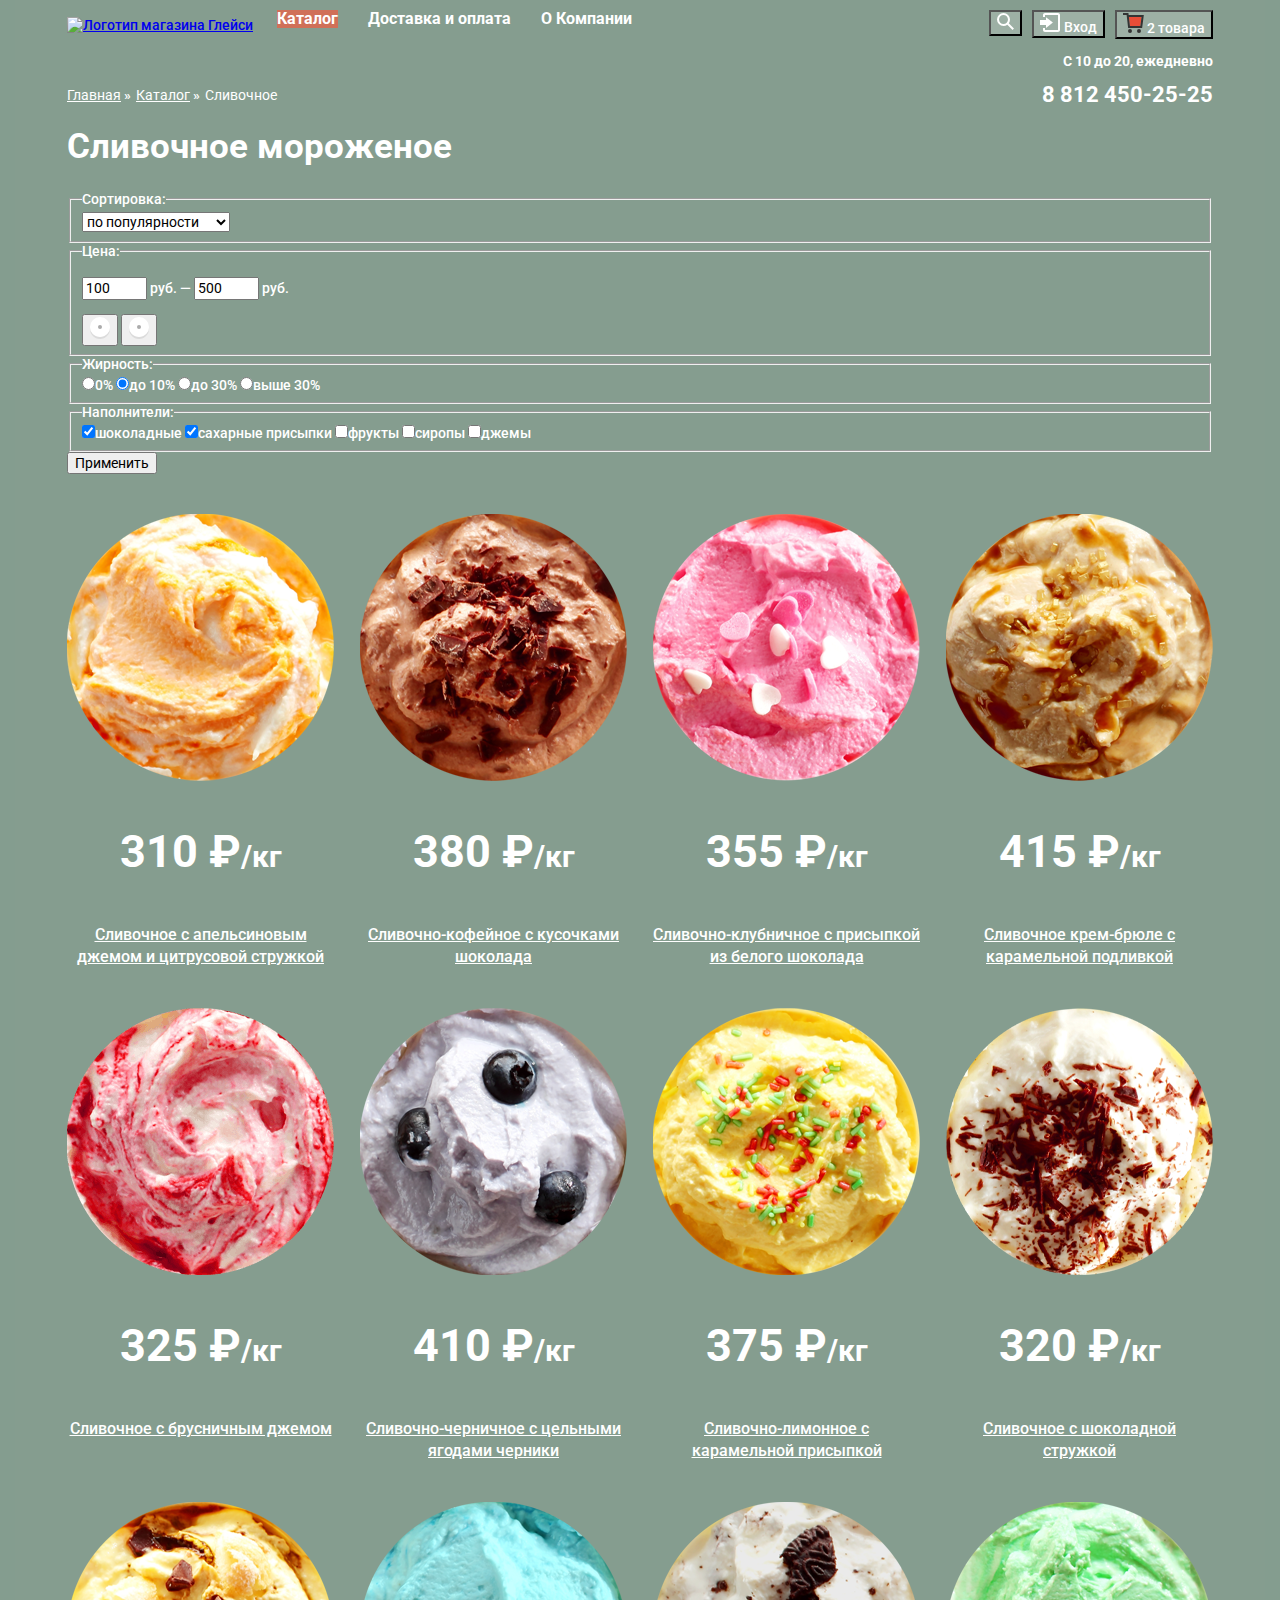
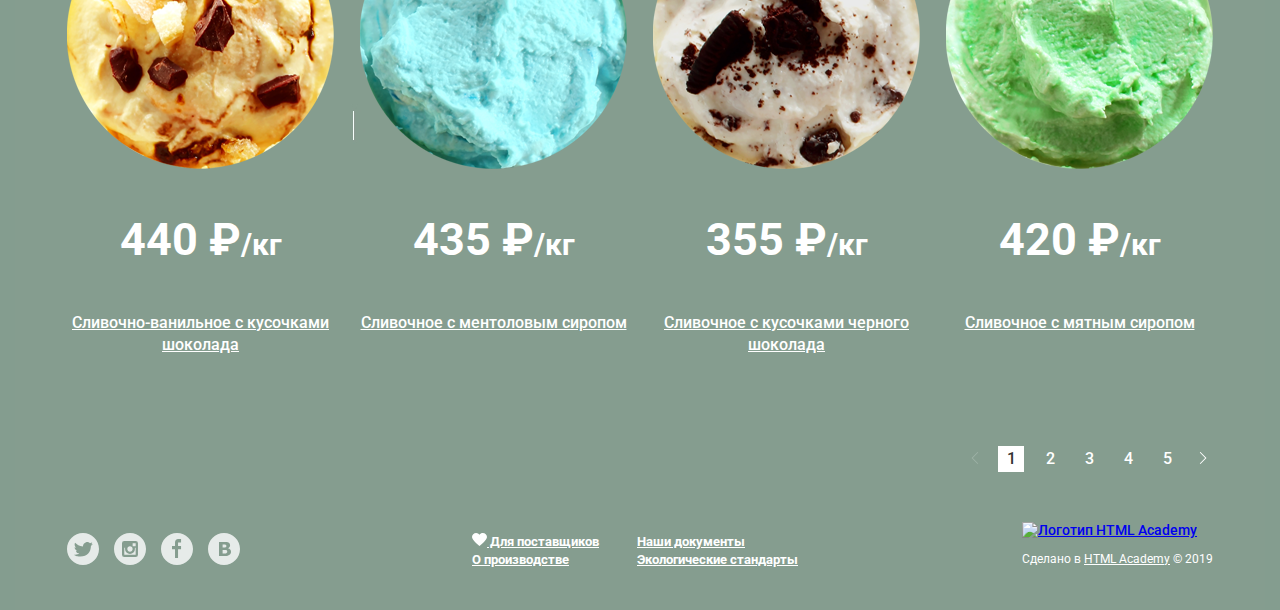
==== catalog.html @ b3fa27ea "правки" ====
<!DOCTYPE html>
<html lang="ru">
<head>
	<meta charset="utf-8">
	<link href="https://fonts.googleapis.com/css?family=Roboto:400,500,700&display=swap&subset=cyrillic" rel="stylesheet">
	<link rel="stylesheet" href="css/normalize.css" rel="stylesheet">
	<link rel="stylesheet" href="css/style.css" rel="stylesheet">
	<title>GllacyShop|catalog</title>
</head>
<body>
	<header class="main-header">
		<div class="header-wrapper content-container">
			<div class="navigation-wrapper">
				<a class="header-logo" href="index.html"><img src="img/svg/logo.svg" width="154" height="64" alt="Логотип магазина Глейси"></a>
				<nav class="main-navigation">
					<ul class="main-menu">
						<li class="main-menu-item">
							<a class="current" href="catalog.html">Каталог</a>
							<ul class="sub-menu">
								<li><a class="" href="#"><b>Новинки</b></a></li>
								<li><a class="current" href="catalog.html">Сливочное</a></li>
								<li><a class="" href="#">Щербеты</a></li>
								<li><a class="" href="#">Фруктовый лед</a></li>
								<li><a class="" href="#">Мелорин</a></li>
							</ul>
						</li>
						<li class="main-menu-item">
							<a class="" href="#">Доставка и оплата</a>
						</li>
						<li class="main-menu-item">
							<a class="" href="#">О Компании</a>
						</li>
					</ul>
					<section class="user-navigation">
						<div class="user-navigation-item">
							<button class="user-button button-search" type="button" aria-label="Поиск">
								<svg width="17" height="17">
									<path d="M16.958 15.527L11.75 10.32A6.455 6.455 0 0 0 13 6.5 6.5 6.5 0 1 0 6.5 13a6.465 6.465 0 0 0 3.839-1.263l5.205 5.204 1.414-1.414zM6.5 11C4.019 11 2 8.981 2 6.5S4.019 2 6.5 2 11 4.019 11 6.5 8.981 11 6.5 11z"/>
								</svg>
							</button>
							<!-- Ховер Поиск-->
							<form class="search-form" action="gllacyshop.ru" type="post" name="search-form">
								<fieldset class="form-fieldset">
									<legend class="visually-hidden">Форма поиска</legend>
									<input class="form-input" type="search" name="search" placeholder="Крем-брюле">
								</fieldset>
							</form>
						</div>
						<div class="user-navigation-item">
							<button class="user-button button-login" type="button">
								<svg width="21" height="19"><g><path d="M6 14.875L12.917 9.5 6 4.125v2.917H-.042v4.917H6z"/><path d="M18 0H5C3.9 0 3 .9 3 2v2h2V2h13v15H5v-2H3v2c0 1.1.9 2 2 2h13c1.1 0 2-.9 2-2V2c0-1.1-.9-2-2-2z"/></g></svg>
								Вход
							</button>
							<!-- Ховер Вход в личный кабинет-->
							<form class="account-form" action="gllacyshop.ru" type="post" name="account-form">
								<fieldset class="form-fieldset">
									<legend class="visually-hidden">Личный кабинет</legend>	
									<label for="user-login-lk" class="visually-hidden">Логин</label>
									<input class="form-input" type="email" name="user-login" id="user-login-lk" placeholder="email@example.com">
									<label for="user-password" class="visually-hidden">Пароль</label>
									<input class="form-input" type="password" name="password" id="user-password" placeholder="••••••••">
									<button class="button login-submit" type="submit" value="login">Войти</button>
									<a href="#" class="form-link">Забыли пароль?</a>
									<a href="#" class="form-link">Новая регистрация</a>
								</fieldset>
							</form>
						</div>
						<div class="user-navigation-item">
							<button class="user-button button-cart" type="button">
								<svg width="21" height="20"><path fill="#E84D37" d="M5.888 4.031L6.922 13h10.45l1.176-8.969z"/><circle fill="#343434" cx="6.984" cy="18" r="2"/><circle fill="#343434" cx="15.984" cy="18" r="2"/><path fill="#343434" d="M5.657 2.031L5.422 0H0v2h3.64l1.5 13h13.988l1.699-12.969H5.657zM17.372 13H6.922L5.888 4.031h12.66L17.372 13z"/></svg>
								2 товара
							</button>
							<!-- Ховер Корзина-->
							<form class="cart-form form-fieldset" action="gllacyshop.ru" type="post" name="cart-form">
								<table>
									<caption class="visually-hidden">Ваша корзина</caption>
									<tr>
										<th class="visually-hidden">кнопка закрыть</th>
										<th class="visually-hidden">фото товра</th>
										<th class="visually-hidden">Название товра</th>
										<th class="visually-hidden">Вес и цена товара</th>
										<th class="visually-hidden">Стоимость товара</th>
									</tr>
									<tr>
										<td>
											<button class="delete-item" type="button" value="delet-item" aria-label="удалить товар"></button>
										</td>
										<td>
											<img src="img/ice-cream-orange.png" width="33" height="33" alt="Фото мороженного">
										</td>
										<!--Через JS в инпут будем вставлять значение кода товара из базы данных и этот же код будет служить уникальным ID для связки лейбла вставляемый так же с помощью замены ID у элемента через JS. Итак же с остальными полями значения и ID через JS-->
										<td>
											<input class="cart-text" type="hidden" id="cart-item-000001" value="000001">
											<label class="cart-text" for="cart-item-000001" name="cart-item-name">Пломбир с апельсиновым джемом</label>
										</td>
										<td>
											<input class="cart-text" type="number" id="cart-item-w-1" value="1.5" readonly>
											<label class="cart-text" for="cart-item-w-1">кг</label>
											<span class="cart-text">x</span>
											<input class="cart-text cart-price" type="number" id="cart-item-p-1" value="200" readonly>
											<label class="cart-text" for="cart-item-p-1">руб.</label>
										</td>
										<td>
											<input class="cart-text" type="number" id="cart-item-c-1" value="300" readonly>
											<label class="cart-text" for="cart-item-c-1">руб.</label>
										</td>
									</tr>
									<tr>
										<td>
											<button class="button delete-item" type="button" value="delet-item" aria-label="удалить товар"></button>
										</td>
										<td>
											<img src="img/ice-cream-strawberry.png" width="33" height="33" alt="Фото мороженного">
										</td>
										<!--Через JS в инпут будем вставлять значение кода товара из базы данных и этот же код будет служить уникальным ID для связки лейбла вставляемый так же с помощью замены ID у элемента через JS. Итак же с остальными полями значения и ID через JS-->
										<td>
											<input class="cart-text" type="hidden" id="cart-item-000002" value="000002">
											<label class="cart-text" for="cart-item-000002" name="cart-item-name">Клубничный пломбир с присыпкой из белого шоколада</label>
										</td>
										<td>
											<input class="cart-text" type="number" id="cart-item-w-1" value="1.5" readonly>
											<label class="cart-text" for="cart-item-w-1">кг</label>
											<span class="cart-text">x</span>
											<input class="cart-text cart-price" type="number" id="cart-item-p-2" value="300" readonly>
											<label class="cart-text" for="cart-item-p-2">руб.</label>
										</td>
										<td>
											<input class="cart-text" type="number" id="cart-item-p-2" value="450" readonly>
											<label class="cart-text" for="cart-item-p-2">руб.</label>
										</td>
									</tr>
								</table>
								
								<p>Итого:750 руб.</p>
								<button class="button" type="submit">Оформить заказ</button>
							</form>
						</div>
					</section>
				</nav>
			</div>
			<section class="schedule">
				<h2 class="visually-hidden">Режим работы и телефон магазина</h2>
				<p>С 10 до 20, ежедневно</p>
				<a href="tel:+78124502525" class="default-link">8 812 450-25-25</a>
			</section>
		</div>
	</header>
	<main>
		<div class="content-container">			
			<ul class="breadcrumb-menu">
				<li>
					<a href="index.html" class="default-link">Главная</a>
				</li>
				<li>
					<a href="#" class="default-link">Каталог</a>
				</li>
				<li>
					<a>Сливочное</a>
				</li>
			</ul>			
			<section class="catalog">
				<h1>Сливочное мороженое</h1>			
				<form class="filters" action="gllacyshop.ru" type="get" name="filters">
					<h2 class="visually-hidden">Фильтр мороженного</h2>
					<fieldset class="filter-sort">
						<legend>Сортировка:</legend>
						<select class="sort" name="sort">
							<option value="popularity">по популярности</option>
							<option value="price-up">сначала недорогие</option>
							<option value="price-down">сначала дорогие</option>
							<option value="fatness">по жирности</option>
						</select>
					</fieldset>
					<fieldset class="filter-cost">
						<legend>Цена:</legend>
						<p>
							<input type="number" id="min-cost" min="50" max="645" step="5" value="100">
							<label for="min-cost">руб.</label>
							&mdash;
							<input type="number" id="max-cost" min="55" max="650" step="5" value="500">
							<label for="max-cost">руб.</label>
						</p>
						<div class="range">
							<div class="range-line"></div>
							<div class="range-line-strong"></div>
							<button class="range-button" type="button">
								<svg width="20" height="23"><path opacity=".3" fill="#ABABAB" d="M10 20C4.477 20 0 15.522 0 10v2c0 5.522 4.477 10 10 10 5.522 0 10-4.478 10-10v-2c0 5.522-4.478 10-10 10z"/><circle fill="#FFF" cx="10" cy="10" r="10"/><circle fill="#ABABAB" cx="10" cy="10" r="2"/></svg>
							</button>
							<button class="range-button" type="button">
								<svg width="20" height="23"><path opacity=".3" fill="#ABABAB" d="M10 20C4.477 20 0 15.522 0 10v2c0 5.522 4.477 10 10 10 5.522 0 10-4.478 10-10v-2c0 5.522-4.478 10-10 10z"/><circle fill="#FFF" cx="10" cy="10" r="10"/><circle fill="#ABABAB" cx="10" cy="10" r="2"/></svg>
							</button>
						</div>
					</fieldset>
					<fieldset class="filter-fatness">
						<legend>Жирность:</legend>					
						<label ><input type="radio" name="fatness" value="0%">0%</label>
						<label ><input type="radio" name="fatness" value="to 10%" checked>до 10%</label>
						<label ><input type="radio" name="fatness" value="to 30%">до 30%</label>
						<label ><input type="radio" name="fatness" value="above 30%">выше 30%</label>
					</fieldset>
					<fieldset class="filter-filler">
						<legend>Наполнители:</legend>					
						<label><input type="checkbox" name="filler" value="chocolate" checked>шоколадные</label>
						<label><input type="checkbox" name="filler" value="sugar powder" checked>сахарные присыпки</label>
						<label><input type="checkbox" name="filler" value="fruit">фрукты</label>
						<label><input type="checkbox" name="filler" value="syrup">сиропы</label>
						<label><input type="checkbox" name="filler" value="jam">джемы</label>
					</fieldset>
					<button class="filter-button" type="submit" value="use-filters">Применить</button>
				</form>			
				<section class="products column">
					<h2 class="visually-hidden">Каталог мороженного</h2>
					<article class="products-item">
						<img src="img/ice-cream-orange.png" width="267" height="267" alt="Фото мороженного">
						<p>310 ₽<span>/кг</span></p>
						<a href="#" class="default-link">Сливочное с апельсиновым джемом и цитрусовой стружкой</a>
						<a class="button products-button" href="#">Быстрый просмотр</a>
					</article>
					<article class="products-item">
						<img src="img/ice-cream-choco.png" width="267" height="267" alt="Фото мороженного">
						<p>380 ₽<span>/кг</span></p>
						<a href="#" class="default-link">Сливочно-кофейное с кусочками шоколада</a>
						<a class="button products-button" href="#">Быстрый просмотр</a>
					</article>
					<article class="products-item">
						<img src="img/ice-cream-strawberry.png" width="267" height="267" alt="Фото мороженного">
						<p>355 ₽<span>/кг</span></p>
						<a href="#" class="default-link">Сливочно-клубничное с присыпкой из белого шоколада</a>
						<a class="button products-button" href="#">Быстрый просмотр</a>
					</article>
					<article class="products-item">
						<img src="img/ice-cream-caramel.png" width="267" height="267" alt="Фото мороженного">
						<p>415 ₽<span>/кг</span></p>
						<a href="#" class="default-link">Сливочное крем-брюле с карамельной подливкой</a>
						<a class="button products-button" href="#">Быстрый просмотр</a>
					</article>
					<article class="products-item">
						<img src="img/ice-cream-cowberry.png" width="267" height="267" alt="Фото мороженного">
						<p>325 ₽<span>/кг</span></p>
						<a href="#" class="default-link">Сливочное с брусничным джемом</a>
						<a class="button products-button" href="#">Быстрый просмотр</a>
					</article>
					<article class="products-item">
						<img src="img/ice-cream-blueberry.png" width="267" height="267" alt="Фото мороженного">
						<p>410 ₽<span>/кг</span></p>
						<a href="#" class="default-link">Сливочно-черничное с цельными ягодами черники</a>
						<a class="button products-button" href="#">Быстрый просмотр</a>
					</article>
					<article class="products-item">
						<img src="img/ice-cream-lemon.png" width="267" height="267" alt="Фото мороженного">
						<p>375 ₽<span>/кг</span></p>
						<a href="#" class="default-link">Сливочно-лимонное с карамельной присыпкой</a>
						<a class="button products-button" href="#">Быстрый просмотр</a>
					</article>
					<article class="products-item">
						<img src="img/ice-cream-choco-chip.png" width="267" height="267" alt="Фото мороженного">
						<p>320 ₽<span>/кг</span></p>
						<a href="#" class="default-link">Сливочное с шоколадной стружкой</a>
						<a class="button products-button" href="#">Быстрый просмотр</a>
					</article>
					<article class="products-item">
						<img src="img/ice-cream-vanilla.png" width="267" height="267" alt="Фото мороженного">
						<p>440 ₽<span>/кг</span></p>
						<a href="#" class="default-link">Сливочно-ванильное с кусочками шоколада</a>
						<a class="button products-button" href="#">Быстрый просмотр</a>
					</article>
					<article class="products-item">
						<img src="img/ice-cream-menthol.png" width="267" height="267" alt="Фото мороженного">
						<p>435 ₽<span>/кг</span></p>
						<a href="#" class="default-link">Сливочноe с ментоловым сиропом</a>
						<a class="button products-button" href="#">Быстрый просмотр</a>
					</article>
					<article class="products-item">
						<img src="img/ice-cream-choco-black.png" width="267" height="267" alt="Фото мороженного">
						<p>355 ₽<span>/кг</span></p>
						<a href="#" class="default-link">Сливочное с кусочками черного шоколада</a>
						<a class="button products-button" href="#">Быстрый просмотр</a>
					</article>
					<article class="products-item">
						<img src="img/ice-cream-mint.png" width="267" height="267" alt="Фото мороженного">
						<p>420 ₽<span>/кг</span></p>
						<a href="#" class="default-link">Сливочное с мятным сиропом</a>
						<a class="button products-button" href="#">Быстрый просмотр</a>
					</article>
				</section>
			</section>
			<section class="catalog-navigation">
				<h2 class="visually-hidden">Перемещение по страницам каталога</h2>
				<button class="disabled button-navigation" aria-label="предыдущая страница" type="button">
					<!-- где то прочел что Safari 11 не понимает трансформ так что не факт что так можно			 -->
					<svg width="8" height="12" transform="rotate(180)"><path d="M7.237 5.642L1.73.132c-.2-.197-.52-.197-.717 0s-.198.52 0 .717L6.163 6l-5.15 5.15c-.2.198-.2.52 0 .717.098.1.228.148.357.148.13 0 .26-.05.358-.148l5.51-5.51c.198-.197.198-.517 0-.715z"/></svg>
				</button>
				<ul class="catalog-pages">
					<li class="catalog-pages-item"><a  class="active" href="#">1</a></li>
					<li class="catalog-pages-item"><a href="#">2</a></li>
					<li class="catalog-pages-item"><a href="#">3</a></li>
					<li class="catalog-pages-item"><a href="#">4</a></li>
					<li class="catalog-pages-item"><a href="#">5</a></li>
				</ul>
				<button class="button-navigation" aria-label="следующая страница" type="button">
					<svg width="8" height="12"><path d="M7.237 5.642L1.73.132c-.2-.197-.52-.197-.717 0s-.198.52 0 .717L6.163 6l-5.15 5.15c-.2.198-.2.52 0 .717.098.1.228.148.357.148.13 0 .26-.05.358-.148l5.51-5.51c.198-.197.198-.517 0-.715z"/></svg>
				</button>
			</section>
		</div>
	</main>
	<footer class="main-footer">
		<div class="footer-content content-container">
			<ul class="social-network">
				<li>
					<a href="#" aria-label="Ссылка на twitter магазина Gllacy">
						<svg width="32" height="32"><path d="M16 0C7.164 0 0 7.164 0 16c0 8.837 7.164 16 16 16 8.837 0 16-7.163 16-16 0-8.836-7.163-16-16-16zm7.944 12.809c-.251 6.516-3.463 10.832-10.992 10.702h-.486c-.447 0-4.543-.443-5.344-1.823 2.479.19 4.247-.406 5.12-1.136-1.048-.289-2.923-.461-3.251-2.848.384.104.618.221 1.299.113-1.307-.824-2.758-1.519-2.679-3.643.311.317 1.164.518 1.46.457-.768-.233-2.149-3.244-.974-4.781 1.984 1.79 4.075 3.482 7.804 3.643.227-2.214 1.24-3.699 3.168-4.325 1.84-.479 3.255.26 3.901 1.138.737-.224 1.453-.466 2.193-.685-.004.833-.569 1.463-.935 1.709.747.165 1.423-.475 1.423-.475-.184.963-1.094 1.725-1.707 1.954z"/></svg>
					</a>
				</li>
				<li>
					<a href="#" aria-label="Ссылка на instagram магазина Gllacy">
						<svg width="32" height="32"><g><path d="M20.916 16a4.938 4.938 0 1 1-9.877 0c0-.394.051-.773.138-1.14h-.897v6.838h11.396V14.86h-.897c.086.367.137.746.137 1.14z"/><path d="M15.978 18.659c1.466 0 2.659-1.193 2.659-2.659s-1.193-2.659-2.659-2.659c-1.466 0-2.659 1.193-2.659 2.659s1.192 2.659 2.659 2.659zM18.637 10.302h3.039v3.039h-3.039z"/><path d="M16 0C7.164 0 0 7.164 0 16c0 8.837 7.164 16 16 16 8.837 0 16-7.163 16-16 0-8.836-7.163-16-16-16zm7.955 21.698a2.285 2.285 0 0 1-2.279 2.279H10.279A2.285 2.285 0 0 1 8 21.698V10.302a2.286 2.286 0 0 1 2.279-2.279h11.396a2.286 2.286 0 0 1 2.279 2.279v11.396z"/></g></svg>
					</a>
				</li>
				<li>
					<a href="#" aria-label="Ссылка на facebook магазина Gllacy">
						<svg width="32" height="32"><path d="M16 0C7.164 0 0 7.163 0 16s7.164 16 16 16c8.837 0 16-7.164 16-16S24.837 0 16 0zm4.062 9.455h-3.021v3.444h3.021v3.445h-3.021v8.61H14.02v-8.61H11v-3.445h3.021V9.455c0-1.902 1.353-3.445 3.021-3.445h3.021v3.445z"/></svg>
					</a>
				</li>
				<li>
					<a href="#" aria-label="Ссылка на VK магазина Gllacy">
						<svg width="32" height="32"><g><path d="M16.637 14.495c.402-.019.719-.082.951-.188.326-.145.54-.33.641-.559.101-.229.15-.496.15-.797 0-.232-.058-.465-.174-.697-.116-.232-.322-.405-.617-.517-.264-.1-.592-.155-.984-.165a76.242 76.242 0 0 0-1.652-.014h-.339v2.965h.565c.571 0 1.057-.009 1.459-.028zM18.118 17.084c-.282-.081-.672-.125-1.166-.132a127.97 127.97 0 0 0-1.55-.009h-.79v3.493h.264c1.014 0 1.74-.003 2.18-.009a3.2 3.2 0 0 0 1.212-.245c.377-.157.633-.364.774-.625s.214-.562.214-.9c0-.446-.088-.788-.261-1.03-.17-.241-.464-.423-.877-.543z"/><path d="M16 0C7.164 0 0 7.164 0 16c0 8.837 7.164 16 16 16 8.837 0 16-7.163 16-16 0-8.836-7.163-16-16-16zm6.602 20.531a3.73 3.73 0 0 1-1.124 1.327c-.552.415-1.161.71-1.823.886s-1.501.264-2.519.264h-6.121V8.987h5.443c1.13 0 1.957.038 2.48.113a5.126 5.126 0 0 1 1.561.5c.533.27.929.632 1.189 1.087.26.455.392.975.392 1.558 0 .678-.179 1.278-.536 1.795-.358.518-.863.92-1.517 1.208v.075c.917.182 1.642.559 2.179 1.13.537.571.807 1.325.807 2.261 0 .678-.138 1.283-.411 1.817z"/></g></svg>
					</a>
				</li>
			</ul>		
			<ul class="footer-menu">
				<li>
					<a href="#" class="default-link">
						<svg width="15" height="13"><path d="M10.799 0c-1.35 0-2.551.65-3.3 1.661A4.097 4.097 0 0 0 4.199 0C1.875 0 0 1.806 0 4.044 0 7.223 7.499 13 7.499 13s7.499-5.777 7.499-8.956C14.998 1.806 13.123 0 10.799 0z"/></svg>
						Для поставщиков
					</a>
				</li>
				<li>
					<a href="#" class="default-link">Наши документы</a>
				</li>
				<li>
					<a href="#" class="default-link">О производстве</a>
				</li>
				<li>
					<a href="#" class="default-link">Экологические стандарты</a>
				</li>
			</ul>		
			<div class="copyright">
				<a href="https://htmlacademy.ru/intensive/htmlcss" aria-label="Ссылка на интенсивный курс HTML Academy"><img src="img/svg/logo-htmlacademy.svg" alt="Логотип HTML Academy" width="108" height="39"></a>
				<p>Сделано в <u>HTML Academy</u> © 2019</p>
			</div>
		</div>
	</footer>
</body>
</html>
---- css/style.css ----
body {
  min-width: 1200px;
  margin: 0;
  padding: 0;

  font-family: "Roboto", Arial, sans-serif;
  font-size: 14px;
  font-weight: 500;
  line-height: 16px;
  color: #ffffff;

  background-color: #849d8f;
  background-image: url("../img/background-jam.jpg");
  background-position: top center;
  background-repeat: no-repeat;
}

/*этот класс унас на всем что выглядит как красная кнопка*/
.button{
  font-size: 18px;
  font-weight: 700;
  line-height: 24px;
  color: #fefefe;

  text-decoration: none;

  background-image: linear-gradient(to top, #e74a35 0%, #f26843 100%);
  border: none;

  cursor: pointer;
}

.button:hover,
.button:focus{
  background-color: #fff;
  background-image: linear-gradient(to top, rgba(231, 74, 53, 0.8) 0%, rgba(242, 104, 67, 0.8) 100%);

}

.button:active{
  background-color: #fff;
  background-image: linear-gradient(to top, rgba(231, 74, 53, 0.93) 0%, rgba(242, 104, 67, 0.93) 100%);
}

/*hover и focuse всех ссылок по умолчанию*/
.default-link:hover,
.default-link:focus,
.default-link:active{
  color: #ffbc9e;

  fill: #ffbc9e;

  outline: none;
}

/*класс скрывающий эллементы*/
.visually-hidden {
  position: absolute;
  clip: rect(0 0 0 0);
  width: 1px;
  height: 1px;
  margin: -1px;
}

.content-container{
  width: 1146px;
  margin: 0 auto;
  padding: 0 27px;
}

.column{
  display: flex;
  justify-content: space-between;
}

      /*HEADER*/
/*основная навигация*/
/*current будет вешаться на элемент JSом видимо
нужен для подсветки ссылки на 
ту страницу на котрой мы находимся*/
.current {
  background-color: #d07058;
}

.main-header{
  margin-top: 10px;
}

.header-wrapper{
  display: flex;
  flex-direction: column;
}

.navigation-wrapper{
  display: flex;
  align-items: center;
}

.header-logo{
  margin-right: 24px;
}

.main-navigation{
  display: flex;
  flex-grow: 1;
  justify-content: space-between;
}

.main-navigation ul{
  margin: 0;
  padding: 0;

  list-style: none;
}

.main-menu{
  display: flex;
}

.main-menu-item{
  margin-right: 30px;
}
/*display: block поставил что бы весь ли стал ссылкой
и было видно работают ховеры с фокусом или нет*/
.main-menu a{
  display: block;

  font-size: 16px;
  font-weight: 700;
  line-height: 18px;
  color: #ffffff;

  text-decoration: none;
}

.main-menu a:hover,
.main-menu a:focus{
  color: #323232;

  background-color: #f7f6f3;

  outline: none;
}

.main-menu a:active{
  color: #323232;

  background-color: #ededed;
}

.sub-menu{
  display: none;

  background-color: #f8f7f4;
}

.sub-menu a{
  font-size: 14px;
  font-weight: 400;
  line-height: 16px;
  color: #323232;
}

.sub-menu a:hover,
.sub-menu a:focus{
  background-color: #fbded7;

  outline: none;
}

.sub-menu a:active{
  background-color: #f6b5a5;
}

/*user-navigation*/
.user-navigation{
  display: flex;  
  justify-content: flex-end;
}

.user-navigation-item{
  margin-left: 10px;
}

/*у всех кнопок в секции с классом user-navigation один шрифт,
цвет шрифта, одинаковый бекгранунд ховер и т.д.*/
.user-button{
  font-size: 14px;
  font-weight: 500;
  line-height: 16px;
  color: #ffffff;

  background-color: rgba(255, 255, 255, 0.2);
  fill: #ffffff; 
}

.user-button:hover,
.user-button:hover{
  color: #323232;

  background-color: #f8f7f4;
  fill: #323232;
}

.user-button:active{
  color: #323232;

  background-color: #ededed;
}
.search-form{
  display: none;
}
.account-form{
  display: none;
}

/*корзина*/
.cart-form{
  display: none;
}
.delete-item{
  background-color: transparent;
  background-image: url("../img/svg/cross-small.svg");
  background-position: center;
  background-repeat: no-repeat;
  background-size: 11px 11px;
  border: none;

  cursor: pointer;
}
.cart-text{
  font-size: 13px;
  font-weight: 400;
  line-height: 16px;
  color: #323232;

  background-color: transparent;
  border:none;

  -ms-appearance: none;
  -webkit-appearance: none;
  appearance: none;
  -moz-appearance:textfield;   
}

.cart-price{
  color: #999999;
}

.cart-form p{
  font-size: 15px;
  font-weight: 700;
  line-height: 18px;
  color: #323232;
}

.schedule{  
  margin-bottom: -20px;

  text-align: end;
}
.schedule p{
  font-size: 14px;
  font-weight: 700;
  line-height: 16px;
}

.schedule a{
  font-size: 22px;
  font-weight: 700;
  line-height: 24px;
  color: #ffffff;

  text-decoration: none;
}

/*form input textarea*/
.form-fieldset{
  background-color: #f8f7f4;
  border: none;
}

.form-input{
  font-size: 14px;
  font-weight: 400;
  line-height: 24px;
  color: #999999;

  background-color: #ffffff;
  border: 1px solid #d3d3d2;
}

.form-input:hover{
  border: 2px solid rgba(154, 154, 154, 0.52);
}

.form-input:focus{
  border: 2px solid rgba(46, 136, 228, 0.52);
}

/*ссылки на форме входа в личный кабинет*/ 
.form-link{
  font-size: 13px;
  font-weight: 400;
  line-height: 24px;
  color: #323232;
}
      /*КОНЕЦ HEADER*/
      
      /*MAIN*/
/*блок slider*/
.slider{
  margin-top: -125px;
}
.slider-item{
  text-align: center;
}

.slider-item p{
  font-size: 60px;
  font-weight: 700;
  line-height: 60px;
}
.slider-item a{
  font-size: 32px;
  font-weight: 700;
  line-height: 44px;

  text-decoration: none;
}

/*блок акция*/
.promotion{
  display: flex;
  flex-direction: column;

  width: 520px;
  padding: 25px 20px;
}

.promotion .button{
  display: block;
  align-self: flex-end;

  width: 165px;
  height: 45px;
  margin-top: 25px;

  text-align: center;
  line-height: 45px;

  text-decoration: none;
}


.promotion h3{
  margin: 0;
  margin-bottom: 25px;

  font-size: 35px;
  font-weight: 700;
  line-height: 41px;
}

.promotion p{
  margin: 0;

  font-size: 18px;
  font-weight: 700;
  line-height: 22px;
}

.raspberry{
  background-color: #9d0532;
  background-image: url("../img/background-raspberry.jpg");
  background-position: center;
  background-repeat: no-repeat;
}

.choco{
  background-color: #412211;
  background-image: url("../img/background-choco.jpg");
  background-position: center;
  background-repeat: no-repeat;
}

/*блок хит*/

/*блок преимущества*/
.advantages{  
  margin-top: 40px;
  margin-bottom: 40px;
  padding: 20px;

  color: #323232;

  background-color: #ebdcbc;
  background-image: url("../img/background-waffle.jpg");
  background-size: cover;
  background-position: center;
  background-repeat: no-repeat;
}

.advantages p{
  margin: 0;
  margin-bottom: 15px;

  font-size: 24px;
  font-weight: 500;
  line-height: 30px;
}

.advantages-list{
  display: flex;
  justify-content: space-between;
  flex-wrap: wrap;

  margin: 0;
  padding: 0;

  list-style: none;
}
.advantages-item{
  width: 540px;
}

.advantages-item p{
  margin-left: 60px;
  padding-top: 10px;

  font-size: 16px;
  font-weight: 400;
  line-height: 22px;
}

.ice-cream{
  background-image: url("../img/svg/ice-cream.svg");
  background-position: left top;
  background-repeat: no-repeat;
  -webkit-background-size: 49px 49px;
  background-size: 49px 49px;
}

.eco{
  background-image: url("../img/svg/eco.svg");
  background-position: left top;
  background-repeat: no-repeat;
  -webkit-background-size: 49px 49px;
  background-size: 49px 49px;
}

.cow{
  background-image: url("../img/svg/cow.svg");
  background-position: left top;
  background-repeat: no-repeat;
  -webkit-background-size: 49px 49px;
  background-size: 49px 49px;
}

.thermometer{
  background-image: url("../img/svg/thermometer.svg");
  background-position: left top;
  background-repeat: no-repeat;
  -webkit-background-size: 49px 49px;
  background-size: 49px 49px;
}

/*блок новое в блоге+рассылка
(обединил потому что они составляют один блок)*/
.new-in-blog{
  width: 520px;
  padding: 25px 20px;
  padding-top: 30px;

  background-color: #ffffff;
  background-image: url("../img/background-strawberry.jpg");
  background-position: 20% 35%;
  background-repeat: no-repeat;
}

.new-in-blog h2{
  margin: 0;
  margin-bottom: 20px;

  font-size: 16px;
  font-weight: 500;
  line-height: 22px;
  color: #323232;
}
/*не придумаллучше способа ограничить длинну 
текста в ссылке кроме как сделать ее блочной
теперь по ней можно кликнуть дажетам где  текста
нет в последней строке. второй вариант засунуть 
h2 и a обернуть в див и его укоротить, но неуверен 
как лучше делать поэтому оставлю пока так*/
.new-in-blog a{
  display: block;
  width: 60%;

  font-size: 24px;
  font-weight: 700;
  line-height: 30px;
  color: #323232;
}
.new-in-blog a:hover,
.new-in-blog a:focus{
  color: #e84d37;
}
.subscribe{
  width: 520px;
  padding-left: 20px;
  padding-right: 20px;
  padding-top: 35px;
  padding-bottom: 35px;

  border: 5px solid #92cdff;
  border-image-source: url("../img/svg/background-post.svg");
  border-image-slice: 5;
  border-image-repeat: round;
  background-color: #f8f7f4;
  background-image: url("../img/background-postal.png");
  background-position: center;
  background-size: 100% auto;
  background-repeat: no-repeat;
}

.subscribe p{
  margin: 0;

  font-size: 16px;
  font-weight: 400;
  line-height: 22px;
  color: #5a5a5a;
}

.subscribe .form-input{
  height: 45px;
  margin-top: 45px;  
}

/*блок с картой*/
.map{
  display: flex;
  align-items: center;
  
  height: 430px;
  margin-top: 40px;

  background-image: 
    url("../img/svg/pin.svg"),
    url("../img/map.jpg");
  /*маркер выставлю когда размеры блока будут*/
  background-position: 
    center center,
    center center;
  background-repeat:
    no-repeat,
    no-repeat;
  -webkit-background-size:
    80px 140px, 
    auto auto;
  background-size:
    80px 140px, 
    auto auto;
}

.map .content-container{
  display: flex;
  justify-content: flex-end;
}

.address{
  background-color: #fefefe;
}

.address h2{
  font-size: 14px;
  font-weight: 400;
  line-height: 20px;
  color: #323232;
}

.address p{
  font-size: 18px;
  font-weight: 700;
  line-height: 24px;
  color: #323232;
}

.address span{
  font-weight: 400;
}

.addres-tel{
  font-size: 18px;
  font-weight: 700;
  line-height: 24px;
  color: #323232;

  text-decoration: none;
}

/*хлбные крошки*/
.breadcrumb-menu{
  max-width: 900px;
  display: flex;

  margin: 0;
  padding: 0;

  list-style: none;
}

.breadcrumb-menu li::after{
  content: "»";
  margin-right: 5px;
}

.breadcrumb-menu li:last-child::after{
  display: none;
}

.breadcrumb-menu a{
  font-size: 14px;
  font-weight: 400;
  line-height: 16px;
  color: #ffffff;
}

/*название текущего раздела каталога*/
.catalog h1{
  font-size: 35px;
  font-weight: 700;
  line-height: 41px;
}

/*фильтры каталога
я потом доделаю стилизацию всего это добра когда уже
сетки построим и так далее
.filters fieldset{
  border: none;
  background-color: rgba(255, 255, 255, 0.2);
}
.filters legend{
  font-size: 14px;
  font-weight: 500;
  line-height: 16px;
}

.sort{
  font-size: 16px;
  font-weight: 500;
  line-height: 18px;
  color: #ffffff;

  border: none;
  background-color: transparent;

  -ms-appearance: none;
  appearance: none!important;
  -moz-appearance: none;
  -webkit-appearance: none;
}

.sort::-ms-expand{
  display: none;
}

.filter-sort::after{
  content: "▼";
  font-size: 16px;
  line-height: 18px;
  color: #ffffff;
}

.sort option{
  font-size: 14px;
  font-weight: 400;
  line-height: 16px;
  color: #323232;
}

.filter-cost p{
  font-size: 14px;
  font-weight: 500;
  line-height: 16px;
  color: #ffffff;
}
.filter-cost input{
  font-size: 14px;
  font-weight: 500;
  line-height: 16px;
  color: #ffffff;

  border: none;
  background-color: transparent;

  -moz-appearance: textfield;
}

.filter-cost input::-webkit-outer-spin-button,
.filter-cost input::-webkit-inner-spin-button {
  -webkit-appearance: none;
  appearance: none;
  margin: 0;
}

.range-button{
  background-color: transparent;
  border: none;
}

.filter-fatness label{
  font-size: 16px;
  font-weight: 500;
  line-height: 18px;
}

.filter-fatness input{
  font-size: 20px;
}*/

/*блок с товарами*/
.products{
  flex-wrap: wrap;
}

.products-item{
  width: 267px;
  margin-top: 40px;

  text-align: center;
}

.products-item p{
  font-size: 45px;
  font-weight: 700;
  line-height: 45px;
}

.products-item span{
  font-size: 30px;
}

.products-item a{
  font-size: 16px;
  font-weight: 500;
  line-height: 22px;
  color: #ffffff;
}

.products-button{
  display: none;

  font-size: 18px;
}

.products-item:hover{
  background-color: rgba(248, 247, 244, 0.2);
}

.products-item:hover .products-button{
  display: block
}

.catalog-navigation{
  display: flex;
  align-items: center;
  justify-content: flex-end;

  margin-top: 90px;
  padding-bottom: 30px;    
}

/* класс через JS будет вешаться если 
мы находимся на первой или последней странице*/
.catalog-navigation .disabled{
  fill: #9db1a5;
}

.catalog-navigation ul{
  list-style: none;
}

.catalog-navigation a{
  font-size: 16px;
  font-weight: 500;
  line-height: 18px;
  color: #ffffff;

  text-decoration: none;
}

.catalog-navigation a:hover{
  background-color: #9db1a5;
}

.catalog-navigation a.active{
  color: #323232;
  background-color: #ffffff;
}

/*блок со страницами каталога*/
.button-navigation{
  background-color: transparent;
  border: none;
  fill: #ffffff;

  cursor: pointer;
}
.catalog-pages{
  display: flex;

  margin: 0;
  padding: 0;  
}

.catalog-pages-item{
  margin-right: 13px;
}

.catalog-pages-item:first-child{
  margin-left: 13px;
}

.catalog-pages-item a{
  display: block;  
  width: 26px;
  height: 26px;

  text-align: center;

  line-height: 26px;
}
      /*КОНЕЦ MAIN*/

      /*FOOTER*/
.main-footer ul{
  margin: 0;
  padding: 0;

  list-style: none;
}

.footer-content{
  display: flex;
  justify-content: space-between;

  padding-top: 20px;
  padding-bottom: 30px;  
}

/*соцсети*/
.social-network{
  display: flex;

  width: 185px;
}
.social-network li{
  margin-right: 15px;
  margin-top: auto;
  margin-bottom: auto;
}

.social-network a,
.social-network a:active{
  fill: #e6ebe9;
}

.social-network a:hover{
  fill: #ffffff;
}

.footer-menu{
  display: flex;
  flex-wrap: wrap;
  align-content: center;

  width: 330px;  
}

.footer-menu li{
  width: 50%;
}

.footer-menu a{
  font-size: 13px;
  font-weight: 700;
  line-height: 18px;
  color: #ffffff;

  fill: #ffffff;
}

.copyright p{
  font-size: 12px;
  font-weight: 400;
  line-height: 18px;
}
      /*КОНЕЦ FOOTER*/

      /*МОДАЛЬНОЕ ОКНО*/
.modal p{
  font-size: 24px;
  font-weight: 500;
  line-height: 28px;
  color: #323232;
}

.modal-close{
  background-color: transparent;
  border: none;
}

.modal-close:hover{
  cursor: pointer;
}
      /*КОНЕЦ МОДАЛЬНОЕ ОКНО*/
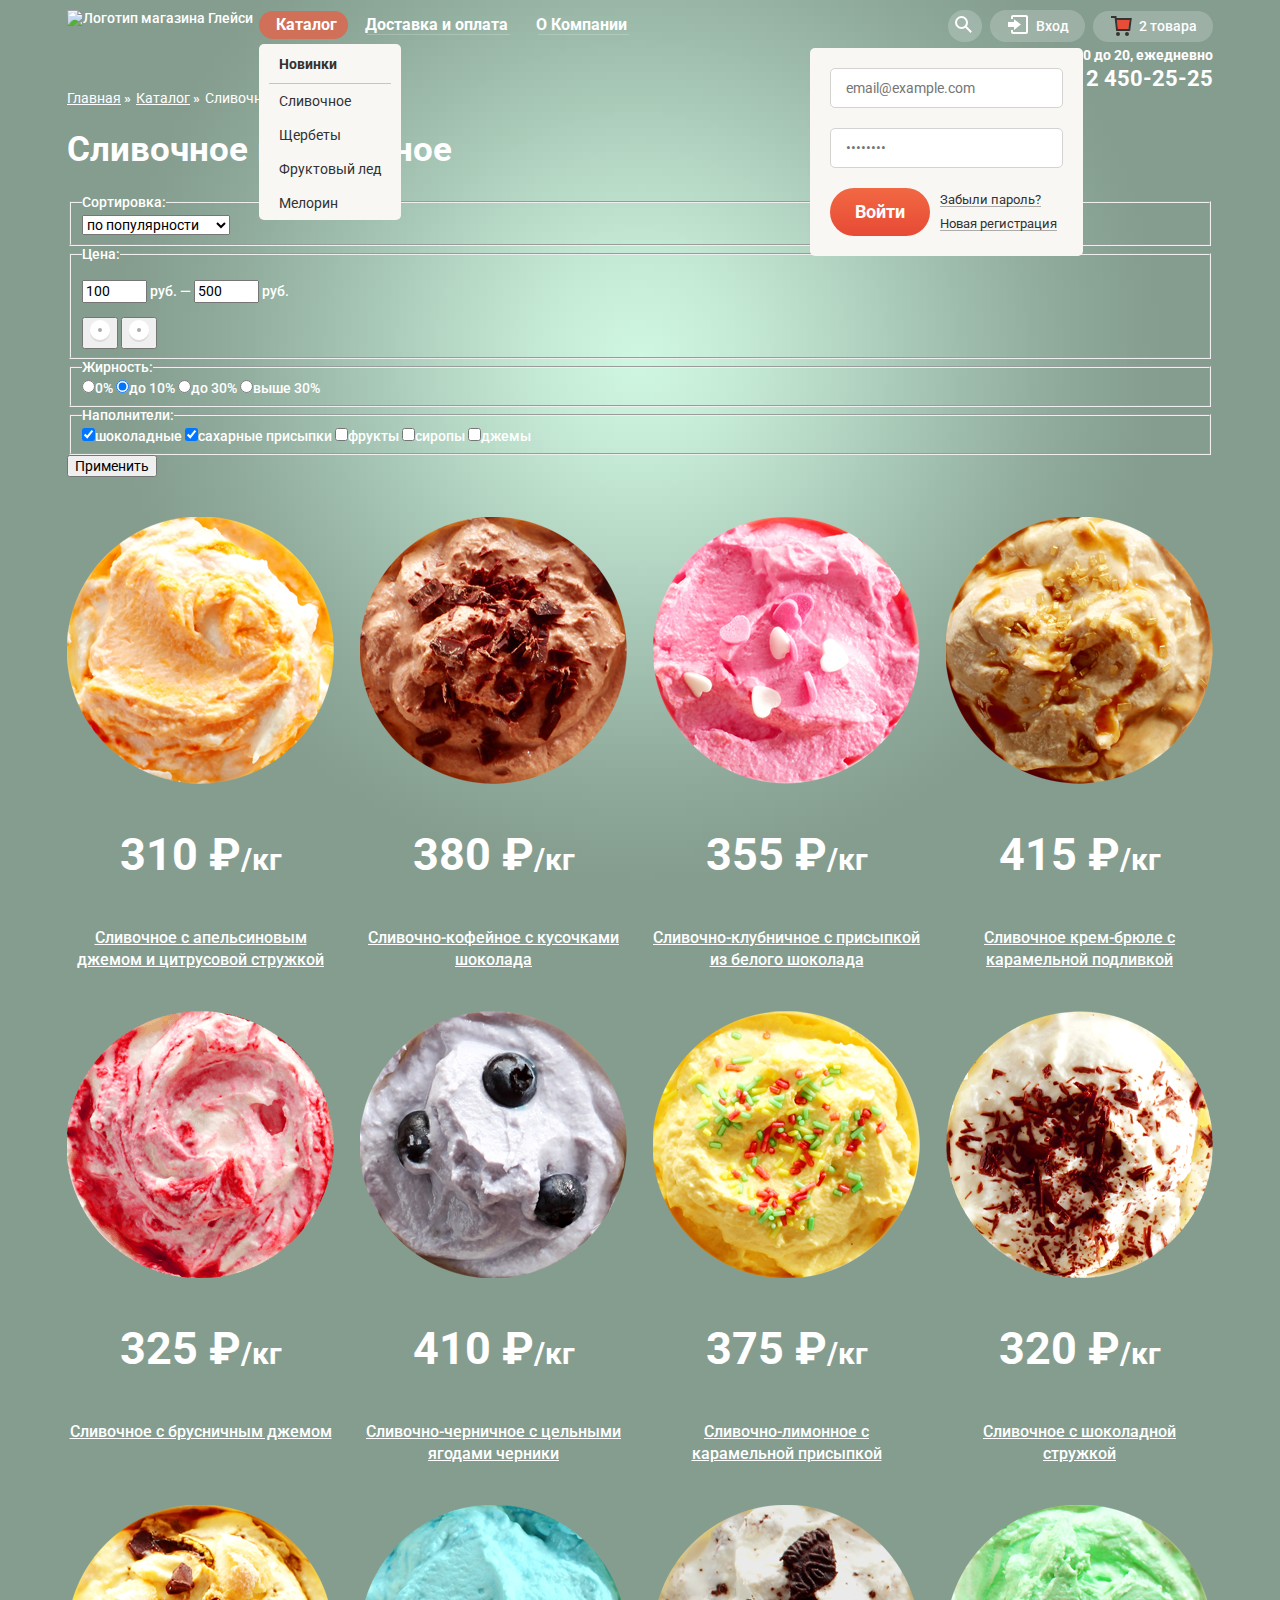
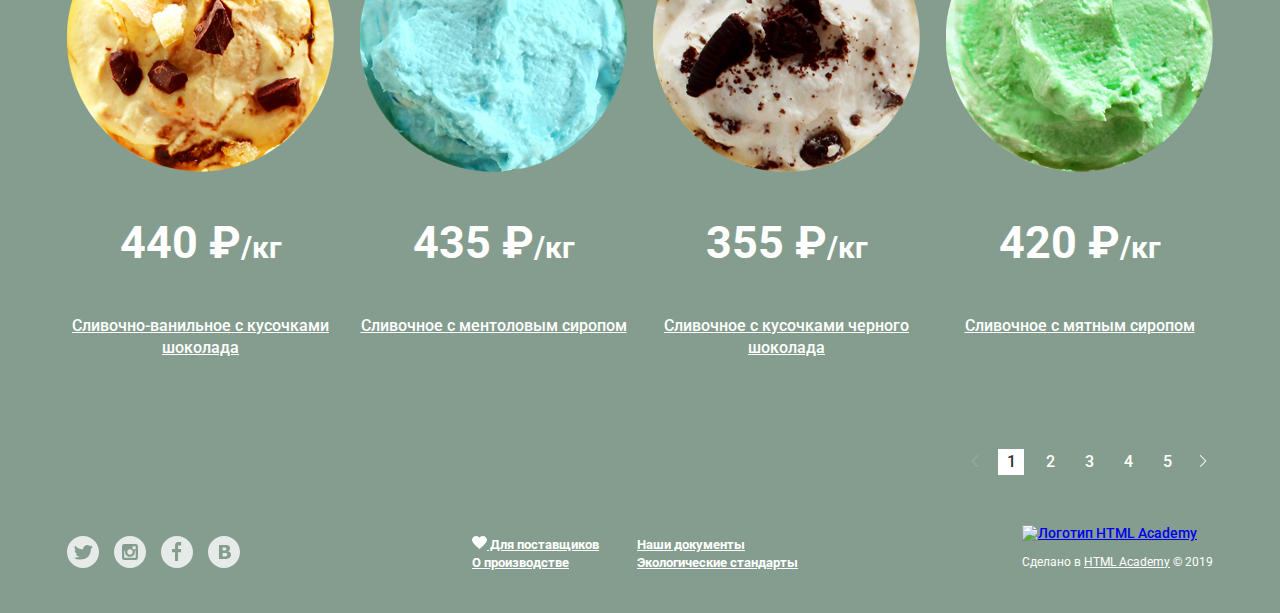
==== commit 85b6dd83: "стилизация хедер на обе страницы" ====
--- a/catalog.html
+++ b/catalog.html
@@ -11,57 +11,75 @@
 	<header class="main-header">
 		<div class="header-wrapper content-container">
 			<div class="navigation-wrapper">
-				<a class="header-logo" href="index.html"><img src="img/svg/logo.svg" width="154" height="64" alt="Логотип магазина Глейси"></a>
+				<a class="header-logo"><img src="img/svg/logo.svg" width="154" height="64" alt="Логотип магазина Глейси"></a>
 				<nav class="main-navigation">
-					<ul class="main-menu">
+					<ul class="main-menu list">
 						<li class="main-menu-item">
-							<a class="current" href="catalog.html">Каталог</a>
-							<ul class="sub-menu">
-								<li><a class="" href="#"><b>Новинки</b></a></li>
-								<li><a class="current" href="catalog.html">Сливочное</a></li>
-								<li><a class="" href="#">Щербеты</a></li>
-								<li><a class="" href="#">Фруктовый лед</a></li>
-								<li><a class="" href="#">Мелорин</a></li>
+							<a href="catalog.html" class="main-menu-link current">Каталог</a>
+							<ul class="sub-menu list">
+								<li class="sub-menu-item">
+									<a href="#" class="sub-menu-link divider"><b>Новинки</b></a>
+								</li>
+								<li class="sub-menu-item">
+									<a href="catalog.html" class="sub-menu-link">Сливочное</a>
+								</li>
+								<li class="sub-menu-item">
+									<a href="#" class="sub-menu-link">Щербеты</a>
+								</li>
+								<li class="sub-menu-item">
+									<a href="#" class="sub-menu-link">Фруктовый лед</a>
+								</li>
+								<li class="sub-menu-item">
+									<a href="#" class="sub-menu-link">Мелорин</a>
+								</li>
 							</ul>
 						</li>
 						<li class="main-menu-item">
-							<a class="" href="#">Доставка и оплата</a>
+							<a href="#" class="main-menu-link">Доставка и оплата</a>
 						</li>
 						<li class="main-menu-item">
-							<a class="" href="#">О Компании</a>
+							<a href="#" class="main-menu-link">О Компании</a>
 						</li>
 					</ul>
 					<section class="user-navigation">
 						<div class="user-navigation-item">
 							<button class="user-button button-search" type="button" aria-label="Поиск">
-								<svg width="17" height="17">
+								<svg width="21" height="21">
 									<path d="M16.958 15.527L11.75 10.32A6.455 6.455 0 0 0 13 6.5 6.5 6.5 0 1 0 6.5 13a6.465 6.465 0 0 0 3.839-1.263l5.205 5.204 1.414-1.414zM6.5 11C4.019 11 2 8.981 2 6.5S4.019 2 6.5 2 11 4.019 11 6.5 8.981 11 6.5 11z"/>
 								</svg>
 							</button>
 							<!-- Ховер Поиск-->
-							<form class="search-form" action="gllacyshop.ru" type="post" name="search-form">
-								<fieldset class="form-fieldset">
+							<form class="search-form user-navigation-popup" action="gllacyshop.ru" type="post" name="search-form">
+								<fieldset class="form-fieldset search-fieldset">
 									<legend class="visually-hidden">Форма поиска</legend>
-									<input class="form-input" type="search" name="search" placeholder="Крем-брюле">
+									<input class="form-input search-input" type="search" name="search" placeholder="Крем-брюле">
 								</fieldset>
 							</form>
 						</div>
 						<div class="user-navigation-item">
 							<button class="user-button button-login" type="button">
-								<svg width="21" height="19"><g><path d="M6 14.875L12.917 9.5 6 4.125v2.917H-.042v4.917H6z"/><path d="M18 0H5C3.9 0 3 .9 3 2v2h2V2h13v15H5v-2H3v2c0 1.1.9 2 2 2h13c1.1 0 2-.9 2-2V2c0-1.1-.9-2-2-2z"/></g></svg>
+								<svg width="21" height="21"><g><path d="M6 14.875L12.917 9.5 6 4.125v2.917H-.042v4.917H6z"/><path d="M18 0H5C3.9 0 3 .9 3 2v2h2V2h13v15H5v-2H3v2c0 1.1.9 2 2 2h13c1.1 0 2-.9 2-2V2c0-1.1-.9-2-2-2z"/></g></svg>
 								Вход
 							</button>
 							<!-- Ховер Вход в личный кабинет-->
-							<form class="account-form" action="gllacyshop.ru" type="post" name="account-form">
-								<fieldset class="form-fieldset">
+							<form class="account-form user-navigation-popup" action="gllacyshop.ru" type="post" name="account-form">
+								<fieldset class="form-fieldset account-fieldset">
 									<legend class="visually-hidden">Личный кабинет</legend>	
 									<label for="user-login-lk" class="visually-hidden">Логин</label>
-									<input class="form-input" type="email" name="user-login" id="user-login-lk" placeholder="email@example.com">
+									<input class="form-input account-input" type="email" name="user-login" id="user-login-lk" placeholder="email@example.com">
 									<label for="user-password" class="visually-hidden">Пароль</label>
-									<input class="form-input" type="password" name="password" id="user-password" placeholder="••••••••">
-									<button class="button login-submit" type="submit" value="login">Войти</button>
-									<a href="#" class="form-link">Забыли пароль?</a>
-									<a href="#" class="form-link">Новая регистрация</a>
+									<input class="form-input account-input" type="password" name="password" id="user-password" placeholder="••••••••">
+									<div class="acount-form-footer">
+										<button class="button login-submit" type="submit" value="login">Войти</button>
+										<ul class="account-form-list">
+											<li>
+												<a href="#" class="form-link default-link">Забыли пароль?</a>
+											</li>
+											<li>												
+												<a href="#" class="form-link default-link">Новая регистрация</a>
+											</li>
+										</ul>
+									</div>
 								</fieldset>
 							</form>
 						</div>
@@ -71,7 +89,7 @@
 								2 товара
 							</button>
 							<!-- Ховер Корзина-->
-							<form class="cart-form form-fieldset" action="gllacyshop.ru" type="post" name="cart-form">
+							<form class="cart-form form-fieldset user-navigation-popup" action="gllacyshop.ru" type="post" name="cart-form">
 								<table>
 									<caption class="visually-hidden">Ваша корзина</caption>
 									<tr>
--- a/css/style.css
+++ b/css/style.css
@@ -17,6 +17,8 @@
 
 /*этот класс унас на всем что выглядит как красная кнопка*/
 .button{
+  padding: 0;
+
   font-size: 18px;
   font-weight: 700;
   line-height: 24px;
@@ -52,7 +54,13 @@
 
   outline: none;
 }
-
+/*обнуляем отступы в списках*/
+.list{
+  margin: 0;
+  padding: 0;
+
+  list-style: none;
+}
 /*класс скрывающий эллементы*/
 .visually-hidden {
   position: absolute;
@@ -62,6 +70,7 @@
   margin: -1px;
 }
 
+/*ограниччивает ширину и выравнивает*/
 .content-container{
   width: 1146px;
   margin: 0 auto;
@@ -73,133 +82,191 @@
   justify-content: space-between;
 }
 
-      /*HEADER*/
-/*основная навигация*/
-/*current будет вешаться на элемент JSом видимо
-нужен для подсветки ссылки на 
-ту страницу на котрой мы находимся*/
+     /*HEADER*/
+/*оступ шапки от верха страницы*/
+.main-header{
+  margin-top: 10px;
+}
+/*блоки хедера выстариваем в столбик*/
+.header-wrapper{
+  display: flex;
+  flex-direction: column;
+}
+/*группируем элементы первойстроки хедера*/
+.navigation-wrapper{
+  display: flex;
+}
+/*отделяем блок навигации от логотипа
+разрешаем ему забирать все свобоное пространство
+и рискидываем его содержимое по сторонам*/
+.main-navigation{
+  display: flex;
+  align-items: center;
+  flex-grow: 1;
+  justify-content: space-between;
+}
+
+/*делаем основное меню флексовым*/
+.main-menu{
+  display: flex;
+  padding-left: 6px;
+  padding-bottom: 12px;
+}
+/*стилизуем элементы меню*/
+.main-menu-link{
+  display: block;
+  position: relative;
+  padding-top: 5px;
+  padding-right: 11px;
+  padding-bottom: 5px;
+  padding-left: 17px;  
+
+  font-size: 16px;
+  font-weight: 700;
+  line-height: 18px;
+  color: #ffffff;
+
+  text-decoration: none;
+}
+/*подчеркивание для элементов меню*/
+.main-menu-link::after{
+  content: "";
+  position: absolute;
+  bottom: 4px;
+  left: 9px;
+  width: calc(100% - 28px);
+  height: 1px;
+  background-color: rgba(255, 255, 255, 0.2);
+  right: 0;
+  margin: 0 auto;
+}
+/*эффекты наведения фокусировки и клика*/
+.main-menu-link:hover,
+.main-menu-link:focus{
+  color: #323232;
+
+  border-radius: 25px;
+  background-color: #f7f6f3;
+
+  outline: none;
+  text-decoration: none;
+}
+
+.main-menu-link:active{
+  color: #323232;
+
+  border-radius: 25px;
+  background-color: #ededed;
+
+  outline: none;
+  text-decoration: none;
+}
+/*подсветка текущей страницы*/
 .current {
   background-color: #d07058;
-}
-
-.main-header{
-  margin-top: 10px;
-}
-
-.header-wrapper{
-  display: flex;
-  flex-direction: column;
-}
-
-.navigation-wrapper{
-  display: flex;
-  align-items: center;
-}
-
-.header-logo{
-  margin-right: 24px;
-}
-
-.main-navigation{
-  display: flex;
-  flex-grow: 1;
-  justify-content: space-between;
-}
-
-.main-navigation ul{
+  border-radius: 25px;
+}
+
+.current::after{
+  background-color: transparent;
+}
+
+/*стилизуем меню каталога*/
+.sub-menu{
+  position: absolute;
+  margin-top: 5px;
+  border-radius: 5px;
+  background-color: #f8f7f4;
+}
+
+.sub-menu-link{
+  display: block;
   margin: 0;
   padding: 0;
-
-  list-style: none;
-}
-
-.main-menu{
-  display: flex;
-}
-
-.main-menu-item{
-  margin-right: 30px;
-}
-/*display: block поставил что бы весь ли стал ссылкой
-и было видно работают ховеры с фокусом или нет*/
-.main-menu a{
-  display: block;
-
-  font-size: 16px;
-  font-weight: 700;
-  line-height: 18px;
-  color: #ffffff;
-
-  text-decoration: none;
-}
-
-.main-menu a:hover,
-.main-menu a:focus{
-  color: #323232;
-
-  background-color: #f7f6f3;
-
-  outline: none;
-}
-
-.main-menu a:active{
-  color: #323232;
-
-  background-color: #ededed;
-}
-
-.sub-menu{
-  display: none;
-
-  background-color: #f8f7f4;
-}
-
-.sub-menu a{
+  padding-top:9px;
+  padding-right: 20px;
+  padding-bottom:9px;  
+  padding-left: 20px;
   font-size: 14px;
   font-weight: 400;
   line-height: 16px;
   color: #323232;
-}
-
-.sub-menu a:hover,
-.sub-menu a:focus{
+
+  text-decoration: none;
+}
+
+/*эффекты наведения фокусировки и клика*/
+.sub-menu-link:hover,
+.sub-menu-link:focus{
   background-color: #fbded7;
 
   outline: none;
 }
 
-.sub-menu a:active{
+.sub-menu-link:active{
   background-color: #f6b5a5;
 }
 
-/*user-navigation*/
+/*после этого элемента рисуется разделитель
+так же увеличивается внутренний отступ*/
+.divider{
+  position: relative;
+  padding-top: 12px;
+  padding-bottom: 12px;
+}
+
+.divider::after{
+  content: "";
+  position: absolute;
+  bottom: 0;
+  left: 0;
+  width: calc(100% - 20px);
+  height: 1px;
+  background-color: rgba(0, 0, 0, 0.2);;
+  right: 0;
+  margin: 0 auto;
+}
+
+/*делаем меню пользователя флексовым
+и прижимаем его элементы к правой стороне*/
 .user-navigation{
   display: flex;  
   justify-content: flex-end;
-}
-
+  align-items: center;
+  padding-bottom: 10px;
+}
 .user-navigation-item{
-  margin-left: 10px;
-}
-
+  position: relative;
+  margin-left: 8px;
+}
 /*у всех кнопок в секции с классом user-navigation один шрифт,
 цвет шрифта, одинаковый бекгранунд ховер и т.д.*/
 .user-button{
+  display: flex;
+  align-items: center;
+  padding-top: 5px;
+  padding-right: 16px;
+  padding-bottom: 6px;
+  padding-left: 18px;
   font-size: 14px;
   font-weight: 500;
   line-height: 16px;
   color: #ffffff;
 
+  border:none;
+  border-radius: 25px;
   background-color: rgba(255, 255, 255, 0.2);
   fill: #ffffff; 
 }
 
 .user-button:hover,
-.user-button:hover{
+.user-button:focus{
   color: #323232;
 
   background-color: #f8f7f4;
   fill: #323232;
+
+  cursor: pointer;
 }
 
 .user-button:active{
@@ -207,13 +274,117 @@
 
   background-color: #ededed;
 }
+
+.button-search{
+  padding-top: 6px;
+  padding-right: 6px;
+  padding-bottom: 5px;
+  padding-left: 7px;
+}
+
+.button-login svg,
+.button-cart svg{
+  margin-right: 7px;
+}
+.user-navigation-popup{
+  position: absolute;
+  top: 38px;
+  right: 0;
+}
+
+/*form input textarea*/
+.form-fieldset{
+  background-color: #f8f7f4;
+  border: none;
+  border-radius: 5px;
+}
+
+.form-input{
+  box-sizing: border-box;
+  width: 100%;
+  padding: 7px 15px;
+
+  font-size: 14px;
+  font-weight: 400;
+  line-height: 24px;
+  color: #999999;
+
+  background-color: #ffffff;
+  border: 1px solid #d3d3d2;
+  border-radius: 5px;  
+}
+
+.form-input:hover{
+  box-shadow: 0 0 0 1px rgba(154, 154, 154, 0.52);
+  box-shadow: inset 0 0 0 1px rgba(154, 154, 154, 0.52);
+}
+
+.form-input:focus{
+  box-shadow: 0 0 0 2px rgba(46, 136, 228, 0.52);
+  box-shadow: inset 0 0 0 2px rgba(46, 136, 228, 0.52);
+}
+/*Всплывающее окно поиска*/
 .search-form{
   display: none;
-}
+  width: 341px;    
+}
+
+.search-fieldset{
+  padding: 15px 20px;
+}
+
+/*Всплывающее окно входа*/
 .account-form{
-  display: none;
-}
-
+  /*display: none;*/
+  width: 277px;
+}
+
+.account-fieldset{
+  padding: 20px;
+}
+.account-input{
+  margin: 0;
+  margin-bottom: 20px;  
+}
+.acount-form-footer{
+  display: flex;
+}
+.login-submit{
+  margin-right: 10px;
+  padding: 10px 25px;
+  border-radius: 25px;
+}
+.account-form-list{
+  display: flex;
+  flex-wrap: wrap;
+  margin: 0;
+  padding: 0;
+  list-style: none;
+}
+
+/*ссылки на форме входа в личный кабинет*/ 
+.form-link{
+  position: relative;
+  font-size: 13px;
+  font-weight: 400;
+  line-height: 24px;
+  color: #323232;
+  text-decoration: none;
+}
+
+.form-link::after{
+  content: "";
+  position: absolute;
+  bottom: 0;
+  left: 0;
+  width: 100%;
+  height: 1px;
+  background-color: rgba(0, 0, 0, 0.3);
+}
+
+.form-link:hover::after{
+  background-color: rgba(255, 188, 158, 0.3);
+}
 /*корзина*/
 .cart-form{
   display: none;
@@ -254,12 +425,18 @@
   color: #323232;
 }
 
-.schedule{  
-  margin-bottom: -20px;
-
-  text-align: end;
-}
+/*не поняял почему блок не встал впритык
+чисто визуально подогнал отрицательынм маржином
+нотак ведь не правильно.*/
+.schedule{
+  margin-top: -5px;
+  text-align: right;
+}
+
 .schedule p{
+  margin: 0;
+  padding: 0;
+  margin-bottom: 5px;
   font-size: 14px;
   font-weight: 700;
   line-height: 16px;
@@ -268,49 +445,17 @@
 .schedule a{
   font-size: 22px;
   font-weight: 700;
-  line-height: 24px;
+  line-height: 22px;
   color: #ffffff;
 
   text-decoration: none;
-}
-
-/*form input textarea*/
-.form-fieldset{
-  background-color: #f8f7f4;
-  border: none;
-}
-
-.form-input{
-  font-size: 14px;
-  font-weight: 400;
-  line-height: 24px;
-  color: #999999;
-
-  background-color: #ffffff;
-  border: 1px solid #d3d3d2;
-}
-
-.form-input:hover{
-  border: 2px solid rgba(154, 154, 154, 0.52);
-}
-
-.form-input:focus{
-  border: 2px solid rgba(46, 136, 228, 0.52);
-}
-
-/*ссылки на форме входа в личный кабинет*/ 
-.form-link{
-  font-size: 13px;
-  font-weight: 400;
-  line-height: 24px;
-  color: #323232;
 }
       /*КОНЕЦ HEADER*/
       
       /*MAIN*/
 /*блок slider*/
 .slider{
-  margin-top: -125px;
+  /*margin-top: -125px;*/
 }
 .slider-item{
   text-align: center;
@@ -487,16 +632,11 @@
   line-height: 22px;
   color: #323232;
 }
-/*не придумаллучше способа ограничить длинну 
-текста в ссылке кроме как сделать ее блочной
-теперь по ней можно кликнуть дажетам где  текста
-нет в последней строке. второй вариант засунуть 
-h2 и a обернуть в див и его укоротить, но неуверен 
-как лучше делать поэтому оставлю пока так*/
+.new-in-blog-link{
+  width: 60%;
+}
+
 .new-in-blog a{
-  display: block;
-  width: 60%;
-
   font-size: 24px;
   font-weight: 700;
   line-height: 30px;
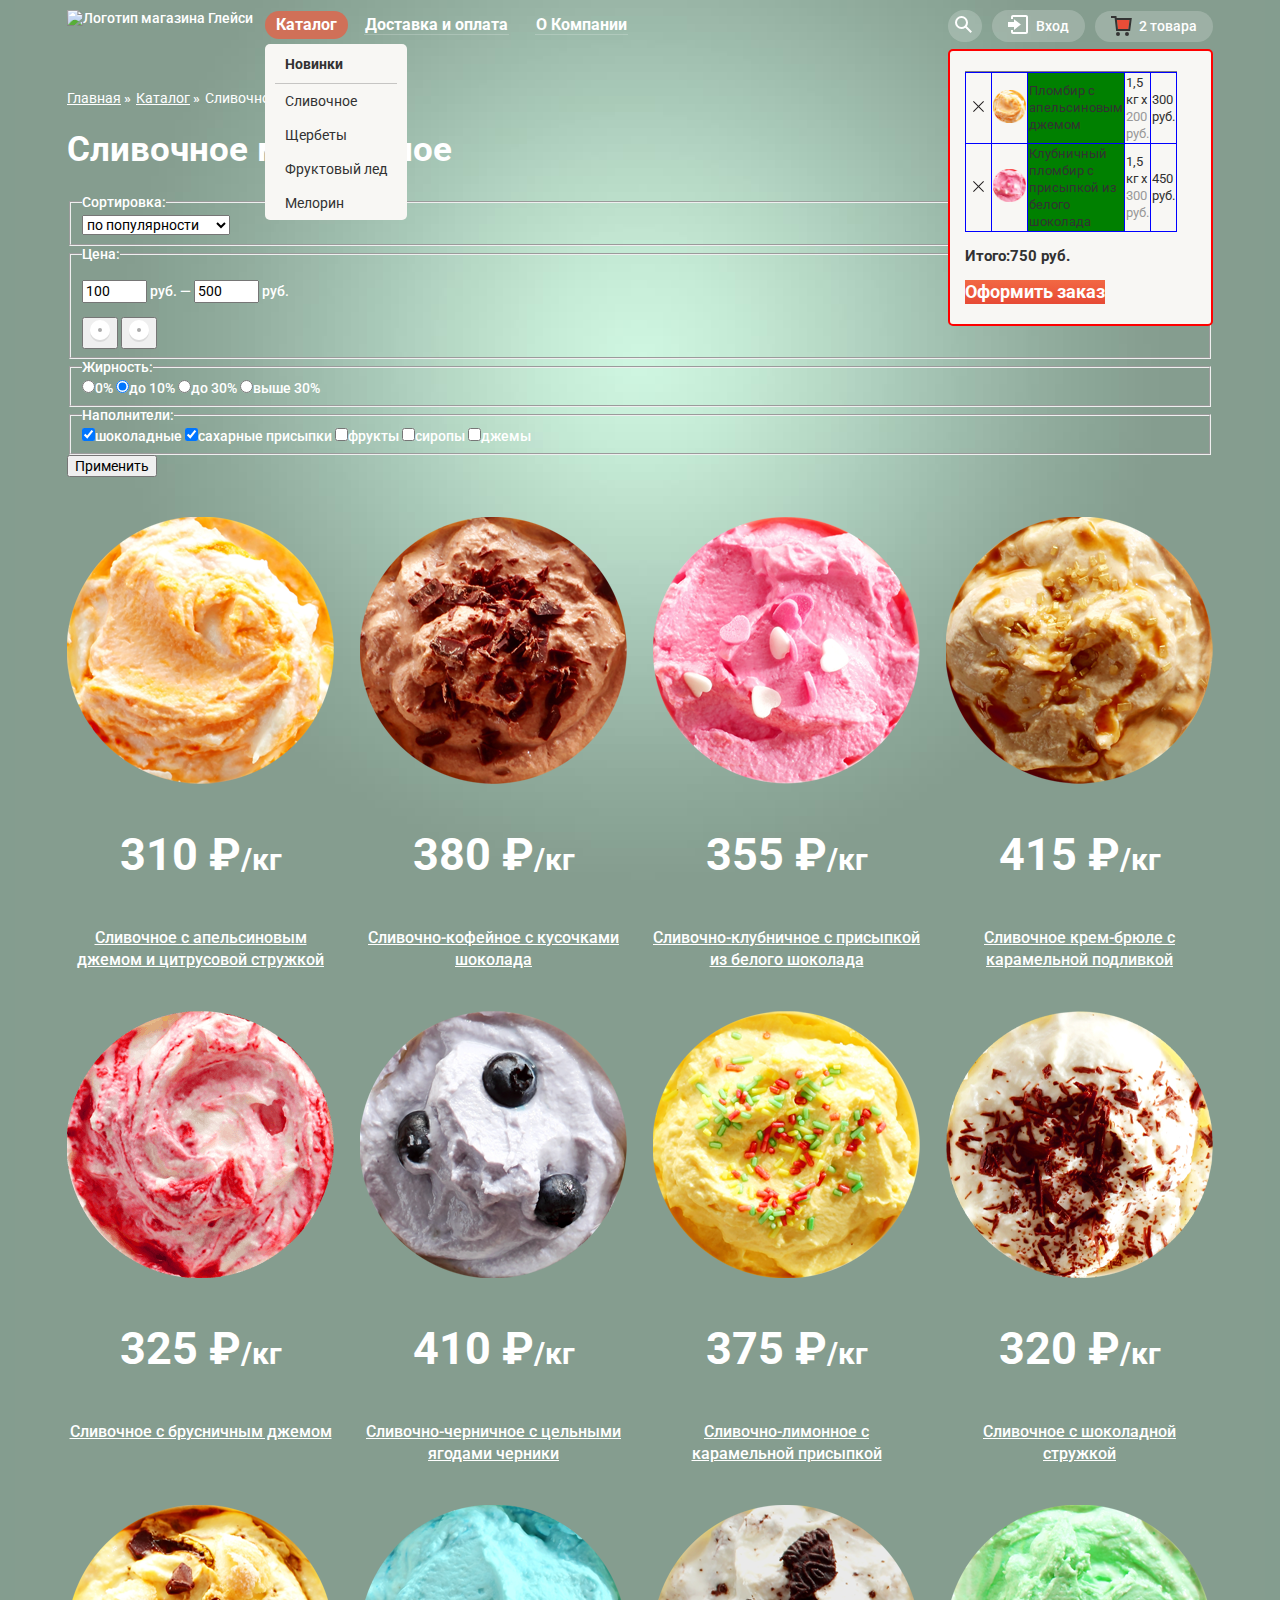
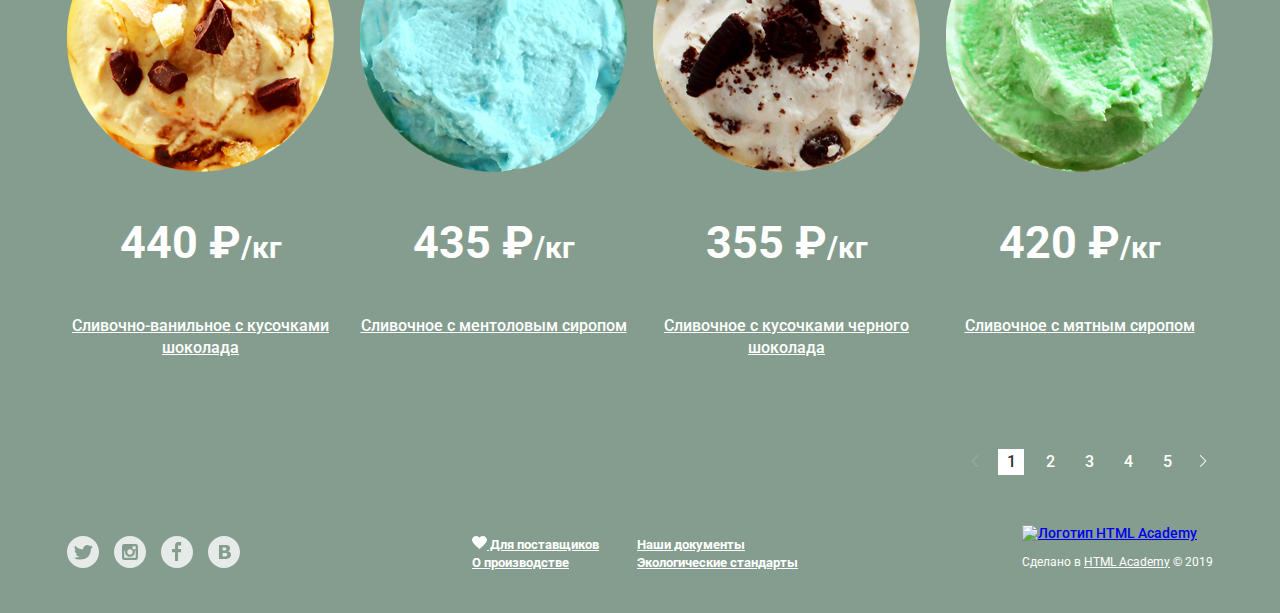
==== commit 66955641: "я не понимаю почему табилца не тянется" ====
--- a/catalog.html
+++ b/catalog.html
@@ -100,57 +100,61 @@
 										<th class="visually-hidden">Стоимость товара</th>
 									</tr>
 									<tr>
-										<td>
-											<button class="delete-item" type="button" value="delet-item" aria-label="удалить товар"></button>
-										</td>
-										<td>
-											<img src="img/ice-cream-orange.png" width="33" height="33" alt="Фото мороженного">
+										<td class="cell-delete">
+											<button class="delete-item" type="button" value="delet-item" aria-label="удалить товар">
+												<svg xmlns="http://www.w3.org/2000/svg" width="11" height="11" viewBox="0 0 11 11"><path fill="#231F20" d="M10.979.728l-.708-.707L5.5 4.792.729.021.021.728 4.793 5.5.021 10.271l.707.708L5.5 6.207l4.771 4.772.708-.708L6.207 5.5z"/></svg>
+											</button>
+										</td>
+										<td class="cell-img">
+											<img class="cart-item-img"src="img/ice-cream-orange.png" width="33" height="33" alt="Фото мороженного">
 										</td>
 										<!--Через JS в инпут будем вставлять значение кода товара из базы данных и этот же код будет служить уникальным ID для связки лейбла вставляемый так же с помощью замены ID у элемента через JS. Итак же с остальными полями значения и ID через JS-->
 										<td>
 											<input class="cart-text" type="hidden" id="cart-item-000001" value="000001">
-											<label class="cart-text" for="cart-item-000001" name="cart-item-name">Пломбир с апельсиновым джемом</label>
-										</td>
-										<td>
-											<input class="cart-text" type="number" id="cart-item-w-1" value="1.5" readonly>
-											<label class="cart-text" for="cart-item-w-1">кг</label>
+											<span class="cart-text cart-item-name" for="cart-item-000001" name="cart-item-name">Пломбир с апельсиновым джемом</span>
+										</td>
+										<td class="cell-prise">
+											<input class="cart-text" type="hidden" id="cart-item-w-1" value="1.5" readonly>
+											<label class="cart-text" for="cart-item-w-1">1,5 кг</label>
 											<span class="cart-text">x</span>
-											<input class="cart-text cart-price" type="number" id="cart-item-p-1" value="200" readonly>
-											<label class="cart-text" for="cart-item-p-1">руб.</label>
-										</td>
-										<td>
-											<input class="cart-text" type="number" id="cart-item-c-1" value="300" readonly>
-											<label class="cart-text" for="cart-item-c-1">руб.</label>
+											<input class="cart-text cart-price" type="hidden" id="cart-item-p-1" value="200" readonly>
+											<label class="cart-text cart-price" for="cart-item-p-1">200 руб.</label>
+										</td>
+										<td class="cell-cost">
+											<input class="cart-text" type="hidden" id="cart-item-c-1" value="300" readonly>
+											<label class="cart-text" for="cart-item-c-1">300 руб.</label>
 										</td>
 									</tr>
 									<tr>
 										<td>
-											<button class="button delete-item" type="button" value="delet-item" aria-label="удалить товар"></button>
-										</td>
-										<td>
-											<img src="img/ice-cream-strawberry.png" width="33" height="33" alt="Фото мороженного">
+											<button class="delete-item" type="button" value="delet-item" aria-label="удалить товар">
+												<svg xmlns="http://www.w3.org/2000/svg" width="11" height="11" viewBox="0 0 11 11"><path fill="#231F20" d="M10.979.728l-.708-.707L5.5 4.792.729.021.021.728 4.793 5.5.021 10.271l.707.708L5.5 6.207l4.771 4.772.708-.708L6.207 5.5z"/></svg>
+											</button>
+										</td>
+										<td>
+											<img class="cart-item-img"src="img/ice-cream-strawberry.png" width="33" height="33" alt="Фото мороженного">
 										</td>
 										<!--Через JS в инпут будем вставлять значение кода товара из базы данных и этот же код будет служить уникальным ID для связки лейбла вставляемый так же с помощью замены ID у элемента через JS. Итак же с остальными полями значения и ID через JS-->
-										<td>
+										<td >
 											<input class="cart-text" type="hidden" id="cart-item-000002" value="000002">
-											<label class="cart-text" for="cart-item-000002" name="cart-item-name">Клубничный пломбир с присыпкой из белого шоколада</label>
-										</td>
-										<td>
-											<input class="cart-text" type="number" id="cart-item-w-1" value="1.5" readonly>
-											<label class="cart-text" for="cart-item-w-1">кг</label>
+											<label class="cart-text cart-item-name" for="cart-item-000002" name="cart-item-name">Клубничный пломбир с присыпкой из белого шоколада</label>
+										</td>
+										<td>
+											<input class="cart-text" type="hidden" id="cart-item-w-1" value="1.5" readonly>
+											<label class="cart-text" for="cart-item-w-1">1,5 кг</label>
 											<span class="cart-text">x</span>
-											<input class="cart-text cart-price" type="number" id="cart-item-p-2" value="300" readonly>
-											<label class="cart-text" for="cart-item-p-2">руб.</label>
-										</td>
-										<td>
-											<input class="cart-text" type="number" id="cart-item-p-2" value="450" readonly>
-											<label class="cart-text" for="cart-item-p-2">руб.</label>
+											<input class="cart-text cart-price" type="hidden" id="cart-item-p-2" value="300" readonly>
+											<label class="cart-text cart-price" for="cart-item-p-2">300 руб.</label>
+										</td>
+										<td>
+											<input class="cart-text" type="hidden" id="cart-item-p-2" value="450" readonly>
+											<label class="cart-text" for="cart-item-p-2">450 руб.</label>
 										</td>
 									</tr>
 								</table>
-								
 								<p>Итого:750 руб.</p>
 								<button class="button" type="submit">Оформить заказ</button>
+
 							</form>
 						</div>
 					</section>
--- a/css/style.css
+++ b/css/style.css
@@ -1,5 +1,4 @@
 body {
-  min-width: 1200px;
   margin: 0;
   padding: 0;
 
@@ -11,6 +10,7 @@
 
   background-color: #849d8f;
   background-image: url("../img/background-jam.jpg");
+  /*background-image: url("../img/gllacy-index.jpg");*/
   background-position: top center;
   background-repeat: no-repeat;
 }
@@ -74,7 +74,6 @@
 .content-container{
   width: 1146px;
   margin: 0 auto;
-  padding: 0 27px;
 }
 
 .column{
@@ -96,6 +95,10 @@
 .navigation-wrapper{
   display: flex;
 }
+
+.header-logo{
+  margin-right: 6px;
+}
 /*отделяем блок навигации от логотипа
 разрешаем ему забирать все свобоное пространство
 и рискидываем его содержимое по сторонам*/
@@ -116,10 +119,11 @@
 .main-menu-link{
   display: block;
   position: relative;
+  margin-right: 6px;
   padding-top: 5px;
   padding-right: 11px;
   padding-bottom: 5px;
-  padding-left: 17px;  
+  padding-left: 11px;  
 
   font-size: 16px;
   font-weight: 700;
@@ -133,8 +137,8 @@
   content: "";
   position: absolute;
   bottom: 4px;
-  left: 9px;
-  width: calc(100% - 28px);
+  left: 0px;
+  width: calc(100% - 20px);
   height: 1px;
   background-color: rgba(255, 255, 255, 0.2);
   right: 0;
@@ -174,6 +178,7 @@
 /*стилизуем меню каталога*/
 .sub-menu{
   position: absolute;
+  overflow: hidden;
   margin-top: 5px;
   border-radius: 5px;
   background-color: #f8f7f4;
@@ -244,10 +249,11 @@
 .user-button{
   display: flex;
   align-items: center;
+  margin-left: 2px;
   padding-top: 5px;
   padding-right: 16px;
   padding-bottom: 6px;
-  padding-left: 18px;
+  padding-left: 16px;
   font-size: 14px;
   font-weight: 500;
   line-height: 16px;
@@ -301,7 +307,6 @@
 
 .form-input{
   box-sizing: border-box;
-  width: 100%;
   padding: 7px 15px;
 
   font-size: 14px;
@@ -335,7 +340,7 @@
 
 /*Всплывающее окно входа*/
 .account-form{
-  /*display: none;*/
+  display: none;
   width: 277px;
 }
 
@@ -387,19 +392,35 @@
 }
 /*корзина*/
 .cart-form{
-  display: none;
-}
+  border: 2px solid red;
+  padding: 20px 15px;
+  padding-right: 34px;
+  
+}
+.cart-form table {
+  border-collapse: collapse; /*убираем пустые промежутки между ячейками*/
+  border: 1px solid grey; /*устанавливаем для таблицы внешнюю границу серого цвета толщиной 1px*/
+}
+.cart-form td {
+  /*margin: 0;
+  padding: 0;*/
+  border: 1px solid blue;
+}
+.cart-form td:nth-child(3){  
+  width: 415px;
+  background-color: green;
+}
+
 .delete-item{
   background-color: transparent;
-  background-image: url("../img/svg/cross-small.svg");
-  background-position: center;
-  background-repeat: no-repeat;
-  background-size: 11px 11px;
   border: none;
 
   cursor: pointer;
 }
+
 .cart-text{
+  width: auto;
+  padding-top: 8px;
   font-size: 13px;
   font-weight: 400;
   line-height: 16px;
@@ -410,10 +431,9 @@
 
   -ms-appearance: none;
   -webkit-appearance: none;
-  appearance: none;
-  -moz-appearance:textfield;   
-}
-
+  -moz-appearance:textfield;
+  appearance: none;     
+}
 .cart-price{
   color: #999999;
 }
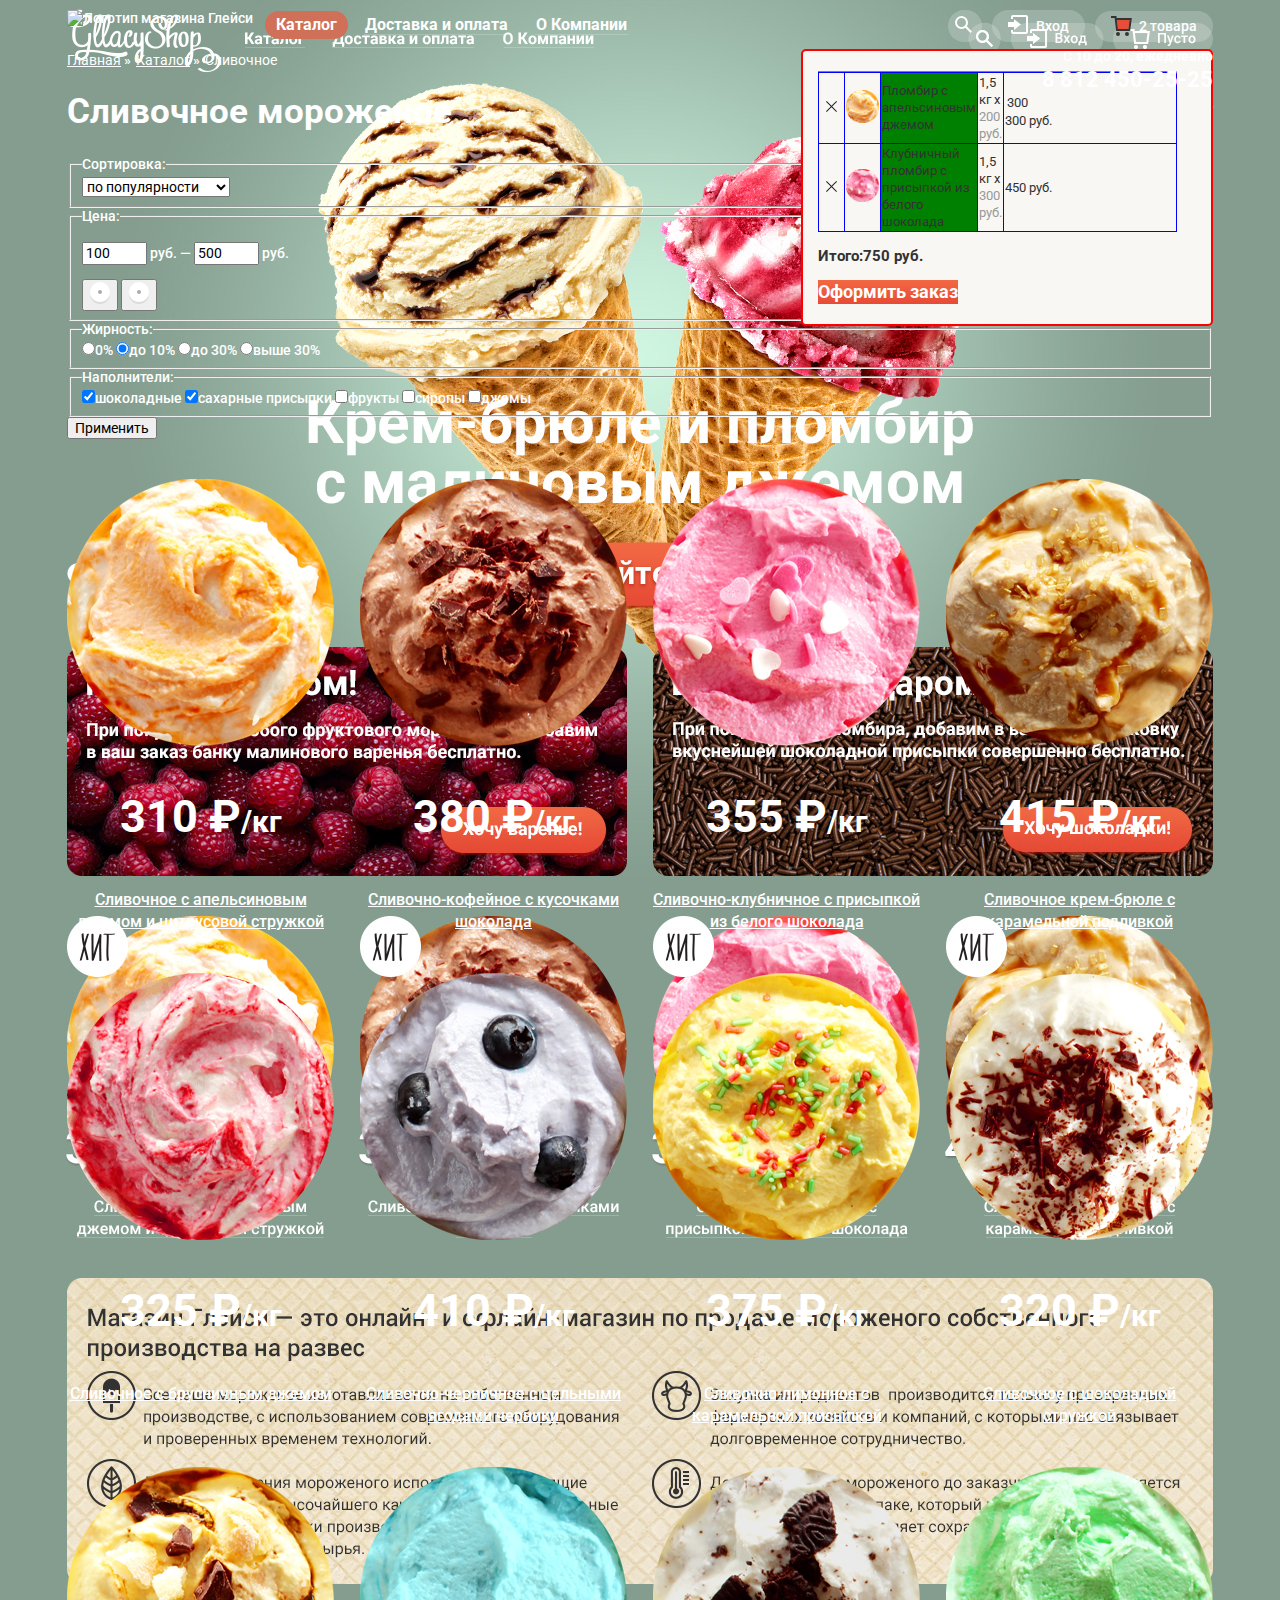
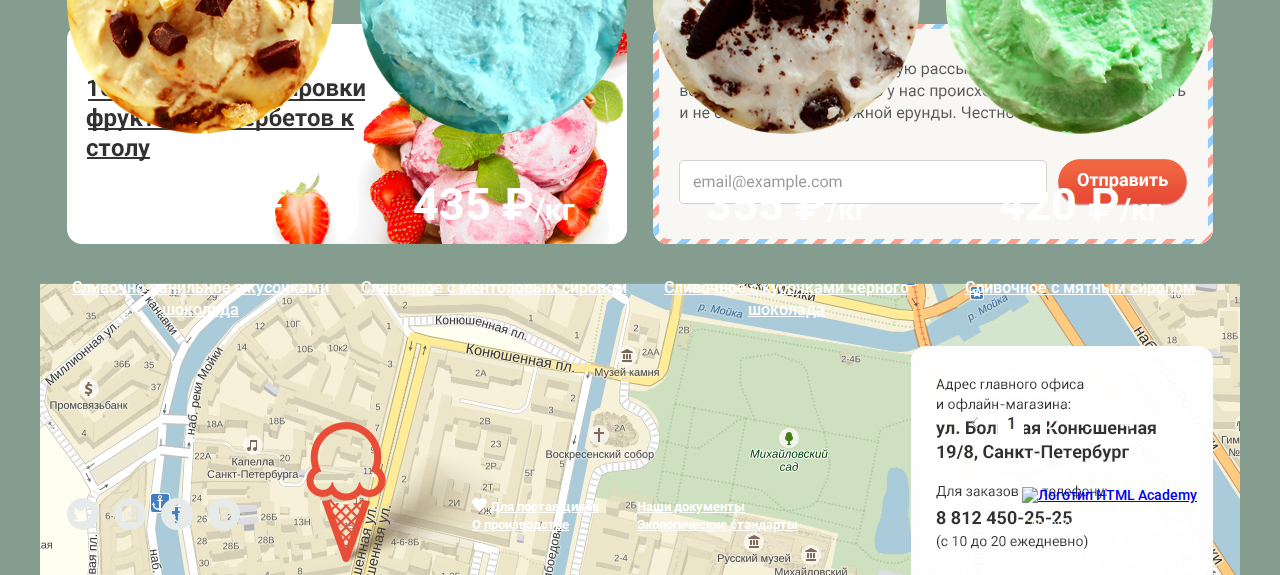
==== commit 7d61cf49: "начал слайдер" ====
--- a/catalog.html
+++ b/catalog.html
@@ -121,7 +121,7 @@
 											<label class="cart-text cart-price" for="cart-item-p-1">200 руб.</label>
 										</td>
 										<td class="cell-cost">
-											<input class="cart-text" type="hidden" id="cart-item-c-1" value="300" readonly>
+											<input class="cart-text" type="" id="cart-item-c-1" value="300" readonly>
 											<label class="cart-text" for="cart-item-c-1">300 руб.</label>
 										</td>
 									</tr>
--- a/css/style.css
+++ b/css/style.css
@@ -10,7 +10,7 @@
 
   background-color: #849d8f;
   background-image: url("../img/background-jam.jpg");
-  /*background-image: url("../img/gllacy-index.jpg");*/
+  background-image: url("../img/gllacy-index.jpg");
   background-position: top center;
   background-repeat: no-repeat;
 }
@@ -90,6 +90,7 @@
 .header-wrapper{
   display: flex;
   flex-direction: column;
+  position: relative;
 }
 /*группируем элементы первойстроки хедера*/
 .navigation-wrapper{
@@ -177,6 +178,7 @@
 
 /*стилизуем меню каталога*/
 .sub-menu{
+  display: none;
   position: absolute;
   overflow: hidden;
   margin-top: 5px;
@@ -449,7 +451,10 @@
 чисто визуально подогнал отрицательынм маржином
 нотак ведь не правильно.*/
 .schedule{
-  margin-top: -5px;
+  position: absolute;
+  right: 0;
+  top: 90%;
+  
   text-align: right;
 }
 
@@ -475,12 +480,38 @@
       /*MAIN*/
 /*блок slider*/
 .slider{
-  /*margin-top: -125px;*/
-}
+  position: relative;
+}
+
 .slider-item{
+  display: flex;
+  flex-direction: column;
+  align-items: center;
+  position: relative;
   text-align: center;
 }
-
+.slider-item img{
+  width: 647px;
+  height: auto;
+}
+.slider-footer{
+  position: absolute;
+  top:313px;
+  width: 675px;
+}
+.slider-footer p{
+  margin: 0;
+  margin-bottom: 30px;
+}
+.slider-button{
+  display: block;
+  width: 280px;
+  margin: 0 auto;
+  padding-top: 10px;
+  padding-bottom: 10px;
+
+  border-radius: 50px;
+}
 .slider-item p{
   font-size: 60px;
   font-weight: 700;
@@ -492,6 +523,15 @@
   line-height: 44px;
 
   text-decoration: none;
+}
+.slider-navigation-list{
+  position: absolute;
+  left: 0;
+  bottom: 
+  margin: 0;
+  padding: 0;
+  list-style: none;
+  border: none;
 }
 
 /*блок акция*/
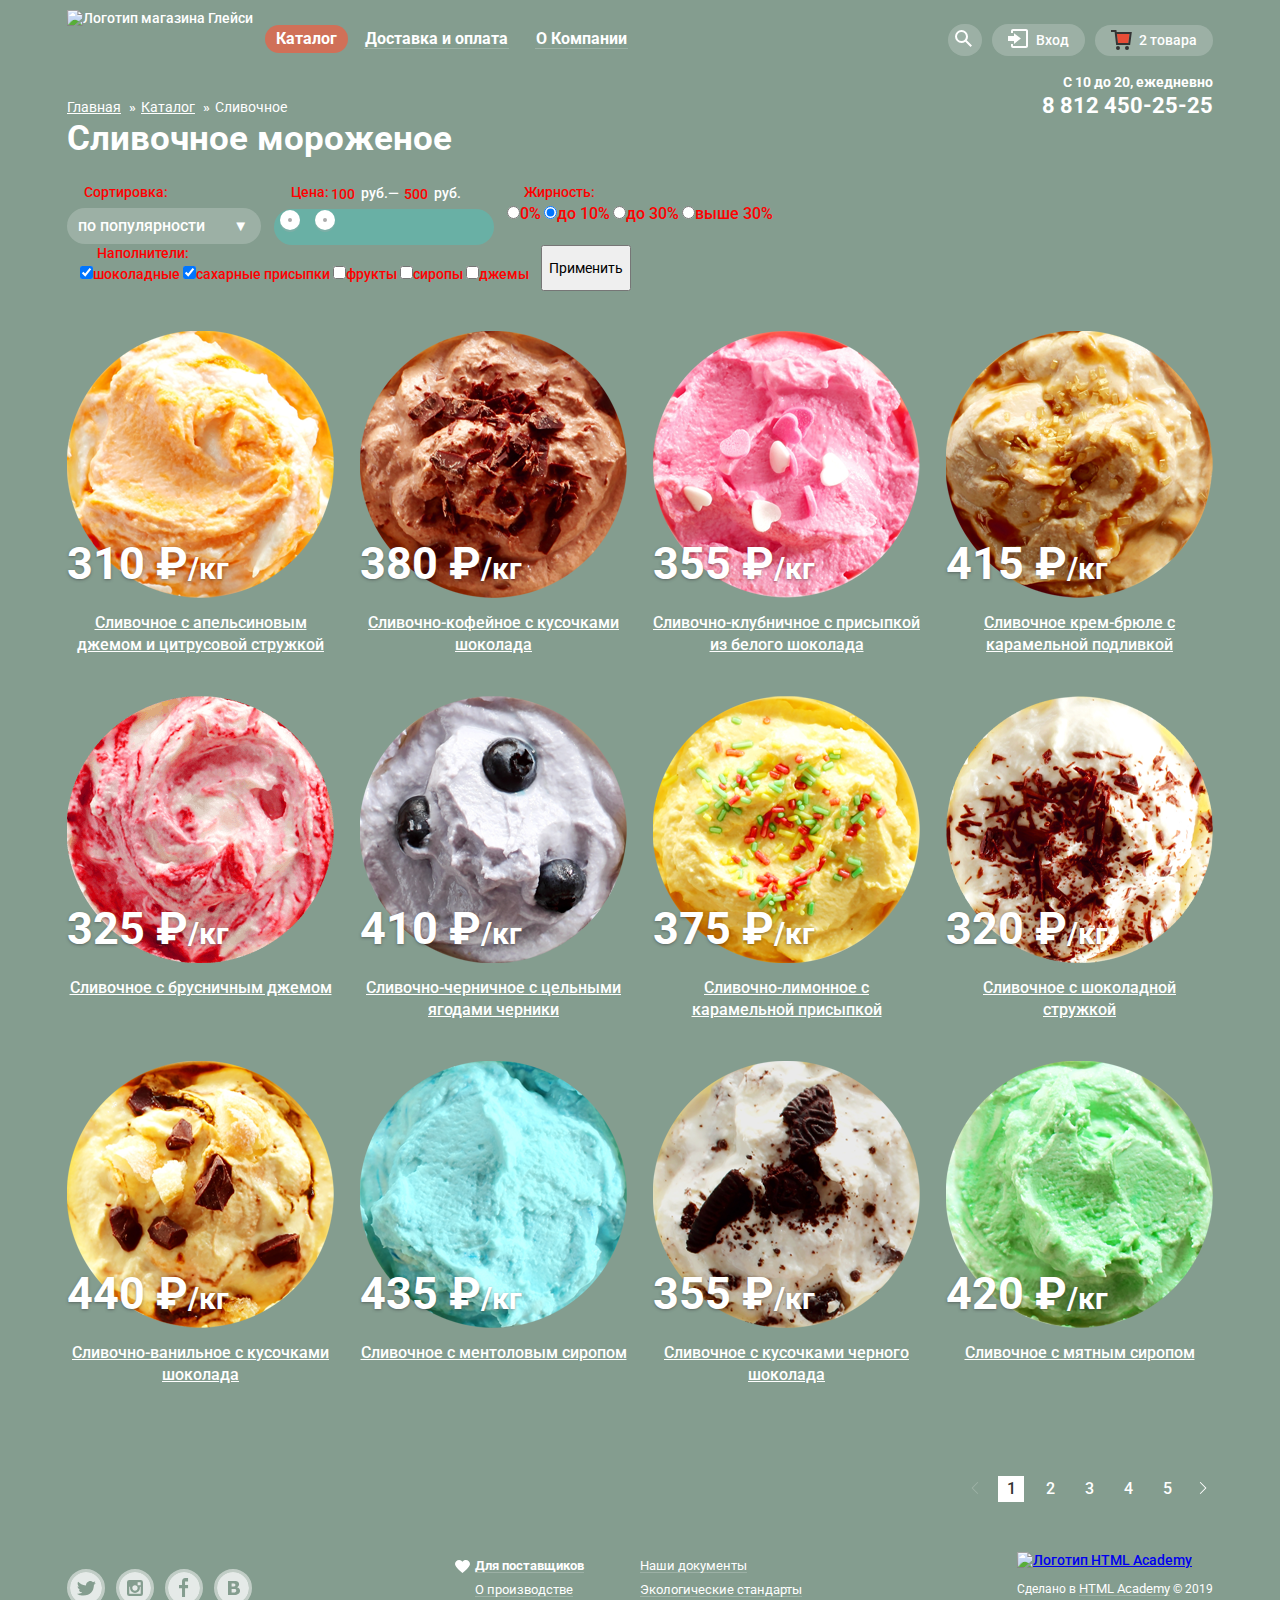
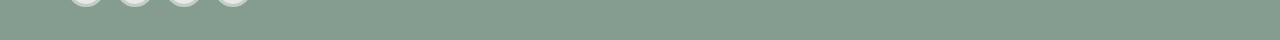
==== commit 4b54f9bd: "начал второй фильтр" ====
--- a/catalog.html
+++ b/catalog.html
@@ -42,7 +42,7 @@
 						</li>
 					</ul>
 					<section class="user-navigation">
-						<div class="user-navigation-item">
+						<div class="user-navigation-item user-search">
 							<button class="user-button button-search" type="button" aria-label="Поиск">
 								<svg width="21" height="21">
 									<path d="M16.958 15.527L11.75 10.32A6.455 6.455 0 0 0 13 6.5 6.5 6.5 0 1 0 6.5 13a6.465 6.465 0 0 0 3.839-1.263l5.205 5.204 1.414-1.414zM6.5 11C4.019 11 2 8.981 2 6.5S4.019 2 6.5 2 11 4.019 11 6.5 8.981 11 6.5 11z"/>
@@ -56,7 +56,7 @@
 								</fieldset>
 							</form>
 						</div>
-						<div class="user-navigation-item">
+						<div class="user-navigation-item user-login">
 							<button class="user-button button-login" type="button">
 								<svg width="21" height="21"><g><path d="M6 14.875L12.917 9.5 6 4.125v2.917H-.042v4.917H6z"/><path d="M18 0H5C3.9 0 3 .9 3 2v2h2V2h13v15H5v-2H3v2c0 1.1.9 2 2 2h13c1.1 0 2-.9 2-2V2c0-1.1-.9-2-2-2z"/></g></svg>
 								Вход
@@ -83,77 +83,61 @@
 								</fieldset>
 							</form>
 						</div>
-						<div class="user-navigation-item">
+						<div class="user-navigation-item user-cart">
 							<button class="user-button button-cart" type="button">
 								<svg width="21" height="20"><path fill="#E84D37" d="M5.888 4.031L6.922 13h10.45l1.176-8.969z"/><circle fill="#343434" cx="6.984" cy="18" r="2"/><circle fill="#343434" cx="15.984" cy="18" r="2"/><path fill="#343434" d="M5.657 2.031L5.422 0H0v2h3.64l1.5 13h13.988l1.699-12.969H5.657zM17.372 13H6.922L5.888 4.031h12.66L17.372 13z"/></svg>
 								2 товара
 							</button>
 							<!-- Ховер Корзина-->
 							<form class="cart-form form-fieldset user-navigation-popup" action="gllacyshop.ru" type="post" name="cart-form">
-								<table>
-									<caption class="visually-hidden">Ваша корзина</caption>
-									<tr>
-										<th class="visually-hidden">кнопка закрыть</th>
-										<th class="visually-hidden">фото товра</th>
-										<th class="visually-hidden">Название товра</th>
-										<th class="visually-hidden">Вес и цена товара</th>
-										<th class="visually-hidden">Стоимость товара</th>
-									</tr>
-									<tr>
-										<td class="cell-delete">
-											<button class="delete-item" type="button" value="delet-item" aria-label="удалить товар">
-												<svg xmlns="http://www.w3.org/2000/svg" width="11" height="11" viewBox="0 0 11 11"><path fill="#231F20" d="M10.979.728l-.708-.707L5.5 4.792.729.021.021.728 4.793 5.5.021 10.271l.707.708L5.5 6.207l4.771 4.772.708-.708L6.207 5.5z"/></svg>
-											</button>
-										</td>
-										<td class="cell-img">
-											<img class="cart-item-img"src="img/ice-cream-orange.png" width="33" height="33" alt="Фото мороженного">
-										</td>
-										<!--Через JS в инпут будем вставлять значение кода товара из базы данных и этот же код будет служить уникальным ID для связки лейбла вставляемый так же с помощью замены ID у элемента через JS. Итак же с остальными полями значения и ID через JS-->
-										<td>
-											<input class="cart-text" type="hidden" id="cart-item-000001" value="000001">
-											<span class="cart-text cart-item-name" for="cart-item-000001" name="cart-item-name">Пломбир с апельсиновым джемом</span>
-										</td>
-										<td class="cell-prise">
-											<input class="cart-text" type="hidden" id="cart-item-w-1" value="1.5" readonly>
-											<label class="cart-text" for="cart-item-w-1">1,5 кг</label>
-											<span class="cart-text">x</span>
-											<input class="cart-text cart-price" type="hidden" id="cart-item-p-1" value="200" readonly>
-											<label class="cart-text cart-price" for="cart-item-p-1">200 руб.</label>
-										</td>
-										<td class="cell-cost">
-											<input class="cart-text" type="" id="cart-item-c-1" value="300" readonly>
-											<label class="cart-text" for="cart-item-c-1">300 руб.</label>
-										</td>
-									</tr>
-									<tr>
-										<td>
-											<button class="delete-item" type="button" value="delet-item" aria-label="удалить товар">
-												<svg xmlns="http://www.w3.org/2000/svg" width="11" height="11" viewBox="0 0 11 11"><path fill="#231F20" d="M10.979.728l-.708-.707L5.5 4.792.729.021.021.728 4.793 5.5.021 10.271l.707.708L5.5 6.207l4.771 4.772.708-.708L6.207 5.5z"/></svg>
-											</button>
-										</td>
-										<td>
-											<img class="cart-item-img"src="img/ice-cream-strawberry.png" width="33" height="33" alt="Фото мороженного">
-										</td>
-										<!--Через JS в инпут будем вставлять значение кода товара из базы данных и этот же код будет служить уникальным ID для связки лейбла вставляемый так же с помощью замены ID у элемента через JS. Итак же с остальными полями значения и ID через JS-->
-										<td >
-											<input class="cart-text" type="hidden" id="cart-item-000002" value="000002">
-											<label class="cart-text cart-item-name" for="cart-item-000002" name="cart-item-name">Клубничный пломбир с присыпкой из белого шоколада</label>
-										</td>
-										<td>
-											<input class="cart-text" type="hidden" id="cart-item-w-1" value="1.5" readonly>
-											<label class="cart-text" for="cart-item-w-1">1,5 кг</label>
-											<span class="cart-text">x</span>
-											<input class="cart-text cart-price" type="hidden" id="cart-item-p-2" value="300" readonly>
-											<label class="cart-text cart-price" for="cart-item-p-2">300 руб.</label>
-										</td>
-										<td>
-											<input class="cart-text" type="hidden" id="cart-item-p-2" value="450" readonly>
-											<label class="cart-text" for="cart-item-p-2">450 руб.</label>
-										</td>
-									</tr>
-								</table>
-								<p>Итого:750 руб.</p>
-								<button class="button" type="submit">Оформить заказ</button>
+								<div class="cart-item">
+									<button class="delete-item" type="button" value="delet-item" aria-label="удалить товар">
+										<svg xmlns="http://www.w3.org/2000/svg" width="11" height="11" viewBox="0 0 11 11"><path fill="#231F20" d="M10.979.728l-.708-.707L5.5 4.792.729.021.021.728 4.793 5.5.021 10.271l.707.708L5.5 6.207l4.771 4.772.708-.708L6.207 5.5z"/></svg>
+									</button>
+									<div class="cart-item-img">
+										<img src="img/ice-cream-orange.png" width="33" height="33" alt="Фото мороженного">
+									</div>
+									<div class="cart-item-name">
+										<input class="cart-text" type="hidden" id="cart-item-000001" value="000001">
+										<label class="cart-text" for="cart-item-000001" name="cart-item-name">Пломбир с апельсиновым джемом</label>
+									</div >
+									<div class="cart-item-prise">
+										<input class="cart-text" type="hidden" id="cart-item-w-1" value="1.5" readonly>
+										<label class="cart-text" for="cart-item-w-1">1,5&nbsp;кг</label>
+										<span class="cart-text">x</span>
+										<input class="cart-text cart-price" type="hidden" id="cart-item-p-1" value="200" readonly>
+										<label class="cart-text cart-price" for="cart-item-p-1">200 руб.</label>
+									</div>
+									<div class="cart-item-cost">
+										<input class="cart-text" type="hidden" type="hidden" id="cart-item-c-1" value="300">
+										<label class="cart-text" for="cart-item-c-1">300 руб.</label>
+									</div>
+								</div>
+								<div class="cart-item">
+									<button class="delete-item" type="button" value="delet-item" aria-label="удалить товар">
+										<svg xmlns="http://www.w3.org/2000/svg" width="11" height="11" viewBox="0 0 11 11"><path fill="#231F20" d="M10.979.728l-.708-.707L5.5 4.792.729.021.021.728 4.793 5.5.021 10.271l.707.708L5.5 6.207l4.771 4.772.708-.708L6.207 5.5z"/></svg>
+									</button>
+									<div class="cart-item-img">
+										<img src="img/ice-cream-strawberry.png" width="33" height="33" alt="Фото мороженного">
+									</div>
+									<div class="cart-item-name">
+										<input class="cart-text" type="hidden" id="cart-item-000002" value="000002">
+										<label class="cart-text" for="cart-item-000002" name="cart-item-name">Клубничный пломбир с присыпкой из белого шоколада</label>
+									</div >
+									<div class="cart-item-prise">
+										<input class="cart-text" type="hidden" id="cart-item-w-1" value="1.5" readonly>
+										<label class="cart-text" for="cart-item-w-1">1,5&nbsp;кг</label>
+										<span class="cart-text">x</span>
+										<input class="cart-text cart-price" type="hidden" id="cart-item-p-1" value="300">
+										<label class="cart-text cart-price" for="cart-item-p-1">300 руб.</label>
+									</div>
+									<div class="cart-item-cost">
+										<input class="cart-text" type="hidden" id="cart-item-c-1" value="450">
+										<label class="cart-text" for="cart-item-c-1">450 руб.</label>
+									</div>
+								</div>
+								<p class="cart-total">Итого:750 руб.</p>
+								<button class="button cart-button" type="submit">Оформить заказ</button>
 
 							</form>
 						</div>
@@ -181,7 +165,7 @@
 				</li>
 			</ul>			
 			<section class="catalog">
-				<h1>Сливочное мороженое</h1>			
+				<h1 class="catalog-tittle">Сливочное мороженое</h1>			
 				<form class="filters" action="gllacyshop.ru" type="get" name="filters">
 					<h2 class="visually-hidden">Фильтр мороженного</h2>
 					<fieldset class="filter-sort">
@@ -195,10 +179,10 @@
 					</fieldset>
 					<fieldset class="filter-cost">
 						<legend>Цена:</legend>
-						<p>
+						<p class="filter-cost-value">
 							<input type="number" id="min-cost" min="50" max="645" step="5" value="100">
 							<label for="min-cost">руб.</label>
-							&mdash;
+							&mdash;&nbsp;
 							<input type="number" id="max-cost" min="55" max="650" step="5" value="500">
 							<label for="max-cost">руб.</label>
 						</p>
@@ -233,75 +217,75 @@
 				<section class="products column">
 					<h2 class="visually-hidden">Каталог мороженного</h2>
 					<article class="products-item">
-						<img src="img/ice-cream-orange.png" width="267" height="267" alt="Фото мороженного">
+						<img class="products-image" src="img/ice-cream-orange.png" width="267" height="267" alt="Фото мороженного">
 						<p>310 ₽<span>/кг</span></p>
-						<a href="#" class="default-link">Сливочное с апельсиновым джемом и цитрусовой стружкой</a>
-						<a class="button products-button" href="#">Быстрый просмотр</a>
-					</article>
-					<article class="products-item">
-						<img src="img/ice-cream-choco.png" width="267" height="267" alt="Фото мороженного">
+						<a href="#" class="default-link products-link">Сливочное с апельсиновым джемом и цитрусовой стружкой</a>
+						<a class="button products-button" href="#">Быстрый просмотр</a>
+					</article>
+					<article class="products-item">
+						<img class="products-image" src="img/ice-cream-choco.png" width="267" height="267" alt="Фото мороженного">
 						<p>380 ₽<span>/кг</span></p>
-						<a href="#" class="default-link">Сливочно-кофейное с кусочками шоколада</a>
-						<a class="button products-button" href="#">Быстрый просмотр</a>
-					</article>
-					<article class="products-item">
-						<img src="img/ice-cream-strawberry.png" width="267" height="267" alt="Фото мороженного">
+						<a href="#" class="default-link products-link">Сливочно-кофейное с кусочками шоколада</a>
+						<a class="button products-button" href="#">Быстрый просмотр</a>
+					</article>
+					<article class="products-item">
+						<img class="products-image" src="img/ice-cream-strawberry.png" width="267" height="267" alt="Фото мороженного">
 						<p>355 ₽<span>/кг</span></p>
-						<a href="#" class="default-link">Сливочно-клубничное с присыпкой из белого шоколада</a>
-						<a class="button products-button" href="#">Быстрый просмотр</a>
-					</article>
-					<article class="products-item">
-						<img src="img/ice-cream-caramel.png" width="267" height="267" alt="Фото мороженного">
+						<a href="#" class="default-link products-link">Сливочно-клубничное с присыпкой из белого шоколада</a>
+						<a class="button products-button" href="#">Быстрый просмотр</a>
+					</article>
+					<article class="products-item">
+						<img class="products-image" src="img/ice-cream-caramel.png" width="267" height="267" alt="Фото мороженного">
 						<p>415 ₽<span>/кг</span></p>
-						<a href="#" class="default-link">Сливочное крем-брюле с карамельной подливкой</a>
-						<a class="button products-button" href="#">Быстрый просмотр</a>
-					</article>
-					<article class="products-item">
-						<img src="img/ice-cream-cowberry.png" width="267" height="267" alt="Фото мороженного">
+						<a href="#" class="default-link products-link">Сливочное крем-брюле с карамельной подливкой</a>
+						<a class="button products-button" href="#">Быстрый просмотр</a>
+					</article>
+					<article class="products-item">
+						<img class="products-image" src="img/ice-cream-cowberry.png" width="267" height="267" alt="Фото мороженного">
 						<p>325 ₽<span>/кг</span></p>
-						<a href="#" class="default-link">Сливочное с брусничным джемом</a>
-						<a class="button products-button" href="#">Быстрый просмотр</a>
-					</article>
-					<article class="products-item">
-						<img src="img/ice-cream-blueberry.png" width="267" height="267" alt="Фото мороженного">
+						<a href="#" class="default-link products-link">Сливочное с брусничным джемом</a>
+						<a class="button products-button" href="#">Быстрый просмотр</a>
+					</article>
+					<article class="products-item">
+						<img class="products-image" src="img/ice-cream-blueberry.png" width="267" height="267" alt="Фото мороженного">
 						<p>410 ₽<span>/кг</span></p>
-						<a href="#" class="default-link">Сливочно-черничное с цельными ягодами черники</a>
-						<a class="button products-button" href="#">Быстрый просмотр</a>
-					</article>
-					<article class="products-item">
-						<img src="img/ice-cream-lemon.png" width="267" height="267" alt="Фото мороженного">
+						<a href="#" class="default-link products-link">Сливочно-черничное с цельными ягодами черники</a>
+						<a class="button products-button" href="#">Быстрый просмотр</a>
+					</article>
+					<article class="products-item">
+						<img class="products-image" src="img/ice-cream-lemon.png" width="267" height="267" alt="Фото мороженного">
 						<p>375 ₽<span>/кг</span></p>
-						<a href="#" class="default-link">Сливочно-лимонное с карамельной присыпкой</a>
-						<a class="button products-button" href="#">Быстрый просмотр</a>
-					</article>
-					<article class="products-item">
-						<img src="img/ice-cream-choco-chip.png" width="267" height="267" alt="Фото мороженного">
+						<a href="#" class="default-link products-link">Сливочно-лимонное с карамельной присыпкой</a>
+						<a class="button products-button" href="#">Быстрый просмотр</a>
+					</article>
+					<article class="products-item">
+						<img class="products-image" src="img/ice-cream-choco-chip.png" width="267" height="267" alt="Фото мороженного">
 						<p>320 ₽<span>/кг</span></p>
-						<a href="#" class="default-link">Сливочное с шоколадной стружкой</a>
-						<a class="button products-button" href="#">Быстрый просмотр</a>
-					</article>
-					<article class="products-item">
-						<img src="img/ice-cream-vanilla.png" width="267" height="267" alt="Фото мороженного">
+						<a href="#" class="default-link products-link">Сливочное с шоколадной стружкой</a>
+						<a class="button products-button" href="#">Быстрый просмотр</a>
+					</article>
+					<article class="products-item">
+						<img class="products-image" src="img/ice-cream-vanilla.png" width="267" height="267" alt="Фото мороженного">
 						<p>440 ₽<span>/кг</span></p>
-						<a href="#" class="default-link">Сливочно-ванильное с кусочками шоколада</a>
-						<a class="button products-button" href="#">Быстрый просмотр</a>
-					</article>
-					<article class="products-item">
-						<img src="img/ice-cream-menthol.png" width="267" height="267" alt="Фото мороженного">
+						<a href="#" class="default-link products-link">Сливочно-ванильное с кусочками шоколада</a>
+						<a class="button products-button" href="#">Быстрый просмотр</a>
+					</article>
+					<article class="products-item">
+						<img class="products-image" src="img/ice-cream-menthol.png" width="267" height="267" alt="Фото мороженного">
 						<p>435 ₽<span>/кг</span></p>
-						<a href="#" class="default-link">Сливочноe с ментоловым сиропом</a>
-						<a class="button products-button" href="#">Быстрый просмотр</a>
-					</article>
-					<article class="products-item">
-						<img src="img/ice-cream-choco-black.png" width="267" height="267" alt="Фото мороженного">
+						<a href="#" class="default-link products-link">Сливочноe с ментоловым сиропом</a>
+						<a class="button products-button" href="#">Быстрый просмотр</a>
+					</article>
+					<article class="products-item">
+						<img class="products-image" src="img/ice-cream-choco-black.png" width="267" height="267" alt="Фото мороженного">
 						<p>355 ₽<span>/кг</span></p>
-						<a href="#" class="default-link">Сливочное с кусочками черного шоколада</a>
-						<a class="button products-button" href="#">Быстрый просмотр</a>
-					</article>
-					<article class="products-item">
-						<img src="img/ice-cream-mint.png" width="267" height="267" alt="Фото мороженного">
+						<a href="#" class="default-link products-link">Сливочное с кусочками черного шоколада</a>
+						<a class="button products-button" href="#">Быстрый просмотр</a>
+					</article>
+					<article class="products-item">
+						<img class="products-image" src="img/ice-cream-mint.png" width="267" height="267" alt="Фото мороженного">
 						<p>420 ₽<span>/кг</span></p>
-						<a href="#" class="default-link">Сливочное с мятным сиропом</a>
+						<a href="#" class="default-link products-link">Сливочное с мятным сиропом</a>
 						<a class="button products-button" href="#">Быстрый просмотр</a>
 					</article>
 				</section>
@@ -351,24 +335,21 @@
 			</ul>		
 			<ul class="footer-menu">
 				<li>
-					<a href="#" class="default-link">
-						<svg width="15" height="13"><path d="M10.799 0c-1.35 0-2.551.65-3.3 1.661A4.097 4.097 0 0 0 4.199 0C1.875 0 0 1.806 0 4.044 0 7.223 7.499 13 7.499 13s7.499-5.777 7.499-8.956C14.998 1.806 13.123 0 10.799 0z"/></svg>
-						Для поставщиков
-					</a>
-				</li>
-				<li>
-					<a href="#" class="default-link">Наши документы</a>
-				</li>
-				<li>
-					<a href="#" class="default-link">О производстве</a>
-				</li>
-				<li>
-					<a href="#" class="default-link">Экологические стандарты</a>
+					<a href="#" class="default-link footer-menu-link bold-link"><svg class="footer-heart" width="15" height="13"><path d="M10.799 0c-1.35 0-2.551.65-3.3 1.661A4.097 4.097 0 0 0 4.199 0C1.875 0 0 1.806 0 4.044 0 7.223 7.499 13 7.499 13s7.499-5.777 7.499-8.956C14.998 1.806 13.123 0 10.799 0z"/></svg>Для поставщиков</a>
+				</li>
+				<li>
+					<a href="#" class="default-link footer-menu-link">Наши документы</a>
+				</li>
+				<li>
+					<a href="#" class="default-link footer-menu-link">О производстве</a>
+				</li>
+				<li>
+					<a href="#" class="default-link footer-menu-link">Экологические стандарты</a>
 				</li>
 			</ul>		
 			<div class="copyright">
 				<a href="https://htmlacademy.ru/intensive/htmlcss" aria-label="Ссылка на интенсивный курс HTML Academy"><img src="img/svg/logo-htmlacademy.svg" alt="Логотип HTML Academy" width="108" height="39"></a>
-				<p>Сделано в <u>HTML Academy</u> © 2019</p>
+				<p>Сделано в <a href="#" class="default-link footer-menu-link">HTML Academy</a> © 2019</p>
 			</div>
 		</div>
 	</footer>
--- a/css/style.css
+++ b/css/style.css
@@ -9,10 +9,15 @@
   color: #ffffff;
 
   background-color: #849d8f;
-  background-image: url("../img/background-jam.jpg");
-  background-image: url("../img/gllacy-index.jpg");
+  /*background-image: url("../img/gllacy-index.jpg");*/
+  background-image: url("../img/gllacy-catalog.jpg");
   background-position: top center;
   background-repeat: no-repeat;
+}
+
+img{
+  max-width: 100%;
+  height: auto;
 }
 
 /*этот класс унас на всем что выглядит как красная кнопка*/
@@ -28,6 +33,7 @@
 
   background-image: linear-gradient(to top, #e74a35 0%, #f26843 100%);
   border: none;
+  box-shadow: 0 2px 2px rgba(172, 16, 0, 0.64);
 
   cursor: pointer;
 }
@@ -36,12 +42,14 @@
 .button:focus{
   background-color: #fff;
   background-image: linear-gradient(to top, rgba(231, 74, 53, 0.8) 0%, rgba(242, 104, 67, 0.8) 100%);
+  box-shadow: 0 1px 2px #ac1000;
 
 }
 
 .button:active{
   background-color: #fff;
   background-image: linear-gradient(to top, rgba(231, 74, 53, 0.93) 0%, rgba(242, 104, 67, 0.93) 100%);
+  box-shadow: inset 0 2px 2px #942718;
 }
 
 /*hover и focuse всех ссылок по умолчанию*/
@@ -95,6 +103,7 @@
 /*группируем элементы первойстроки хедера*/
 .navigation-wrapper{
   display: flex;
+  z-index: 2;
 }
 
 .header-logo{
@@ -113,8 +122,12 @@
 /*делаем основное меню флексовым*/
 .main-menu{
   display: flex;
-  padding-left: 6px;
+  padding-top: 15px;
   padding-bottom: 12px;
+  padding-left: 6px;  
+}
+.main-menu-item{
+  padding-bottom: 20px;
 }
 /*стилизуем элементы меню*/
 .main-menu-link{
@@ -184,8 +197,11 @@
   margin-top: 5px;
   border-radius: 5px;
   background-color: #f8f7f4;
-}
-
+  box-shadow: 0 20px 20px rgba(0, 0, 0, 0.4);
+}
+.main-menu-item:hover .sub-menu{
+  display: block;
+}
 .sub-menu-link{
   display: block;
   margin: 0;
@@ -229,7 +245,7 @@
   left: 0;
   width: calc(100% - 20px);
   height: 1px;
-  background-color: rgba(0, 0, 0, 0.2);;
+  background-color: rgba(0, 0, 0, 0.2);
   right: 0;
   margin: 0 auto;
 }
@@ -240,11 +256,12 @@
   display: flex;  
   justify-content: flex-end;
   align-items: center;
-  padding-bottom: 10px;
+  padding-top: 5px;
 }
 .user-navigation-item{
   position: relative;
   margin-left: 8px;
+  padding-bottom: 20px;
 }
 /*у всех кнопок в секции с классом user-navigation один шрифт,
 цвет шрифта, одинаковый бекгранунд ховер и т.д.*/
@@ -305,11 +322,13 @@
   background-color: #f8f7f4;
   border: none;
   border-radius: 5px;
+  box-shadow: 0 20px 20px rgba(0, 0, 0, 0.4);
 }
 
 .form-input{
   box-sizing: border-box;
   padding: 7px 15px;
+  width: 100%;
 
   font-size: 14px;
   font-weight: 400;
@@ -330,12 +349,16 @@
   box-shadow: 0 0 0 2px rgba(46, 136, 228, 0.52);
   box-shadow: inset 0 0 0 2px rgba(46, 136, 228, 0.52);
 }
+
 /*Всплывающее окно поиска*/
 .search-form{
   display: none;
   width: 341px;    
 }
 
+.user-search:hover .search-form{
+  display: block;
+}
 .search-fieldset{
   padding: 15px 20px;
 }
@@ -344,6 +367,10 @@
 .account-form{
   display: none;
   width: 277px;
+}
+
+.user-login:hover .account-form{
+  display: block;
 }
 
 .account-fieldset{
@@ -394,34 +421,64 @@
 }
 /*корзина*/
 .cart-form{
-  border: 2px solid red;
-  padding: 20px 15px;
-  padding-right: 34px;
-  
-}
-.cart-form table {
-  border-collapse: collapse; /*убираем пустые промежутки между ячейками*/
-  border: 1px solid grey; /*устанавливаем для таблицы внешнюю границу серого цвета толщиной 1px*/
-}
-.cart-form td {
-  /*margin: 0;
-  padding: 0;*/
-  border: 1px solid blue;
-}
-.cart-form td:nth-child(3){  
-  width: 415px;
-  background-color: green;
+  display: none;
+  box-sizing: border-box;
+  flex-direction: column;
+  align-items: flex-end;
+  width: 565px;
+  padding: 15px 15px;  
+}
+.user-cart:hover .cart-form{
+  display: flex;
+}
+
+.cart-item{
+  position: relative;
+  display: flex;
+  padding-right: 15px;
+  margin-bottom: 10px;
+}
+
+.cart-item:last-of-type::after{
+  content: "";
+  position: absolute;
+  bottom: -10px;
+  left: 0;
+  width: 510px;
+  height: 1px;
+  background-color: rgba(0, 0, 0, 0.1);
+  right: 0;
+  margin: 0 auto;
 }
 
 .delete-item{
+  box-sizing: border-box;
+  height: 15px;
+  padding: 0;
+  margin-top: 8px;
   background-color: transparent;
   border: none;
 
   cursor: pointer;
 }
 
+.cart-item-img{
+  width: 33px;
+  margin-left: 14px;
+}
+.cart-item-name{
+  width: 220px;
+  margin-left: 14px;
+}
+.cart-item-prise{
+  margin-left: 32px;
+}
+.cart-item-cost{
+  margin-left: 30px;
+}
+
 .cart-text{
-  width: auto;
+  display: inline-block;
   padding-top: 8px;
   font-size: 13px;
   font-weight: 400;
@@ -440,20 +497,28 @@
   color: #999999;
 }
 
-.cart-form p{
+.cart-total{
+  margin-top: 10px;
+  margin-bottom: 17px;
   font-size: 15px;
   font-weight: 700;
   line-height: 18px;
   color: #323232;
 }
 
-/*не поняял почему блок не встал впритык
-чисто визуально подогнал отрицательынм маржином
-нотак ведь не правильно.*/
+.cart-button{
+  padding-top: 10px;
+  padding-right: 14px;
+  padding-bottom: 10px;
+  padding-left: 14px;
+  border-radius: 25px;
+}
+
 .schedule{
   position: absolute;
+  z-index: 1;
   right: 0;
-  top: 90%;
+  top: 85%;
   
   text-align: right;
 }
@@ -481,6 +546,7 @@
 /*блок slider*/
 .slider{
   position: relative;
+  margin-top: -85px;
 }
 
 .slider-item{
@@ -490,13 +556,10 @@
   position: relative;
   text-align: center;
 }
-.slider-item img{
-  width: 647px;
-  height: auto;
-}
+
 .slider-footer{
   position: absolute;
-  top:313px;
+  top:393px;
   width: 675px;
 }
 .slider-footer p{
@@ -525,42 +588,55 @@
   text-decoration: none;
 }
 .slider-navigation-list{
-  position: absolute;
-  left: 0;
-  bottom: 
+  display: flex;
+  position: absolute;
+  left: 1px;
+  bottom: 296px; 
   margin: 0;
   padding: 0;
   list-style: none;
   border: none;
 }
 
+.slider-navigation-item{
+  margin-right: 9px;
+  width: 19px;
+  height: 19px;
+  border-radius: 21px;
+  border: 2px solid #ffffff;
+  background-color: transparent;
+}
+
+.slider-navigation-item:hover,
+.slider-navigation-item:focus{
+  background-color: rgba(247, 248, 244, 0.4);;
+  cursor: pointer;
+}
+
+.slider-navigation-list .active{
+  background-color: #ffffff;
+}
+
 /*блок акция*/
+.promotion-content{
+  position: relative;
+  z-index: 1;
+  margin-top: -232px;
+}
+
 .promotion{
   display: flex;
   flex-direction: column;
 
-  width: 520px;
-  padding: 25px 20px;
-}
-
-.promotion .button{
-  display: block;
-  align-self: flex-end;
-
-  width: 165px;
-  height: 45px;
-  margin-top: 25px;
-
-  text-align: center;
-  line-height: 45px;
-
-  text-decoration: none;
-}
-
+  width: 523px;
+  padding: 16px 18px;
+
+  border-radius: 18px;
+}
 
 .promotion h3{
   margin: 0;
-  margin-bottom: 25px;
+  margin-bottom: 15px;
 
   font-size: 35px;
   font-weight: 700;
@@ -569,10 +645,29 @@
 
 .promotion p{
   margin: 0;
+  margin-left: 1px;
 
   font-size: 18px;
   font-weight: 700;
   line-height: 22px;
+}
+
+.promotion-button{
+  display: block;
+  align-self: flex-end;  
+  
+  margin-top: 43px;
+  margin-right: 2px;
+  margin-bottom: 11px;
+
+  text-align: center;
+  font-size: 18px;
+  font-weight: 700;
+  line-height: 43px;
+
+  text-decoration: none;
+
+  border-radius: 25px;
 }
 
 .raspberry{
@@ -582,6 +677,11 @@
   background-repeat: no-repeat;
 }
 
+.raspberry-button{  
+  padding-left: 23px;
+  padding-right: 23px;
+}
+
 .choco{
   background-color: #412211;
   background-image: url("../img/background-choco.jpg");
@@ -589,13 +689,19 @@
   background-repeat: no-repeat;
 }
 
-/*блок хит*/
+.choco-button{
+  padding-left: 20px;
+  padding-right: 20px;
+}
 
 /*блок преимущества*/
 .advantages{  
-  margin-top: 40px;
+  margin-top: 36px;
   margin-bottom: 40px;
-  padding: 20px;
+  padding-top: 26px;
+  padding-right: 20px;
+  padding-bottom: 10px;
+  padding-left: 20px;
 
   color: #323232;
 
@@ -604,11 +710,12 @@
   background-size: cover;
   background-position: center;
   background-repeat: no-repeat;
+  border-radius: 15px;
 }
 
 .advantages p{
   margin: 0;
-  margin-bottom: 15px;
+  margin-bottom: 10px;
 
   font-size: 24px;
   font-weight: 500;
@@ -622,6 +729,7 @@
 
   margin: 0;
   padding: 0;
+  padding-bottom: 5px;
 
   list-style: none;
 }
@@ -630,7 +738,7 @@
 }
 
 .advantages-item p{
-  margin-left: 60px;
+  margin-left: 55px;
   padding-top: 10px;
 
   font-size: 16px;
@@ -670,12 +778,8 @@
   background-size: 49px 49px;
 }
 
-/*блок новое в блоге+рассылка
-(обединил потому что они составляют один блок)*/
+/*блок новое в блоге+рассылка*/
 .new-in-blog{
-  width: 520px;
-  padding: 25px 20px;
-  padding-top: 30px;
 
   background-color: #ffffff;
   background-image: url("../img/background-strawberry.jpg");
@@ -707,11 +811,10 @@
   color: #e84d37;
 }
 .subscribe{
-  width: 520px;
-  padding-left: 20px;
-  padding-right: 20px;
-  padding-top: 35px;
-  padding-bottom: 35px;
+  padding-left: 15px;
+  padding-right: 15px;
+  padding-top: 30px;
+  padding-bottom: 30px;
 
   border: 5px solid #92cdff;
   border-image-source: url("../img/svg/background-post.svg");
@@ -726,6 +829,7 @@
 
 .subscribe p{
   margin: 0;
+  padding-left: 10px;
 
   font-size: 16px;
   font-weight: 400;
@@ -733,35 +837,40 @@
   color: #5a5a5a;
 }
 
+.subscribe form{
+  display: flex;
+  margin-top: 38px;
+  margin-bottom: 5px;
+  padding-left: 10px;
+}
+
 .subscribe .form-input{
+  width: 100%;
   height: 45px;
-  margin-top: 45px;  
-}
+}
+
+.button-subscribe{
+  padding-top: 10px;
+  padding-right: 20px;
+  padding-bottom: 10px;
+  padding-left: 20px;
+  margin-left: 10px;
+  margin-right: 5px;
+
+  border-radius: 25px;
+} 
 
 /*блок с картой*/
-.map{
-  display: flex;
-  align-items: center;
-  
-  height: 430px;
-  margin-top: 40px;
-
-  background-image: 
-    url("../img/svg/pin.svg"),
-    url("../img/map.jpg");
-  /*маркер выставлю когда размеры блока будут*/
-  background-position: 
-    center center,
-    center center;
-  background-repeat:
-    no-repeat,
-    no-repeat;
-  -webkit-background-size:
-    80px 140px, 
-    auto auto;
-  background-size:
-    80px 140px, 
-    auto auto;
+.map{  
+  width: 1200px;
+  margin: 0 auto;
+  margin-top: 35px;
+
+  background-image: url("../img/map.png");
+  background-position: center center;
+  background-repeat: no-repeat;
+  -webkit-background-size: auto auto;
+  background-size: auto auto;
 }
 
 .map .content-container{
@@ -770,10 +879,20 @@
 }
 
 .address{
+  box-sizing: border-box;
+  width: 302px;
+  margin-top: 64px;
+  margin-bottom: 64px;
+  padding-top: 27px;
+  padding-right: 23px;
+  padding-left: 23px;
+  padding-bottom: 27px;
   background-color: #fefefe;
+  border-radius: 12px;
 }
 
 .address h2{
+  margin: 0;
   font-size: 14px;
   font-weight: 400;
   line-height: 20px;
@@ -781,23 +900,37 @@
 }
 
 .address p{
+  margin: 0;
+  margin-top: 3px;
+  margin-bottom: 15px;
+}
+.address-tel{
+  display: block;
+  margin-top: 6px;
+  margin-bottom: 5px;
+}
+.address span{
+  font-weight: 400;
+  color: #323232;
+}
+
+.address-text{
   font-size: 18px;
   font-weight: 700;
   line-height: 24px;
   color: #323232;
-}
-
-.address span{
-  font-weight: 400;
-}
-
-.addres-tel{
-  font-size: 18px;
-  font-weight: 700;
-  line-height: 24px;
-  color: #323232;
 
   text-decoration: none;
+}
+.address-button{
+  display: block;
+  margin-top: 23px;
+  padding-top: 12px;  
+  padding-right: 28px;
+  padding-bottom: 12px;
+  padding-left: 28px;
+
+  border-radius: 25px;
 }
 
 /*хлбные крошки*/
@@ -806,6 +939,7 @@
   display: flex;
 
   margin: 0;
+  margin-top: 14px;
   padding: 0;
 
   list-style: none;
@@ -813,6 +947,7 @@
 
 .breadcrumb-menu li::after{
   content: "»";
+  margin-left: 5px;
   margin-right: 5px;
 }
 
@@ -828,7 +963,10 @@
 }
 
 /*название текущего раздела каталога*/
-.catalog h1{
+.catalog-tittle{
+  margin: 0;
+  padding: 0;
+  padding-top: 3px;
   font-size: 35px;
   font-weight: 700;
   line-height: 41px;
@@ -836,30 +974,49 @@
 
 /*фильтры каталога
 я потом доделаю стилизацию всего это добра когда уже
-сетки построим и так далее
+сетки построим и так далее*/
+.filters{
+  display: flex;
+  flex-wrap: wrap;
+  margin-top: 25px;
+  color: red;
+}
+
 .filters fieldset{
   border: none;
-  background-color: rgba(255, 255, 255, 0.2);
+  
 }
 .filters legend{
+  padding-left: 17px;
   font-size: 14px;
   font-weight: 500;
   line-height: 16px;
 }
-
+.filter-sort{
+  display: flex;
+  position: relative;
+  width: 194px;
+  margin: 0;
+  padding: 0;
+}
 .sort{
+  height: 36px;
+  width: 194px;
+  margin-top: 8px;
+  padding-left: 11px;
   font-size: 16px;
   font-weight: 500;
   line-height: 18px;
   color: #ffffff;
 
   border: none;
-  background-color: transparent;
-
-  -ms-appearance: none;
-  appearance: none!important;
+  border-radius: 25px;
+  background-color: rgba(255, 255, 255, 0.2);
+
+  -ms-appearance: none;  
   -moz-appearance: none;
   -webkit-appearance: none;
+  appearance: none;
 }
 
 .sort::-ms-expand{
@@ -867,8 +1024,11 @@
 }
 
 .filter-sort::after{
+  position: absolute;
+  top: 17px;
+  right: 13px;
   content: "▼";
-  font-size: 16px;
+  font-size: 15px;
   line-height: 18px;
   color: #ffffff;
 }
@@ -879,7 +1039,20 @@
   line-height: 16px;
   color: #323232;
 }
-
+.filter-cost{
+	position: relative;
+	display: flex;
+	margin: 0;
+	margin-left: 13px;
+	padding: 0;
+}
+.filter-cost-value{
+	position: absolute;
+	display: flex;
+	margin: 0;
+	top: -15px;
+	left: 55px;
+}
 .filter-cost p{
   font-size: 14px;
   font-weight: 500;
@@ -887,10 +1060,12 @@
   color: #ffffff;
 }
 .filter-cost input{
+	width: 28px;
   font-size: 14px;
   font-weight: 500;
   line-height: 16px;
   color: #ffffff;
+  color: red;
 
   border: none;
   background-color: transparent;
@@ -904,7 +1079,13 @@
   appearance: none;
   margin: 0;
 }
-
+.range{
+	width: 220px;
+	height: 36px;
+	margin-top: 9px;
+	border-radius: 25px;
+	background-color: rgba(0, 255, 255, 0.2);
+}
 .range-button{
   background-color: transparent;
   border: none;
@@ -918,7 +1099,7 @@
 
 .filter-fatness input{
   font-size: 20px;
-}*/
+}
 
 /*блок с товарами*/
 .products{
@@ -926,23 +1107,67 @@
 }
 
 .products-item{
+  position: relative;
+  z-index: 1;
   width: 267px;
   margin-top: 40px;
 
   text-align: center;
 }
 
+.products-item:hover{
+  z-index: 2;
+}
+
+.products-item:hover::after{
+  content: "";
+  position: absolute;
+  top: -7px;
+  left: -12px;
+  width: calc(100% + 25px);
+  height: calc(100% + 88px);
+  background-color: rgba(248, 247, 244, 0.2);
+  border-radius: 5px;
+  box-shadow: 0px 20px 20px 0px rgba(0, 0, 0, 0.4);
+  margin: 0 auto;
+}
+
+.image-hit{
+  position: absolute;
+  z-index: 2;
+  top: 0;
+  left: 0;
+}
+
+.products-item:hover .products-image{
+  position: relative;
+  z-index: 1;
+}
+
 .products-item p{
+  position: absolute;
+  z-index: 2;
+  top: 210px;
+  left: 0;
+  margin: 0;
+
   font-size: 45px;
   font-weight: 700;
   line-height: 45px;
+
+  text-shadow: 0px 1px 3px rgba(49, 50, 53, 0.5);
 }
 
 .products-item span{
   font-size: 30px;
 }
 
-.products-item a{
+.products-link{
+  position: relative;
+  z-index: 2;
+  display: inline-block;
+  margin-top: 11px;
+
   font-size: 16px;
   font-weight: 500;
   line-height: 22px;
@@ -950,17 +1175,22 @@
 }
 
 .products-button{
+  position: absolute;
+  z-index: 3;
+  left: 30px;
+  right: 30px;
+  bottom: -68px;
   display: none;
 
-  font-size: 18px;
-}
-
-.products-item:hover{
-  background-color: rgba(248, 247, 244, 0.2);
+  padding-top: 12px;
+  padding-right: 17px;
+  padding-bottom: 12px;
+  padding-left: 12px;
+  border-radius: 25px;
 }
 
 .products-item:hover .products-button{
-  display: block
+  display: block;
 }
 
 .catalog-navigation{
@@ -1053,23 +1283,32 @@
 /*соцсети*/
 .social-network{
   display: flex;
-
-  width: 185px;
-}
-.social-network li{
-  margin-right: 15px;
-  margin-top: auto;
-  margin-bottom: auto;
-}
-
-.social-network a,
+}
+
+.social-network a{
+  display: block;
+  
+  width: 32px;
+  height: 32px;
+  margin-top: 17px;
+  margin-right: 11px;
+
+  fill: rgba(254,254,254,0.8);
+  border-radius: 50%;
+  border: 3px solid rgba(254,254,254,0.5);
+}
+
+.social-network a:hover,
+.social-network a:focus{
+  fill: rgba(254,254,254,1);
+}
+
 .social-network a:active{
-  fill: #e6ebe9;
-}
-
-.social-network a:hover{
-  fill: #ffffff;
-}
+  fill: rgba(254,254,254,0.5);
+  border: 3px solid rgba(254,254,254,0.7);
+  box-shadow: inset 0px 2px 1px 0px rgba(136, 136, 136, 0.004);
+}
+
 
 .footer-menu{
   display: flex;
@@ -1081,15 +1320,42 @@
 
 .footer-menu li{
   width: 50%;
-}
-
-.footer-menu a{
+  margin-bottom: 6px;
+}
+
+.footer-menu-link{
+  position: relative;
   font-size: 13px;
+  font-weight: 400;
+  line-height: 18px;
+  color: #ffffff;  
+  text-decoration: none;
+}
+.bold-link{
   font-weight: 700;
-  line-height: 18px;
-  color: #ffffff;
-
+}
+
+.footer-heart{
+  position: absolute;
+  left: -20px;
+  top: 2px;
   fill: #ffffff;
+}
+.footer-menu-link:hover .footer-heart{
+  fill: #ffbc9e;
+}
+.footer-menu-link::after{
+  content: "";
+  position: absolute;
+  bottom: 0;
+  left: 0;
+  width: 100%;
+  height: 1px;
+  background-color: rgba(255, 255, 255, 0.2);
+  margin: 0 auto;
+}
+.footer-menu-link:hover::after{
+  background-color: rgba(255, 188, 158, 0.2);
 }
 
 .copyright p{
@@ -1100,18 +1366,62 @@
       /*КОНЕЦ FOOTER*/
 
       /*МОДАЛЬНОЕ ОКНО*/
+.modal {
+  display: none;
+  z-index: 3;
+  position: fixed;
+  top: 0;
+  left: 0;
+  width: 100%;
+  height: 100%;
+  background-color: rgba(0,0,0,0.3);
+}
+.modal-show{
+  display: block;
+}
+.modal-form{
+  display: flex;
+  flex-direction: column;
+  width: 478px;
+  margin-top: 337px;
+  margin-left: calc(50% - 263px);
+  padding-top: 20px;
+  padding-right: 24px;
+  padding-bottom: 27px;
+  padding-left: 24px;
+}
+
 .modal p{
+  margin: 0;
+  margin-bottom: 24px;
   font-size: 24px;
   font-weight: 500;
   line-height: 28px;
   color: #323232;
 }
-
+.modal-input{
+  width: 50%;
+  margin-bottom: 20px;
+}
+.modal-textarea{
+  margin-bottom: 25px;
+  height: 155px;
+}
+.modal-send{
+  align-self: flex-end;
+  margin-bottom: 10px;
+  padding: 7px 24px;
+  border-radius: 25px;
+}
 .modal-close{
+  position: fixed;
+  top: 356px;
+  right: 50%;
+  margin-right: -223px;
+  padding: 0;
   background-color: transparent;
   border: none;
 }
-
 .modal-close:hover{
   cursor: pointer;
 }
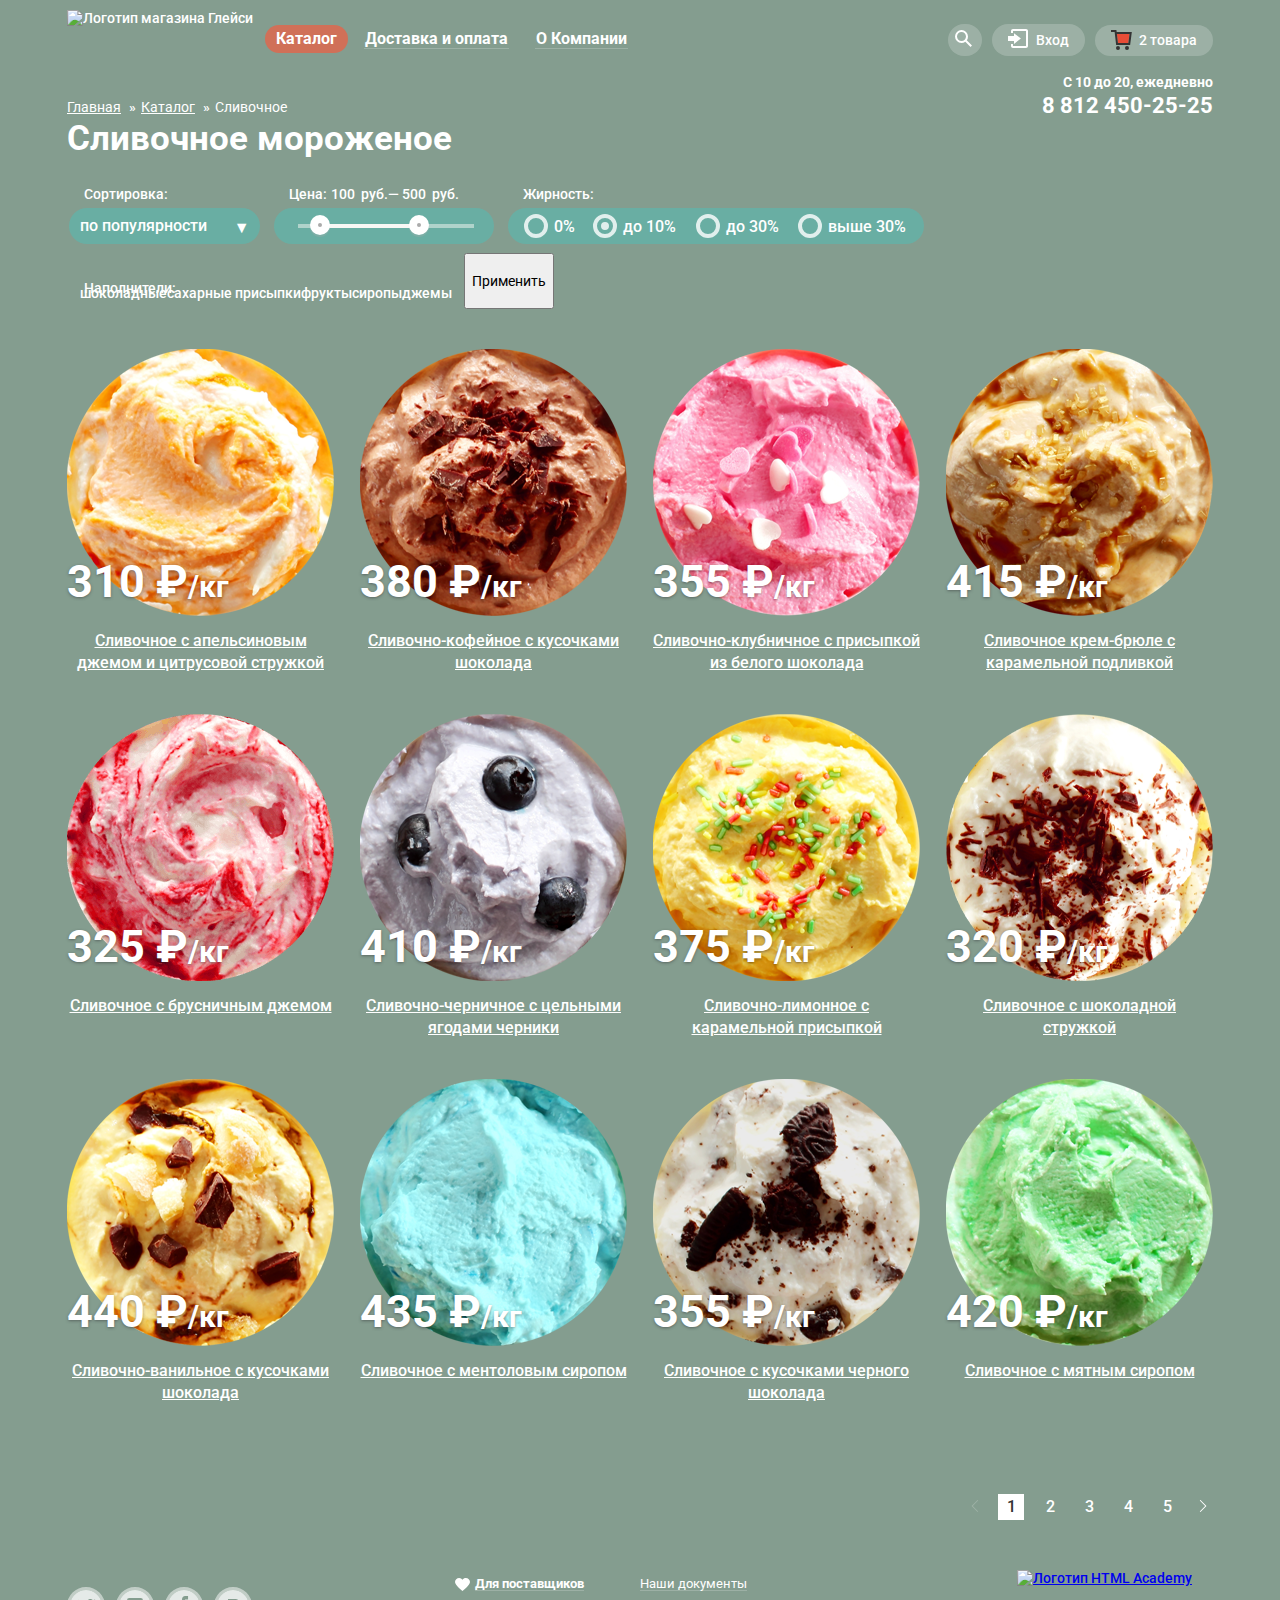
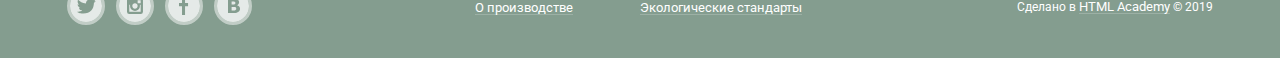
==== commit ce701308: "фильтр жирности закончил, блок с бегунками закончил, блок с сартировкой не понятно что делать с стил" ====
--- a/catalog.html
+++ b/catalog.html
@@ -168,16 +168,18 @@
 				<h1 class="catalog-tittle">Сливочное мороженое</h1>			
 				<form class="filters" action="gllacyshop.ru" type="get" name="filters">
 					<h2 class="visually-hidden">Фильтр мороженного</h2>
-					<fieldset class="filter-sort">
+					<fieldset class="filters-fildset filter-sort">
 						<legend>Сортировка:</legend>
-						<select class="sort" name="sort">
-							<option value="popularity">по популярности</option>
-							<option value="price-up">сначала недорогие</option>
-							<option value="price-down">сначала дорогие</option>
-							<option value="fatness">по жирности</option>
-						</select>
+						<div class="filter-sort-content filters-fildset-wrapper">						
+							<select class="filters-fildset-text filter-sort-select" name="sort">
+								<option value="popularity">по популярности</option>
+								<option value="price-up">сначала недорогие</option>
+								<option value="price-down">сначала дорогие</option>
+								<option value="fatness">по жирности</option>
+							</select>
+						</div>
 					</fieldset>
-					<fieldset class="filter-cost">
+					<fieldset class="filters-fildset filter-cost">
 						<legend>Цена:</legend>
 						<p class="filter-cost-value">
 							<input type="number" id="min-cost" min="50" max="645" step="5" value="100">
@@ -186,25 +188,31 @@
 							<input type="number" id="max-cost" min="55" max="650" step="5" value="500">
 							<label for="max-cost">руб.</label>
 						</p>
-						<div class="range">
-							<div class="range-line"></div>
-							<div class="range-line-strong"></div>
-							<button class="range-button" type="button">
+						<div class="range filters-fildset-wrapper">
+							<div class="range-line range-line-back"></div>
+							<div class="range-line range-line-front"></div>
+							<button class="range-button range-button-min" type="button">
 								<svg width="20" height="23"><path opacity=".3" fill="#ABABAB" d="M10 20C4.477 20 0 15.522 0 10v2c0 5.522 4.477 10 10 10 5.522 0 10-4.478 10-10v-2c0 5.522-4.478 10-10 10z"/><circle fill="#FFF" cx="10" cy="10" r="10"/><circle fill="#ABABAB" cx="10" cy="10" r="2"/></svg>
 							</button>
-							<button class="range-button" type="button">
+							<button class="range-button range-button-max" type="button">
 								<svg width="20" height="23"><path opacity=".3" fill="#ABABAB" d="M10 20C4.477 20 0 15.522 0 10v2c0 5.522 4.477 10 10 10 5.522 0 10-4.478 10-10v-2c0 5.522-4.478 10-10 10z"/><circle fill="#FFF" cx="10" cy="10" r="10"/><circle fill="#ABABAB" cx="10" cy="10" r="2"/></svg>
 							</button>
 						</div>
 					</fieldset>
-					<fieldset class="filter-fatness">
+					<fieldset class="filters-fildset filter-fatness">
 						<legend>Жирность:</legend>					
-						<label ><input type="radio" name="fatness" value="0%">0%</label>
-						<label ><input type="radio" name="fatness" value="to 10%" checked>до 10%</label>
-						<label ><input type="radio" name="fatness" value="to 30%">до 30%</label>
-						<label ><input type="radio" name="fatness" value="above 30%">выше 30%</label>
+							<div class="filter-fatness-content filters-fildset-wrapper">
+								<input type="radio" id="fat0" name="fat" value="fat0" class="filter-fatness-radio" >
+			            		<label class="filter-fatness-fat0 filters-fildset-text" for="fat0"> 0%</label>
+			            		<input type="radio" id="fat10" name="fat" value="fat10" checked class="filter-fatness-radio">
+			            		<label class="filter-fatness-fat10 filters-fildset-text" for="fat10"> до 10%</label>
+			            		<input type="radio" id="fat30" name="fat" value="fat30" class="filter-fatness-radio">
+			            		<label class="filter-fatness-fat30 filters-fildset-text" for="fat30"> до 30%</label>
+			            		<input type="radio" id="fat30up" name="fat" value="fat30up" class="filter-fatness-radio">
+			            		<label class="filter-fatness-fat30up filters-fildset-text" for="fat30up"> выше 30%</label>
+							</div>
 					</fieldset>
-					<fieldset class="filter-filler">
+					<fieldset class="filters-fildset filter-filler">
 						<legend>Наполнители:</legend>					
 						<label><input type="checkbox" name="filler" value="chocolate" checked>шоколадные</label>
 						<label><input type="checkbox" name="filler" value="sugar powder" checked>сахарные присыпки</label>
--- a/css/style.css
+++ b/css/style.css
@@ -10,7 +10,7 @@
 
   background-color: #849d8f;
   /*background-image: url("../img/gllacy-index.jpg");*/
-  background-image: url("../img/gllacy-catalog.jpg");
+  /*background-image: url("../img/gllacy-catalog.jpg");*/
   background-position: top center;
   background-repeat: no-repeat;
 }
@@ -193,6 +193,7 @@
 .sub-menu{
   display: none;
   position: absolute;
+  z-index: 2;
   overflow: hidden;
   margin-top: 5px;
   border-radius: 5px;
@@ -560,6 +561,8 @@
 .slider-footer{
   position: absolute;
   top:393px;
+  left: 50%;
+  margin-left: -337px;
   width: 675px;
 }
 .slider-footer p{
@@ -974,133 +977,227 @@
 
 /*фильтры каталога
 я потом доделаю стилизацию всего это добра когда уже
-сетки построим и так далее*/
-.filters{
-  display: flex;
-  flex-wrap: wrap;
-  margin-top: 25px;
-  color: red;
-}
-
-.filters fieldset{
-  border: none;
-  
-}
-.filters legend{
-  padding-left: 17px;
-  font-size: 14px;
-  font-weight: 500;
-  line-height: 16px;
-}
-.filter-sort{
-  display: flex;
-  position: relative;
-  width: 194px;
-  margin: 0;
-  padding: 0;
-}
-.sort{
-  height: 36px;
-  width: 194px;
-  margin-top: 8px;
-  padding-left: 11px;
-  font-size: 16px;
-  font-weight: 500;
-  line-height: 18px;
-  color: #ffffff;
-
-  border: none;
-  border-radius: 25px;
-  background-color: rgba(255, 255, 255, 0.2);
-
-  -ms-appearance: none;  
+сетки построим и так далее
+-ms-appearance: none;  
   -moz-appearance: none;
   -webkit-appearance: none;
   appearance: none;
-}
-
-.sort::-ms-expand{
+
+  ::-ms-expand{
   display: none;
-}
-
-.filter-sort::after{
-  position: absolute;
-  top: 17px;
-  right: 13px;
-  content: "▼";
-  font-size: 15px;
-  line-height: 18px;
-  color: #ffffff;
-}
-
-.sort option{
-  font-size: 14px;
-  font-weight: 400;
-  line-height: 16px;
-  color: #323232;
-}
-.filter-cost{
+}*/
+.filters {
+	display: flex;
+	flex-wrap: wrap;	
+}
+
+.filters legend{
+	position: absolute;
+	top: 0;
+	left: 15px;
+	color: #ffffff;
+	font-size: 14px;
+	font-weight: 500;
+	line-height: 16px;
+}
+.filters input[type="checkbox"],
+.filters input[type="radio"] {
+  display: none;
+}
+.filters-fildset{
 	position: relative;
 	display: flex;
-	margin: 0;
-	margin-left: 13px;
-	padding: 0;
+	margin-top: 27px;
+	border:none;
+}
+
+.filters-fildset-text{
+	color: #ffffff;
+	font-size: 16px;
+	font-weight: 500;
+	line-height: 18px;
+}
+.filters-fildset-wrapper{
+	height: 36px;
+	margin-top: 17px;
+	margin-left: -11px;
+	padding-left: 11px;
+	border-radius: 25px;
+	background-color: rgba(248, 247, 244, 0.2);
+	background-color: rgba(0, 247, 244, 0.2);
+}
+.filter-sort{
+	flex-direction: column;
+}
+.filter-sort-content{
+	position: relative;
+	display: flex;
+	width: 180px;
+}
+.filter-sort-content::after{
+	position: absolute;
+	top: 12px;
+	right: 10px;
+	content: "▼";
+	font-size: 16px;
+	
+}
+.filter-sort-content:hover{
+	color: #323232;
+}
+
+.filter-sort-select{
+	border: none;
+	background-color: transparent;
+	-ms-appearance: none;  
+  	-moz-appearance: none;
+ 	-webkit-appearance: none;
+  	appearance: none;
+}
+
+.filter-sort-select::-ms-expand{
+  display: none;
+}
+
+.filter-sort-select:hover{
+	color: #323232;
+}
+/*стили для option не работают в IE не знаю что с этим делать
+и еще не знаю как поле с пунктами селекта растянуть в ширину
+и сдвинуть влево. на width реагирует только мазила а 
+на маржины падинги и абсолюты вообще ни кто не реагирует.*/
+.filter-sort-select option{
+	font-size: 14px;
+	font-weight: 500;
+	line-height: 16px;
+	color: #323232;
+}
+.filter-sort-select option:selected,
+.filter-sort-select:hover{
+	background-color: #1e90ff;
 }
 .filter-cost-value{
 	position: absolute;
+	top: -14px;
+	left: 57px;
 	display: flex;
+}
+.filter-cost-value input{
+	display: block;
+	width: 30px;
 	margin: 0;
-	top: -15px;
-	left: 55px;
-}
-.filter-cost p{
-  font-size: 14px;
-  font-weight: 500;
-  line-height: 16px;
-  color: #ffffff;
-}
-.filter-cost input{
-	width: 28px;
-  font-size: 14px;
-  font-weight: 500;
-  line-height: 16px;
-  color: #ffffff;
-  color: red;
-
-  border: none;
-  background-color: transparent;
-
-  -moz-appearance: textfield;
-}
-
-.filter-cost input::-webkit-outer-spin-button,
-.filter-cost input::-webkit-inner-spin-button {
-  -webkit-appearance: none;
-  appearance: none;
-  margin: 0;
+	padding: 0;
+	font-size: 14px;
+	font-weight: 500;
+	line-height: 16px;
+	color: #ffffff;
+	border: none;
+	background-color: transparent;
+	-moz-appearance:textfield;
+}
+
+.filter-cost-value input::-webkit-outer-spin-button,
+.filter-cost-value input::-webkit-inner-spin-button {
+-webkit-appearance: none;
+margin: 0;
 }
 .range{
-	width: 220px;
-	height: 36px;
-	margin-top: 9px;
-	border-radius: 25px;
-	background-color: rgba(0, 255, 255, 0.2);
+	position: relative;
+	width: 209px;
+}
+.range-line{
+	position: absolute;
+	top: 16px;	
+	height: 4px;
+	
+}
+.range-line-back{
+	left: 24px;
+	width: 176px;
+	background-color: #f8f7f4;
+	opacity: 0.5;
+}
+.range-line-front{
+	left: 40px;
+	width: 107px;
+	background-color: #f8f7f4;
 }
 .range-button{
-  background-color: transparent;
-  border: none;
-}
-
-.filter-fatness label{
-  font-size: 16px;
-  font-weight: 500;
-  line-height: 18px;
-}
-
-.filter-fatness input{
-  font-size: 20px;
-}
-
+	position: absolute;
+	top: 7px;
+	margin: 0;
+	padding: 0;
+	border: none;
+	background-color: transparent;
+	cursor: pointer;
+}
+.range-button-min{	
+	left: 36px;
+}
+.range-button-max{
+	right: 65px;
+}
+.filter-fatness-content{
+	display: flex;
+	width: 416px;
+	height: 26px;
+	padding: 0;
+	padding-top: 10px;
+}
+.filter-fatness-content label{
+	cursor: pointer;
+}
+.filter-fatness-radio:not(checked) + label {
+  position: relative;
+  padding-left: 30px;
+}
+.filter-fatness-radio:not(checked) + label::before {
+  content: "";
+  width: 16px;
+  height: 16px;
+  border-radius: 50%;
+  border: 4px solid #ffffff;
+  opacity: 0.8;
+  position: absolute;
+  top: -4px;
+  left: 0;
+}
+.filter-fatness-radio:not(checked) + label:hover::before{
+	opacity: 1;
+}
+.filter-fatness-radio:not(checked):disabled + label::before{
+	opacity: 0.4;
+}
+.filter-fatness-radio:checked + label::after {
+  content: "";
+  width: 4px;
+  height: 4px;
+  border-radius: 50%;
+  border: 2px solid #ffffff;
+  position: absolute;
+  background-color: #ffffff;
+  opacity: 0.8;
+  left: 8px;
+  top: 4px;
+}
+.filter-fatness-radio:checked + label:hover::after{
+	opacity: 1;
+}
+.filter-fatness-radio:checked:disabled + label::after{
+	opacity: 0.4;
+}
+.filter-fatness-fat0{
+	margin-left: 16px;
+}
+.filter-fatness-fat10{
+	margin-left: 18px;
+}
+.filter-fatness-fat30{
+	margin-left: 20px;
+}
+.filter-fatness-fat30up{
+	margin-left: 19px;
+}
 /*блок с товарами*/
 .products{
   flex-wrap: wrap;
@@ -1337,6 +1434,7 @@
 
 .footer-heart{
   position: absolute;
+  z-index: 5;
   left: -20px;
   top: 2px;
   fill: #ffffff;
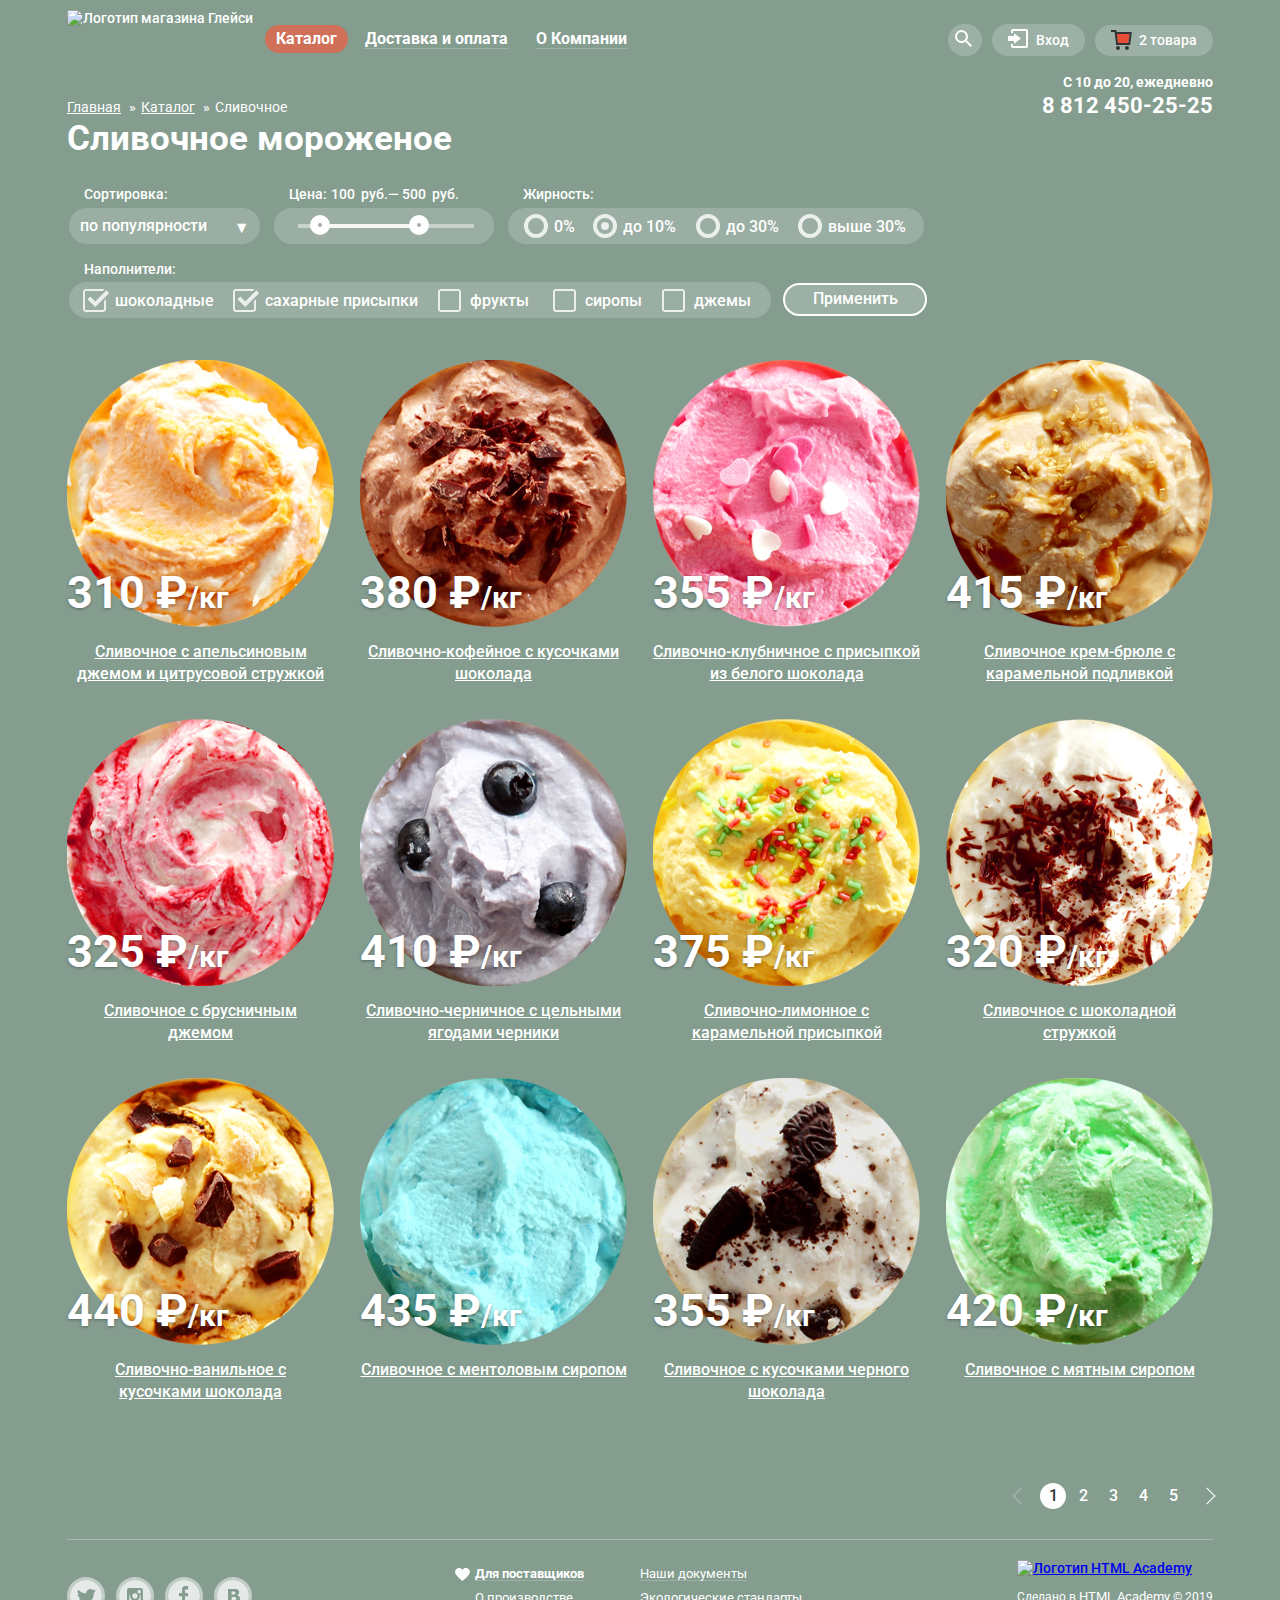
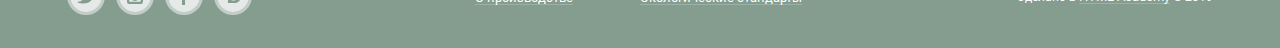
==== commit 63dfdefc: "закончил декортаивные элементы" ====
--- a/catalog.html
+++ b/catalog.html
@@ -201,26 +201,53 @@
 					</fieldset>
 					<fieldset class="filters-fildset filter-fatness">
 						<legend>Жирность:</legend>					
-							<div class="filter-fatness-content filters-fildset-wrapper">
-								<input type="radio" id="fat0" name="fat" value="fat0" class="filter-fatness-radio" >
-			            		<label class="filter-fatness-fat0 filters-fildset-text" for="fat0"> 0%</label>
-			            		<input type="radio" id="fat10" name="fat" value="fat10" checked class="filter-fatness-radio">
-			            		<label class="filter-fatness-fat10 filters-fildset-text" for="fat10"> до 10%</label>
-			            		<input type="radio" id="fat30" name="fat" value="fat30" class="filter-fatness-radio">
-			            		<label class="filter-fatness-fat30 filters-fildset-text" for="fat30"> до 30%</label>
-			            		<input type="radio" id="fat30up" name="fat" value="fat30up" class="filter-fatness-radio">
-			            		<label class="filter-fatness-fat30up filters-fildset-text" for="fat30up"> выше 30%</label>
-							</div>
+						<div class="filter-fatness-content filters-fildset-wrapper">
+							<input class="filter-fatness-radio" type="radio" id="fat0" name="fat" value="fat0">
+							<label class="filter-fatness-fat0 filters-fildset-text" for="fat0"> 0%</label>
+							<input class="filter-fatness-radio" type="radio" id="fat10" name="fat" value="fat10" checked>
+							<label class="filter-fatness-fat10 filters-fildset-text" for="fat10"> до 10%</label>
+							<input class="filter-fatness-radio" type="radio" id="fat30" name="fat" value="fat30">
+							<label class="filter-fatness-fat30 filters-fildset-text" for="fat30"> до 30%</label>
+							<input class="filter-fatness-radio" type="radio" id="fat30up" name="fat" value="fat30up">
+							<label class="filter-fatness-fat30up filters-fildset-text" for="fat30up"> выше 30%</label>
+						</div>
 					</fieldset>
 					<fieldset class="filters-fildset filter-filler">
 						<legend>Наполнители:</legend>					
-						<label><input type="checkbox" name="filler" value="chocolate" checked>шоколадные</label>
-						<label><input type="checkbox" name="filler" value="sugar powder" checked>сахарные присыпки</label>
-						<label><input type="checkbox" name="filler" value="fruit">фрукты</label>
-						<label><input type="checkbox" name="filler" value="syrup">сиропы</label>
-						<label><input type="checkbox" name="filler" value="jam">джемы</label>
+						<div class="filter-filler-content filters-fildset-wrapper">
+							<input class="filter-filler-checkbox" type="checkbox" name="filler" id="chocolate" value="chocolate" checked>
+							<label class="filter-filler-chocolate filters-fildset-text filters-filler-text" for="chocolate">
+								<svg class="filter-filler-icon filter-filler-checkbox-off" xmlns="http://www.w3.org/2000/svg" width="23" height="23" viewBox="0 0 23 23"><path  d="M20 2c.542 0 1 .458 1 1v17c0 .542-.458 1-1 1H3c-.542 0-1-.458-1-1V3c0-.542.458-1 1-1h17m0-2H3C1.35 0 0 1.35 0 3v17c0 1.65 1.35 3 3 3h17c1.65 0 3-1.35 3-3V3c0-1.65-1.35-3-3-3z"/></svg>
+								<svg class="filter-filler-icon filter-filler-checkbox-on" xmlns="http://www.w3.org/2000/svg" width="27" height="23" viewBox="0 0 27 23"><path  d="M7.285 7.486l-2.829 2.829 7.783 7.783L26.171 4.166l-2.828-2.829-11.104 11.102z"/><path  d="M21 20c0 .542-.458 1-1 1H3c-.542 0-1-.458-1-1V3c0-.542.458-1 1-1h16.908L21.493.415A2.96 2.96 0 0 0 20 0H3C1.35 0 0 1.35 0 3v17c0 1.65 1.35 3 3 3h17c1.65 0 3-1.35 3-3v-9.829l-2 2V20z"/></svg>
+								шоколадные
+							</label>
+							<input class="filter-filler-checkbox" type="checkbox" name="filler" id="sugar" value="sugar powder" checked>
+							<label class="filter-filler-sugar filters-fildset-text filters-filler-text" for="sugar">
+								<svg class="filter-filler-icon filter-filler-checkbox-off" xmlns="http://www.w3.org/2000/svg" width="23" height="23" viewBox="0 0 23 23"><path  d="M20 2c.542 0 1 .458 1 1v17c0 .542-.458 1-1 1H3c-.542 0-1-.458-1-1V3c0-.542.458-1 1-1h17m0-2H3C1.35 0 0 1.35 0 3v17c0 1.65 1.35 3 3 3h17c1.65 0 3-1.35 3-3V3c0-1.65-1.35-3-3-3z"/></svg>
+								<svg class="filter-filler-icon filter-filler-checkbox-on" xmlns="http://www.w3.org/2000/svg" width="27" height="23" viewBox="0 0 27 23"><path  d="M7.285 7.486l-2.829 2.829 7.783 7.783L26.171 4.166l-2.828-2.829-11.104 11.102z"/><path  d="M21 20c0 .542-.458 1-1 1H3c-.542 0-1-.458-1-1V3c0-.542.458-1 1-1h16.908L21.493.415A2.96 2.96 0 0 0 20 0H3C1.35 0 0 1.35 0 3v17c0 1.65 1.35 3 3 3h17c1.65 0 3-1.35 3-3v-9.829l-2 2V20z"/></svg>
+								сахарные присыпки
+							</label>
+							<input class="filter-filler-checkbox" type="checkbox" name="filler" id="fruit" value="fruit">
+							<label class="filter-filler-fruit filters-fildset-text filters-filler-text" for="fruit">
+								<svg class="filter-filler-icon filter-filler-checkbox-off" xmlns="http://www.w3.org/2000/svg" width="23" height="23" viewBox="0 0 23 23"><path  d="M20 2c.542 0 1 .458 1 1v17c0 .542-.458 1-1 1H3c-.542 0-1-.458-1-1V3c0-.542.458-1 1-1h17m0-2H3C1.35 0 0 1.35 0 3v17c0 1.65 1.35 3 3 3h17c1.65 0 3-1.35 3-3V3c0-1.65-1.35-3-3-3z"/></svg>
+								<svg class="filter-filler-icon filter-filler-checkbox-on" xmlns="http://www.w3.org/2000/svg" width="27" height="23" viewBox="0 0 27 23"><path  d="M7.285 7.486l-2.829 2.829 7.783 7.783L26.171 4.166l-2.828-2.829-11.104 11.102z"/><path  d="M21 20c0 .542-.458 1-1 1H3c-.542 0-1-.458-1-1V3c0-.542.458-1 1-1h16.908L21.493.415A2.96 2.96 0 0 0 20 0H3C1.35 0 0 1.35 0 3v17c0 1.65 1.35 3 3 3h17c1.65 0 3-1.35 3-3v-9.829l-2 2V20z"/></svg>
+								фрукты
+							</label>
+							<input class="filter-filler-checkbox" type="checkbox" name="filler" id="syrup" value="syrup">
+							<label class="filter-filler-syrup filters-fildset-text filters-filler-text" for="syrup">
+								<svg class="filter-filler-icon filter-filler-checkbox-off" xmlns="http://www.w3.org/2000/svg" width="23" height="23" viewBox="0 0 23 23"><path  d="M20 2c.542 0 1 .458 1 1v17c0 .542-.458 1-1 1H3c-.542 0-1-.458-1-1V3c0-.542.458-1 1-1h17m0-2H3C1.35 0 0 1.35 0 3v17c0 1.65 1.35 3 3 3h17c1.65 0 3-1.35 3-3V3c0-1.65-1.35-3-3-3z"/></svg>
+								<svg class="filter-filler-icon filter-filler-checkbox-on" xmlns="http://www.w3.org/2000/svg" width="27" height="23" viewBox="0 0 27 23"><path  d="M7.285 7.486l-2.829 2.829 7.783 7.783L26.171 4.166l-2.828-2.829-11.104 11.102z"/><path  d="M21 20c0 .542-.458 1-1 1H3c-.542 0-1-.458-1-1V3c0-.542.458-1 1-1h16.908L21.493.415A2.96 2.96 0 0 0 20 0H3C1.35 0 0 1.35 0 3v17c0 1.65 1.35 3 3 3h17c1.65 0 3-1.35 3-3v-9.829l-2 2V20z"/></svg>
+								сиропы
+							</label>
+							<input class="filter-filler-checkbox" type="checkbox" name="filler" id="jam" value="jam">
+							<label class="filter-filler-jam filters-fildset-text filters-filler-text" for="jam">
+								<svg class="filter-filler-icon filter-filler-checkbox-off" xmlns="http://www.w3.org/2000/svg" width="23" height="23" viewBox="0 0 23 23"><path  d="M20 2c.542 0 1 .458 1 1v17c0 .542-.458 1-1 1H3c-.542 0-1-.458-1-1V3c0-.542.458-1 1-1h17m0-2H3C1.35 0 0 1.35 0 3v17c0 1.65 1.35 3 3 3h17c1.65 0 3-1.35 3-3V3c0-1.65-1.35-3-3-3z"/></svg>
+								<svg class="filter-filler-icon filter-filler-checkbox-on" xmlns="http://www.w3.org/2000/svg" width="27" height="23" viewBox="0 0 27 23"><path  d="M7.285 7.486l-2.829 2.829 7.783 7.783L26.171 4.166l-2.828-2.829-11.104 11.102z"/><path  d="M21 20c0 .542-.458 1-1 1H3c-.542 0-1-.458-1-1V3c0-.542.458-1 1-1h16.908L21.493.415A2.96 2.96 0 0 0 20 0H3C1.35 0 0 1.35 0 3v17c0 1.65 1.35 3 3 3h17c1.65 0 3-1.35 3-3v-9.829l-2 2V20z"/></svg>
+								джемы
+							</label>
+						</div>
 					</fieldset>
-					<button class="filter-button" type="submit" value="use-filters">Применить</button>
+					<button class="filter-button filters-fildset-text" type="submit" value="use-filters">Применить</button>
 				</form>			
 				<section class="products column">
 					<h2 class="visually-hidden">Каталог мороженного</h2>
@@ -251,7 +278,7 @@
 					<article class="products-item">
 						<img class="products-image" src="img/ice-cream-cowberry.png" width="267" height="267" alt="Фото мороженного">
 						<p>325 ₽<span>/кг</span></p>
-						<a href="#" class="default-link products-link">Сливочное с брусничным джемом</a>
+						<a href="#" class="default-link products-link">Сливочное с брусничным<br> джемом</a>
 						<a class="button products-button" href="#">Быстрый просмотр</a>
 					</article>
 					<article class="products-item">
@@ -275,7 +302,7 @@
 					<article class="products-item">
 						<img class="products-image" src="img/ice-cream-vanilla.png" width="267" height="267" alt="Фото мороженного">
 						<p>440 ₽<span>/кг</span></p>
-						<a href="#" class="default-link products-link">Сливочно-ванильное с кусочками шоколада</a>
+						<a href="#" class="default-link products-link">Сливочно-ванильное с <br>кусочками шоколада</a>
 						<a class="button products-button" href="#">Быстрый просмотр</a>
 					</article>
 					<article class="products-item">
@@ -300,10 +327,7 @@
 			</section>
 			<section class="catalog-navigation">
 				<h2 class="visually-hidden">Перемещение по страницам каталога</h2>
-				<button class="disabled button-navigation" aria-label="предыдущая страница" type="button">
-					<!-- где то прочел что Safari 11 не понимает трансформ так что не факт что так можно			 -->
-					<svg width="8" height="12" transform="rotate(180)"><path d="M7.237 5.642L1.73.132c-.2-.197-.52-.197-.717 0s-.198.52 0 .717L6.163 6l-5.15 5.15c-.2.198-.2.52 0 .717.098.1.228.148.357.148.13 0 .26-.05.358-.148l5.51-5.51c.198-.197.198-.517 0-.715z"/></svg>
-				</button>
+				<button class="disabled button-navigation" aria-label="предыдущая страница" type="button" role="down"></button>
 				<ul class="catalog-pages">
 					<li class="catalog-pages-item"><a  class="active" href="#">1</a></li>
 					<li class="catalog-pages-item"><a href="#">2</a></li>
@@ -311,9 +335,7 @@
 					<li class="catalog-pages-item"><a href="#">4</a></li>
 					<li class="catalog-pages-item"><a href="#">5</a></li>
 				</ul>
-				<button class="button-navigation" aria-label="следующая страница" type="button">
-					<svg width="8" height="12"><path d="M7.237 5.642L1.73.132c-.2-.197-.52-.197-.717 0s-.198.52 0 .717L6.163 6l-5.15 5.15c-.2.198-.2.52 0 .717.098.1.228.148.357.148.13 0 .26-.05.358-.148l5.51-5.51c.198-.197.198-.517 0-.715z"/></svg>
-				</button>
+				<button class="button-navigation" aria-label="следующая страница" type="button" role="up"></button>
 			</section>
 		</div>
 	</main>
--- a/css/style.css
+++ b/css/style.css
@@ -9,8 +9,6 @@
   color: #ffffff;
 
   background-color: #849d8f;
-  /*background-image: url("../img/gllacy-index.jpg");*/
-  /*background-image: url("../img/gllacy-catalog.jpg");*/
   background-position: top center;
   background-repeat: no-repeat;
 }
@@ -975,17 +973,7 @@
   line-height: 41px;
 }
 
-/*фильтры каталога
-я потом доделаю стилизацию всего это добра когда уже
-сетки построим и так далее
--ms-appearance: none;  
-  -moz-appearance: none;
-  -webkit-appearance: none;
-  appearance: none;
-
-  ::-ms-expand{
-  display: none;
-}*/
+/*фильтры каталога*/
 .filters {
 	display: flex;
 	flex-wrap: wrap;	
@@ -1024,7 +1012,6 @@
 	padding-left: 11px;
 	border-radius: 25px;
 	background-color: rgba(248, 247, 244, 0.2);
-	background-color: rgba(0, 247, 244, 0.2);
 }
 .filter-sort{
 	flex-direction: column;
@@ -1062,19 +1049,12 @@
 .filter-sort-select:hover{
 	color: #323232;
 }
-/*стили для option не работают в IE не знаю что с этим делать
-и еще не знаю как поле с пунктами селекта растянуть в ширину
-и сдвинуть влево. на width реагирует только мазила а 
-на маржины падинги и абсолюты вообще ни кто не реагирует.*/
+
 .filter-sort-select option{
 	font-size: 14px;
 	font-weight: 500;
 	line-height: 16px;
 	color: #323232;
-}
-.filter-sort-select option:selected,
-.filter-sort-select:hover{
-	background-color: #1e90ff;
 }
 .filter-cost-value{
 	position: absolute;
@@ -1198,16 +1178,93 @@
 .filter-fatness-fat30up{
 	margin-left: 19px;
 }
+.filter-filler{
+  margin-top: 8px;
+}
+.filter-filler-content{
+  display: flex;
+  width: 688px;
+  margin-top: 16px;
+  padding: 0;
+  padding-left: 14px;
+}
+.filters-filler-text{
+  position: relative;
+  margin-top: 10px;
+  padding-left: 32px;
+  cursor: pointer;
+}
+.filter-filler-icon{
+  display: none;
+  position: absolute;
+  top: -3px;
+  left: 0;
+  fill: rgba(255, 255, 255, 0.8);
+}
+.filters-filler-text:hover .filter-filler-icon{
+  fill: rgba(255, 255, 255, 1);
+}
+.filter-filler-sugar{
+  margin-left: 19px;
+}
+.filter-filler-fruit{
+  margin-left: 20px;
+}
+.filter-filler-syrup{
+  margin-left: 24px;
+}
+.filter-filler-jam{
+  margin-left: 20px;
+}
+.filter-filler-checkbox:not(checked) + label > .filter-filler-checkbox-off{
+  display: block;
+}
+.filter-filler-checkbox:checked + label > .filter-filler-checkbox-on{
+  display: none;
+}
+.filter-filler-checkbox:checked + label > .filter-filler-checkbox-off{
+  display: none;
+}
+.filter-filler-checkbox:checked + label > .filter-filler-checkbox-on{
+  display: block;
+}
+.filter-filler-checkbox:disabled + label > .filter-filler-icon{
+  fill: rgba(255, 255, 255, 0.4);
+}
+.filter-button{
+  width: 144px;
+  height: 33px;
+  margin-top: 30px;
+  padding: 0 auto;
+  border: none;
+  border-radius: 25px;
+  border: 2px solid #ffffff;
+  background-color: rgba(255, 255, 255, 0.2);
+  cursor: pointer;
+}
+.filter-button:hover{
+  background-color: rgba(255, 255, 255, 1);
+  color: #323232; 
+}
+.filter-button:active{
+  height: 37px;
+  box-shadow: inset 0 2px 1px #696969;
+  border: none;
+  background-color: rgba(255, 255, 255, 0.8);
+  color: #323232; 
+}
+
 /*блок с товарами*/
 .products{
   flex-wrap: wrap;
+  /*margin-top: -10px;*/
 }
 
 .products-item{
   position: relative;
   z-index: 1;
   width: 267px;
-  margin-top: 40px;
+  margin-top: 34px;
 
   text-align: center;
 }
@@ -1295,14 +1352,15 @@
   align-items: center;
   justify-content: flex-end;
 
-  margin-top: 90px;
-  padding-bottom: 30px;    
+  margin-top: 80px;
+  padding-bottom: 30px;
+  border-bottom: 1px solid rgba(255, 255, 255, 0.3);    
 }
 
 /* класс через JS будет вешаться если 
 мы находимся на первой или последней странице*/
 .catalog-navigation .disabled{
-  fill: #9db1a5;
+  border-color: rgba(255,255,255,0.3);
 }
 
 .catalog-navigation ul{
@@ -1314,6 +1372,7 @@
   font-weight: 500;
   line-height: 18px;
   color: #ffffff;
+  border-radius: 50%;
 
   text-decoration: none;
 }
@@ -1329,12 +1388,23 @@
 
 /*блок со страницами каталога*/
 .button-navigation{
+  width: 12px;
+  height: 12px;
+  padding: 0;
   background-color: transparent;
   border: none;
-  fill: #ffffff;
+  border-top: 1px solid #fff;
+  border-left: 1px solid #fff;
 
   cursor: pointer;
 }
+.button-navigation[role="down"]{  
+  transform: rotate(-45deg);
+}
+.button-navigation[role="up"]{  
+  transform: rotate(135deg);
+}
+
 .catalog-pages{
   display: flex;
 
@@ -1343,11 +1413,14 @@
 }
 
 .catalog-pages-item{
-  margin-right: 13px;
+  margin-right: 4px;
 }
 
 .catalog-pages-item:first-child{
   margin-left: 13px;
+}
+.catalog-pages-item:last-child{
+  margin-right: 15px;
 }
 
 .catalog-pages-item a{
@@ -1370,11 +1443,12 @@
 }
 
 .footer-content{
+  position: relative;
   display: flex;
   justify-content: space-between;
 
   padding-top: 20px;
-  padding-bottom: 30px;  
+  padding-bottom: 30px;
 }
 
 /*соцсети*/
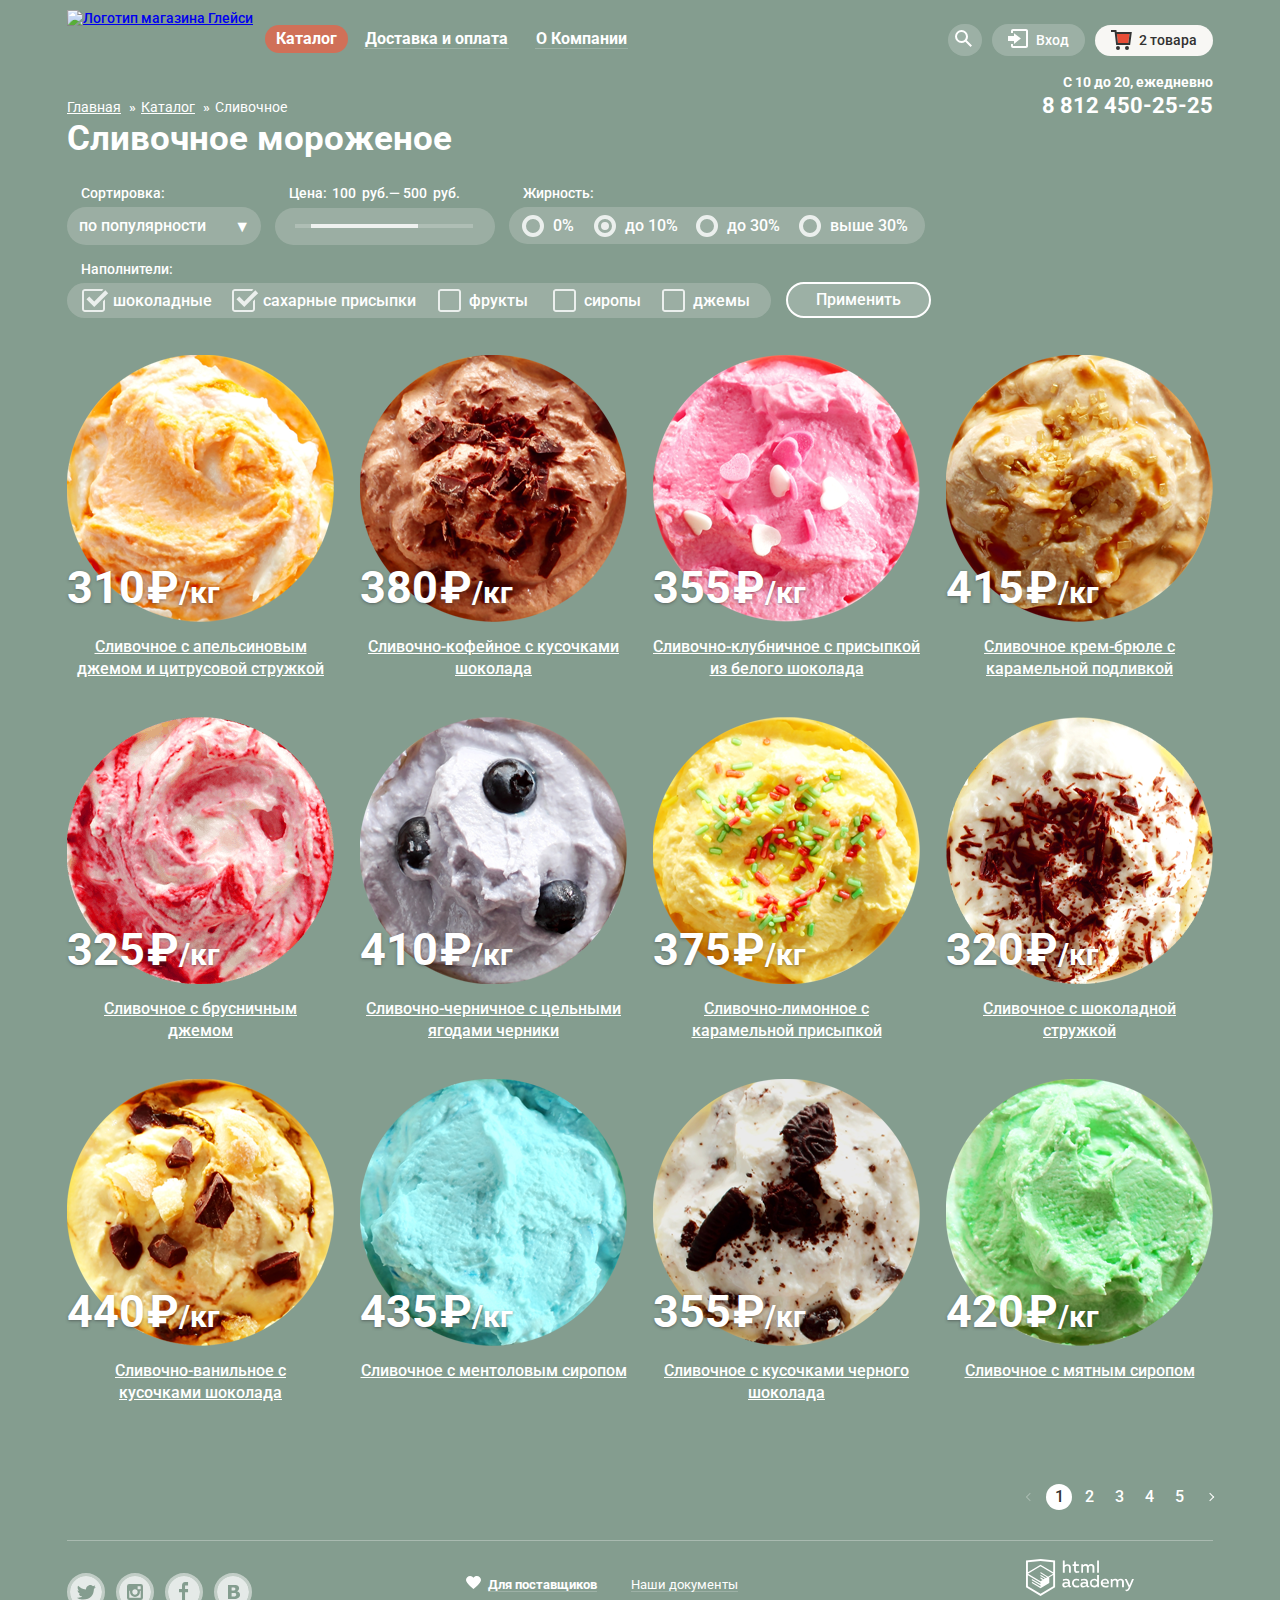
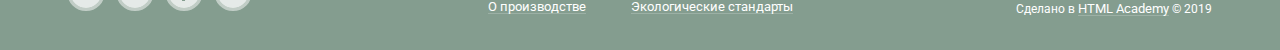
==== commit 95b09fb7: "Меклкие правки" ====
--- a/catalog.html
+++ b/catalog.html
@@ -3,15 +3,15 @@
 <head>
 	<meta charset="utf-8">
 	<link href="https://fonts.googleapis.com/css?family=Roboto:400,500,700&display=swap&subset=cyrillic" rel="stylesheet">
-	<link rel="stylesheet" href="css/normalize.css" rel="stylesheet">
-	<link rel="stylesheet" href="css/style.css" rel="stylesheet">
+	<link rel="stylesheet" href="css/normalize.css">
+	<link rel="stylesheet" href="css/style.css">
 	<title>GllacyShop|catalog</title>
 </head>
 <body>
 	<header class="main-header">
 		<div class="header-wrapper content-container">
 			<div class="navigation-wrapper">
-				<a class="header-logo"><img src="img/svg/logo.svg" width="154" height="64" alt="Логотип магазина Глейси"></a>
+				<a class="header-logo" href="index.html"><img src="img/svg/logo.svg" width="154" height="64" alt="Логотип магазина Глейси"></a>
 				<nav class="main-navigation">
 					<ul class="main-menu list">
 						<li class="main-menu-item">
@@ -21,7 +21,7 @@
 									<a href="#" class="sub-menu-link divider"><b>Новинки</b></a>
 								</li>
 								<li class="sub-menu-item">
-									<a href="catalog.html" class="sub-menu-link">Сливочное</a>
+									<a href="catalog.html" class="sub-menu-link last">Сливочное</a>
 								</li>
 								<li class="sub-menu-item">
 									<a href="#" class="sub-menu-link">Щербеты</a>
@@ -29,7 +29,7 @@
 								<li class="sub-menu-item">
 									<a href="#" class="sub-menu-link">Фруктовый лед</a>
 								</li>
-								<li class="sub-menu-item">
+								<li class="sub-menu-item ">
 									<a href="#" class="sub-menu-link">Мелорин</a>
 								</li>
 							</ul>
@@ -42,6 +42,7 @@
 						</li>
 					</ul>
 					<section class="user-navigation">
+						<h2 class="visually-hidden">Пользовательское меню</h2>
 						<div class="user-navigation-item user-search">
 							<button class="user-button button-search" type="button" aria-label="Поиск">
 								<svg width="21" height="21">
@@ -49,7 +50,7 @@
 								</svg>
 							</button>
 							<!-- Ховер Поиск-->
-							<form class="search-form user-navigation-popup" action="gllacyshop.ru" type="post" name="search-form">
+							<form class="search-form user-navigation-popup" action="gllacyshop.ru" method="post" name="search-form">
 								<fieldset class="form-fieldset search-fieldset">
 									<legend class="visually-hidden">Форма поиска</legend>
 									<input class="form-input search-input" type="search" name="search" placeholder="Крем-брюле">
@@ -62,9 +63,9 @@
 								Вход
 							</button>
 							<!-- Ховер Вход в личный кабинет-->
-							<form class="account-form user-navigation-popup" action="gllacyshop.ru" type="post" name="account-form">
+							<form class="account-form user-navigation-popup" action="gllacyshop.ru" method="post" name="account-form">
 								<fieldset class="form-fieldset account-fieldset">
-									<legend class="visually-hidden">Личный кабинет</legend>	
+									<legend class="visually-hidden">Личный кабинет</legend>
 									<label for="user-login-lk" class="visually-hidden">Логин</label>
 									<input class="form-input account-input" type="email" name="user-login" id="user-login-lk" placeholder="email@example.com">
 									<label for="user-password" class="visually-hidden">Пароль</label>
@@ -73,10 +74,10 @@
 										<button class="button login-submit" type="submit" value="login">Войти</button>
 										<ul class="account-form-list">
 											<li>
-												<a href="#" class="form-link default-link">Забыли пароль?</a>
+												<a href="#" class="account-form-link default-link">Забыли пароль?</a>
 											</li>
-											<li>												
-												<a href="#" class="form-link default-link">Новая регистрация</a>
+											<li>
+												<a href="#" class="account-form-link default-link">Новая регистрация</a>
 											</li>
 										</ul>
 									</div>
@@ -84,32 +85,32 @@
 							</form>
 						</div>
 						<div class="user-navigation-item user-cart">
-							<button class="user-button button-cart" type="button">
+							<button class="user-button button-cart button-cart-full" type="button">
 								<svg width="21" height="20"><path fill="#E84D37" d="M5.888 4.031L6.922 13h10.45l1.176-8.969z"/><circle fill="#343434" cx="6.984" cy="18" r="2"/><circle fill="#343434" cx="15.984" cy="18" r="2"/><path fill="#343434" d="M5.657 2.031L5.422 0H0v2h3.64l1.5 13h13.988l1.699-12.969H5.657zM17.372 13H6.922L5.888 4.031h12.66L17.372 13z"/></svg>
 								2 товара
 							</button>
 							<!-- Ховер Корзина-->
-							<form class="cart-form form-fieldset user-navigation-popup" action="gllacyshop.ru" type="post" name="cart-form">
+							<form class="cart-form form-fieldset user-navigation-popup" action="gllacyshop.ru" method="post" name="cart-form">
 								<div class="cart-item">
 									<button class="delete-item" type="button" value="delet-item" aria-label="удалить товар">
 										<svg xmlns="http://www.w3.org/2000/svg" width="11" height="11" viewBox="0 0 11 11"><path fill="#231F20" d="M10.979.728l-.708-.707L5.5 4.792.729.021.021.728 4.793 5.5.021 10.271l.707.708L5.5 6.207l4.771 4.772.708-.708L6.207 5.5z"/></svg>
 									</button>
-									<div class="cart-item-img">
+									<figure class="cart-item-img">
 										<img src="img/ice-cream-orange.png" width="33" height="33" alt="Фото мороженного">
-									</div>
+									</figure>
 									<div class="cart-item-name">
-										<input class="cart-text" type="hidden" id="cart-item-000001" value="000001">
-										<label class="cart-text" for="cart-item-000001" name="cart-item-name">Пломбир с апельсиновым джемом</label>
+										<input class="cart-text visually-hidden" id="cart-item-000001" value="000001">
+										<label class="cart-text" for="cart-item-000001">Пломбир с апельсиновым джемом</label>
 									</div >
 									<div class="cart-item-prise">
-										<input class="cart-text" type="hidden" id="cart-item-w-1" value="1.5" readonly>
+										<input class="cart-text visually-hidden" id="cart-item-w-1" value="1.5">
 										<label class="cart-text" for="cart-item-w-1">1,5&nbsp;кг</label>
 										<span class="cart-text">x</span>
-										<input class="cart-text cart-price" type="hidden" id="cart-item-p-1" value="200" readonly>
+										<input class="cart-text cart-price visually-hidden" id="cart-item-p-1" value="200">
 										<label class="cart-text cart-price" for="cart-item-p-1">200 руб.</label>
 									</div>
 									<div class="cart-item-cost">
-										<input class="cart-text" type="hidden" type="hidden" id="cart-item-c-1" value="300">
+										<input class="cart-text visually-hidden" id="cart-item-c-1" value="300">
 										<label class="cart-text" for="cart-item-c-1">300 руб.</label>
 									</div>
 								</div>
@@ -117,26 +118,26 @@
 									<button class="delete-item" type="button" value="delet-item" aria-label="удалить товар">
 										<svg xmlns="http://www.w3.org/2000/svg" width="11" height="11" viewBox="0 0 11 11"><path fill="#231F20" d="M10.979.728l-.708-.707L5.5 4.792.729.021.021.728 4.793 5.5.021 10.271l.707.708L5.5 6.207l4.771 4.772.708-.708L6.207 5.5z"/></svg>
 									</button>
-									<div class="cart-item-img">
+									<figure class="cart-item-img">
 										<img src="img/ice-cream-strawberry.png" width="33" height="33" alt="Фото мороженного">
-									</div>
+									</figure>
 									<div class="cart-item-name">
-										<input class="cart-text" type="hidden" id="cart-item-000002" value="000002">
-										<label class="cart-text" for="cart-item-000002" name="cart-item-name">Клубничный пломбир с присыпкой из белого шоколада</label>
+										<input class="cart-text visually-hidden" id="cart-item-000002" value="000002">
+										<label class="cart-text" for="cart-item-000002">Клубничный пломбир с присыпкой из белого шоколада</label>
 									</div >
 									<div class="cart-item-prise">
-										<input class="cart-text" type="hidden" id="cart-item-w-1" value="1.5" readonly>
-										<label class="cart-text" for="cart-item-w-1">1,5&nbsp;кг</label>
+										<input class="cart-text visually-hidden" id="cart-item-w-2" value="1.5">
+										<label class="cart-text" for="cart-item-w-2">1,5&nbsp;кг</label>
 										<span class="cart-text">x</span>
-										<input class="cart-text cart-price" type="hidden" id="cart-item-p-1" value="300">
-										<label class="cart-text cart-price" for="cart-item-p-1">300 руб.</label>
+										<input class="cart-text cart-price visually-hidden" id="cart-item-p-2" value="300">
+										<label class="cart-text cart-price" for="cart-item-p-2">300 руб.</label>
 									</div>
 									<div class="cart-item-cost">
-										<input class="cart-text" type="hidden" id="cart-item-c-1" value="450">
-										<label class="cart-text" for="cart-item-c-1">450 руб.</label>
+										<input class="cart-text visually-hidden" id="cart-item-c-2" value="450">
+										<label class="cart-text" for="cart-item-c-2">450 руб.</label>
 									</div>
 								</div>
-								<p class="cart-total">Итого:750 руб.</p>
+								<p class="cart-total">Итого: 750 руб.</p>
 								<button class="button cart-button" type="submit">Оформить заказ</button>
 
 							</form>
@@ -152,7 +153,7 @@
 		</div>
 	</header>
 	<main>
-		<div class="content-container">			
+		<div class="content-container">
 			<ul class="breadcrumb-menu">
 				<li>
 					<a href="index.html" class="default-link">Главная</a>
@@ -163,14 +164,14 @@
 				<li>
 					<a>Сливочное</a>
 				</li>
-			</ul>			
+			</ul>
 			<section class="catalog">
-				<h1 class="catalog-tittle">Сливочное мороженое</h1>			
-				<form class="filters" action="gllacyshop.ru" type="get" name="filters">
+				<h1 class="catalog-tittle">Сливочное мороженое</h1>
+				<form class="filters" action="gllacyshop.ru" method="get" name="filters">
 					<h2 class="visually-hidden">Фильтр мороженного</h2>
 					<fieldset class="filters-fildset filter-sort">
-						<legend>Сортировка:</legend>
-						<div class="filter-sort-content filters-fildset-wrapper">						
+						<legend class="filters-fildset-tittle">Сортировка:</legend>
+						<div class="filter-sort-content filters-fildset-wrapper">
 							<select class="filters-fildset-text filter-sort-select" name="sort">
 								<option value="popularity">по популярности</option>
 								<option value="price-up">сначала недорогие</option>
@@ -180,146 +181,163 @@
 						</div>
 					</fieldset>
 					<fieldset class="filters-fildset filter-cost">
-						<legend>Цена:</legend>
-						<p class="filter-cost-value">
-							<input type="number" id="min-cost" min="50" max="645" step="5" value="100">
-							<label for="min-cost">руб.</label>
-							&mdash;&nbsp;
-							<input type="number" id="max-cost" min="55" max="650" step="5" value="500">
-							<label for="max-cost">руб.</label>
-						</p>
+						<div class="filter-cost-header">
+							<h3 class="filters-fildset-tittle">Цена:</h3>
+							<p class="filter-cost-value">
+								<input type="number" id="min-cost" min="50" max="645" step="5" value="100">
+								<label for="min-cost">руб.</label>
+								&mdash;&nbsp;
+								<input type="number" id="max-cost" min="55" max="650" step="5" value="500">
+								<label for="max-cost">руб.</label>
+							</p>
+						</div>
 						<div class="range filters-fildset-wrapper">
 							<div class="range-line range-line-back"></div>
 							<div class="range-line range-line-front"></div>
 							<button class="range-button range-button-min" type="button">
-								<svg width="20" height="23"><path opacity=".3" fill="#ABABAB" d="M10 20C4.477 20 0 15.522 0 10v2c0 5.522 4.477 10 10 10 5.522 0 10-4.478 10-10v-2c0 5.522-4.478 10-10 10z"/><circle fill="#FFF" cx="10" cy="10" r="10"/><circle fill="#ABABAB" cx="10" cy="10" r="2"/></svg>
 							</button>
 							<button class="range-button range-button-max" type="button">
-								<svg width="20" height="23"><path opacity=".3" fill="#ABABAB" d="M10 20C4.477 20 0 15.522 0 10v2c0 5.522 4.477 10 10 10 5.522 0 10-4.478 10-10v-2c0 5.522-4.478 10-10 10z"/><circle fill="#FFF" cx="10" cy="10" r="10"/><circle fill="#ABABAB" cx="10" cy="10" r="2"/></svg>
 							</button>
 						</div>
 					</fieldset>
 					<fieldset class="filters-fildset filter-fatness">
-						<legend>Жирность:</legend>					
+						<legend class="filters-fildset-tittle">Жирность:</legend>
 						<div class="filter-fatness-content filters-fildset-wrapper">
-							<input class="filter-fatness-radio" type="radio" id="fat0" name="fat" value="fat0">
-							<label class="filter-fatness-fat0 filters-fildset-text" for="fat0"> 0%</label>
-							<input class="filter-fatness-radio" type="radio" id="fat10" name="fat" value="fat10" checked>
+							<input class="filter-fatness-radio visually-hidden" type="radio" id="fat0" name="fat" value="fat0">
+							<label class="filter-fatness-fat0 filters-fildset-text" for="fat0" > 0%</label>
+							<input class="filter-fatness-radio visually-hidden" type="radio" id="fat10" name="fat" value="fat10" checked>
 							<label class="filter-fatness-fat10 filters-fildset-text" for="fat10"> до 10%</label>
-							<input class="filter-fatness-radio" type="radio" id="fat30" name="fat" value="fat30">
+							<input class="filter-fatness-radio visually-hidden" type="radio" id="fat30" name="fat" value="fat30">
 							<label class="filter-fatness-fat30 filters-fildset-text" for="fat30"> до 30%</label>
-							<input class="filter-fatness-radio" type="radio" id="fat30up" name="fat" value="fat30up">
+							<input class="filter-fatness-radio visually-hidden" type="radio" id="fat30up" name="fat" value="fat30up">
 							<label class="filter-fatness-fat30up filters-fildset-text" for="fat30up"> выше 30%</label>
 						</div>
 					</fieldset>
 					<fieldset class="filters-fildset filter-filler">
-						<legend>Наполнители:</legend>					
+						<legend class="filters-fildset-tittle">Наполнители:</legend>
 						<div class="filter-filler-content filters-fildset-wrapper">
-							<input class="filter-filler-checkbox" type="checkbox" name="filler" id="chocolate" value="chocolate" checked>
-							<label class="filter-filler-chocolate filters-fildset-text filters-filler-text" for="chocolate">
-								<svg class="filter-filler-icon filter-filler-checkbox-off" xmlns="http://www.w3.org/2000/svg" width="23" height="23" viewBox="0 0 23 23"><path  d="M20 2c.542 0 1 .458 1 1v17c0 .542-.458 1-1 1H3c-.542 0-1-.458-1-1V3c0-.542.458-1 1-1h17m0-2H3C1.35 0 0 1.35 0 3v17c0 1.65 1.35 3 3 3h17c1.65 0 3-1.35 3-3V3c0-1.65-1.35-3-3-3z"/></svg>
-								<svg class="filter-filler-icon filter-filler-checkbox-on" xmlns="http://www.w3.org/2000/svg" width="27" height="23" viewBox="0 0 27 23"><path  d="M7.285 7.486l-2.829 2.829 7.783 7.783L26.171 4.166l-2.828-2.829-11.104 11.102z"/><path  d="M21 20c0 .542-.458 1-1 1H3c-.542 0-1-.458-1-1V3c0-.542.458-1 1-1h16.908L21.493.415A2.96 2.96 0 0 0 20 0H3C1.35 0 0 1.35 0 3v17c0 1.65 1.35 3 3 3h17c1.65 0 3-1.35 3-3v-9.829l-2 2V20z"/></svg>
+							<input class="filter-filler-checkbox visually-hidden" type="checkbox" name="filler" id="chocolate" value="chocolate" checked>
+							<label class="filter-filler-chocolate filters-fildset-text filters-filler-label" for="chocolate">
+								<svg  xmlns="http://www.w3.org/2000/svg" width="27" height="23" viewBox="0 0 27 23">
+									<path class="filter-filler-icon filter-filler-checkbox-off" d="M20 2c.542 0 1 .458 1 1v17c0 .542-.458 1-1 1H3c-.542 0-1-.458-1-1V3c0-.542.458-1 1-1h17m0-2H3C1.35 0 0 1.35 0 3v17c0 1.65 1.35 3 3 3h17c1.65 0 3-1.35 3-3V3c0-1.65-1.35-3-3-3z"/><path class="filter-filler-icon filter-filler-checkbox-on" d="M7.285 7.486l-2.829 2.829 7.783 7.783L26.171 4.166l-2.828-2.829-11.104 11.102z"/><path class="filter-filler-icon filter-filler-checkbox-on" d="M21 20c0 .542-.458 1-1 1H3c-.542 0-1-.458-1-1V3c0-.542.458-1 1-1h16.908L21.493.415A2.96 2.96 0 0 0 20 0H3C1.35 0 0 1.35 0 3v17c0 1.65 1.35 3 3 3h17c1.65 0 3-1.35 3-3v-9.829l-2 2V20z"/>
+								</svg>
 								шоколадные
 							</label>
-							<input class="filter-filler-checkbox" type="checkbox" name="filler" id="sugar" value="sugar powder" checked>
-							<label class="filter-filler-sugar filters-fildset-text filters-filler-text" for="sugar">
-								<svg class="filter-filler-icon filter-filler-checkbox-off" xmlns="http://www.w3.org/2000/svg" width="23" height="23" viewBox="0 0 23 23"><path  d="M20 2c.542 0 1 .458 1 1v17c0 .542-.458 1-1 1H3c-.542 0-1-.458-1-1V3c0-.542.458-1 1-1h17m0-2H3C1.35 0 0 1.35 0 3v17c0 1.65 1.35 3 3 3h17c1.65 0 3-1.35 3-3V3c0-1.65-1.35-3-3-3z"/></svg>
-								<svg class="filter-filler-icon filter-filler-checkbox-on" xmlns="http://www.w3.org/2000/svg" width="27" height="23" viewBox="0 0 27 23"><path  d="M7.285 7.486l-2.829 2.829 7.783 7.783L26.171 4.166l-2.828-2.829-11.104 11.102z"/><path  d="M21 20c0 .542-.458 1-1 1H3c-.542 0-1-.458-1-1V3c0-.542.458-1 1-1h16.908L21.493.415A2.96 2.96 0 0 0 20 0H3C1.35 0 0 1.35 0 3v17c0 1.65 1.35 3 3 3h17c1.65 0 3-1.35 3-3v-9.829l-2 2V20z"/></svg>
+							<input class="filter-filler-checkbox visually-hidden" type="checkbox" name="filler" id="sugar" value="sugar powder" checked>
+							<label class="filter-filler-sugar filters-fildset-text filters-filler-label" for="sugar">
+								<svg xmlns="http://www.w3.org/2000/svg" width="27" height="23" viewBox="0 0 27 23">
+									<path class="filter-filler-icon filter-filler-checkbox-off" d="M20 2c.542 0 1 .458 1 1v17c0 .542-.458 1-1 1H3c-.542 0-1-.458-1-1V3c0-.542.458-1 1-1h17m0-2H3C1.35 0 0 1.35 0 3v17c0 1.65 1.35 3 3 3h17c1.65 0 3-1.35 3-3V3c0-1.65-1.35-3-3-3z"/><path class="filter-filler-icon filter-filler-checkbox-on" d="M7.285 7.486l-2.829 2.829 7.783 7.783L26.171 4.166l-2.828-2.829-11.104 11.102z"/><path class="filter-filler-icon filter-filler-checkbox-on" d="M21 20c0 .542-.458 1-1 1H3c-.542 0-1-.458-1-1V3c0-.542.458-1 1-1h16.908L21.493.415A2.96 2.96 0 0 0 20 0H3C1.35 0 0 1.35 0 3v17c0 1.65 1.35 3 3 3h17c1.65 0 3-1.35 3-3v-9.829l-2 2V20z"/>
+								</svg>
 								сахарные присыпки
 							</label>
-							<input class="filter-filler-checkbox" type="checkbox" name="filler" id="fruit" value="fruit">
-							<label class="filter-filler-fruit filters-fildset-text filters-filler-text" for="fruit">
-								<svg class="filter-filler-icon filter-filler-checkbox-off" xmlns="http://www.w3.org/2000/svg" width="23" height="23" viewBox="0 0 23 23"><path  d="M20 2c.542 0 1 .458 1 1v17c0 .542-.458 1-1 1H3c-.542 0-1-.458-1-1V3c0-.542.458-1 1-1h17m0-2H3C1.35 0 0 1.35 0 3v17c0 1.65 1.35 3 3 3h17c1.65 0 3-1.35 3-3V3c0-1.65-1.35-3-3-3z"/></svg>
-								<svg class="filter-filler-icon filter-filler-checkbox-on" xmlns="http://www.w3.org/2000/svg" width="27" height="23" viewBox="0 0 27 23"><path  d="M7.285 7.486l-2.829 2.829 7.783 7.783L26.171 4.166l-2.828-2.829-11.104 11.102z"/><path  d="M21 20c0 .542-.458 1-1 1H3c-.542 0-1-.458-1-1V3c0-.542.458-1 1-1h16.908L21.493.415A2.96 2.96 0 0 0 20 0H3C1.35 0 0 1.35 0 3v17c0 1.65 1.35 3 3 3h17c1.65 0 3-1.35 3-3v-9.829l-2 2V20z"/></svg>
+							<input class="filter-filler-checkbox visually-hidden" type="checkbox" name="filler" id="fruit" value="fruit">
+							<label class="filter-filler-fruit filters-fildset-text filters-filler-label" for="fruit">
+								<svg  xmlns="http://www.w3.org/2000/svg" width="27" height="23" viewBox="0 0 27 23">
+									<path class="filter-filler-icon filter-filler-checkbox-off" d="M20 2c.542 0 1 .458 1 1v17c0 .542-.458 1-1 1H3c-.542 0-1-.458-1-1V3c0-.542.458-1 1-1h17m0-2H3C1.35 0 0 1.35 0 3v17c0 1.65 1.35 3 3 3h17c1.65 0 3-1.35 3-3V3c0-1.65-1.35-3-3-3z"/><path class="filter-filler-icon filter-filler-checkbox-on" d="M7.285 7.486l-2.829 2.829 7.783 7.783L26.171 4.166l-2.828-2.829-11.104 11.102z"/><path class="filter-filler-icon filter-filler-checkbox-on" d="M21 20c0 .542-.458 1-1 1H3c-.542 0-1-.458-1-1V3c0-.542.458-1 1-1h16.908L21.493.415A2.96 2.96 0 0 0 20 0H3C1.35 0 0 1.35 0 3v17c0 1.65 1.35 3 3 3h17c1.65 0 3-1.35 3-3v-9.829l-2 2V20z"/>
+								</svg>
 								фрукты
 							</label>
-							<input class="filter-filler-checkbox" type="checkbox" name="filler" id="syrup" value="syrup">
-							<label class="filter-filler-syrup filters-fildset-text filters-filler-text" for="syrup">
-								<svg class="filter-filler-icon filter-filler-checkbox-off" xmlns="http://www.w3.org/2000/svg" width="23" height="23" viewBox="0 0 23 23"><path  d="M20 2c.542 0 1 .458 1 1v17c0 .542-.458 1-1 1H3c-.542 0-1-.458-1-1V3c0-.542.458-1 1-1h17m0-2H3C1.35 0 0 1.35 0 3v17c0 1.65 1.35 3 3 3h17c1.65 0 3-1.35 3-3V3c0-1.65-1.35-3-3-3z"/></svg>
-								<svg class="filter-filler-icon filter-filler-checkbox-on" xmlns="http://www.w3.org/2000/svg" width="27" height="23" viewBox="0 0 27 23"><path  d="M7.285 7.486l-2.829 2.829 7.783 7.783L26.171 4.166l-2.828-2.829-11.104 11.102z"/><path  d="M21 20c0 .542-.458 1-1 1H3c-.542 0-1-.458-1-1V3c0-.542.458-1 1-1h16.908L21.493.415A2.96 2.96 0 0 0 20 0H3C1.35 0 0 1.35 0 3v17c0 1.65 1.35 3 3 3h17c1.65 0 3-1.35 3-3v-9.829l-2 2V20z"/></svg>
+							<input class="filter-filler-checkbox visually-hidden" type="checkbox" name="filler" id="syrup" value="syrup">
+							<label class="filter-filler-syrup filters-fildset-text filters-filler-label" for="syrup">
+								<svg  xmlns="http://www.w3.org/2000/svg" width="27" height="23" viewBox="0 0 27 23">
+									<path class="filter-filler-icon filter-filler-checkbox-off" d="M20 2c.542 0 1 .458 1 1v17c0 .542-.458 1-1 1H3c-.542 0-1-.458-1-1V3c0-.542.458-1 1-1h17m0-2H3C1.35 0 0 1.35 0 3v17c0 1.65 1.35 3 3 3h17c1.65 0 3-1.35 3-3V3c0-1.65-1.35-3-3-3z"/><path class="filter-filler-icon filter-filler-checkbox-on" d="M7.285 7.486l-2.829 2.829 7.783 7.783L26.171 4.166l-2.828-2.829-11.104 11.102z"/><path class="filter-filler-icon filter-filler-checkbox-on" d="M21 20c0 .542-.458 1-1 1H3c-.542 0-1-.458-1-1V3c0-.542.458-1 1-1h16.908L21.493.415A2.96 2.96 0 0 0 20 0H3C1.35 0 0 1.35 0 3v17c0 1.65 1.35 3 3 3h17c1.65 0 3-1.35 3-3v-9.829l-2 2V20z"/>
+								</svg>
 								сиропы
 							</label>
-							<input class="filter-filler-checkbox" type="checkbox" name="filler" id="jam" value="jam">
-							<label class="filter-filler-jam filters-fildset-text filters-filler-text" for="jam">
-								<svg class="filter-filler-icon filter-filler-checkbox-off" xmlns="http://www.w3.org/2000/svg" width="23" height="23" viewBox="0 0 23 23"><path  d="M20 2c.542 0 1 .458 1 1v17c0 .542-.458 1-1 1H3c-.542 0-1-.458-1-1V3c0-.542.458-1 1-1h17m0-2H3C1.35 0 0 1.35 0 3v17c0 1.65 1.35 3 3 3h17c1.65 0 3-1.35 3-3V3c0-1.65-1.35-3-3-3z"/></svg>
-								<svg class="filter-filler-icon filter-filler-checkbox-on" xmlns="http://www.w3.org/2000/svg" width="27" height="23" viewBox="0 0 27 23"><path  d="M7.285 7.486l-2.829 2.829 7.783 7.783L26.171 4.166l-2.828-2.829-11.104 11.102z"/><path  d="M21 20c0 .542-.458 1-1 1H3c-.542 0-1-.458-1-1V3c0-.542.458-1 1-1h16.908L21.493.415A2.96 2.96 0 0 0 20 0H3C1.35 0 0 1.35 0 3v17c0 1.65 1.35 3 3 3h17c1.65 0 3-1.35 3-3v-9.829l-2 2V20z"/></svg>
+							<input class="filter-filler-checkbox visually-hidden" type="checkbox" name="filler" id="jam" value="jam">
+							<label class="filter-filler-jam filters-fildset-text filters-filler-label" for="jam">
+								<svg  xmlns="http://www.w3.org/2000/svg" width="27" height="23" viewBox="0 0 27 23">
+									<path class="filter-filler-icon filter-filler-checkbox-off" d="M20 2c.542 0 1 .458 1 1v17c0 .542-.458 1-1 1H3c-.542 0-1-.458-1-1V3c0-.542.458-1 1-1h17m0-2H3C1.35 0 0 1.35 0 3v17c0 1.65 1.35 3 3 3h17c1.65 0 3-1.35 3-3V3c0-1.65-1.35-3-3-3z"/><path class="filter-filler-icon filter-filler-checkbox-on" d="M7.285 7.486l-2.829 2.829 7.783 7.783L26.171 4.166l-2.828-2.829-11.104 11.102z"/><path class="filter-filler-icon filter-filler-checkbox-on" d="M21 20c0 .542-.458 1-1 1H3c-.542 0-1-.458-1-1V3c0-.542.458-1 1-1h16.908L21.493.415A2.96 2.96 0 0 0 20 0H3C1.35 0 0 1.35 0 3v17c0 1.65 1.35 3 3 3h17c1.65 0 3-1.35 3-3v-9.829l-2 2V20z"/>
+								</svg>
 								джемы
 							</label>
 						</div>
 					</fieldset>
 					<button class="filter-button filters-fildset-text" type="submit" value="use-filters">Применить</button>
-				</form>			
-				<section class="products column">
+				</form>
+				<section class="products">
 					<h2 class="visually-hidden">Каталог мороженного</h2>
 					<article class="products-item">
+						<h3 class="visually-hidden">Карточка товара</h3>
 						<img class="products-image" src="img/ice-cream-orange.png" width="267" height="267" alt="Фото мороженного">
-						<p>310 ₽<span>/кг</span></p>
+						<p>310<span class="ruble">&#8381;</span><span class="kilo">/кг</span></p>
 						<a href="#" class="default-link products-link">Сливочное с апельсиновым джемом и цитрусовой стружкой</a>
 						<a class="button products-button" href="#">Быстрый просмотр</a>
 					</article>
 					<article class="products-item">
+						<h3 class="visually-hidden">Карточка товара</h3>
 						<img class="products-image" src="img/ice-cream-choco.png" width="267" height="267" alt="Фото мороженного">
-						<p>380 ₽<span>/кг</span></p>
+						<p>380<span class="ruble">&#8381;</span><span class="kilo">/кг</span></p>
 						<a href="#" class="default-link products-link">Сливочно-кофейное с кусочками шоколада</a>
 						<a class="button products-button" href="#">Быстрый просмотр</a>
 					</article>
 					<article class="products-item">
+						<h3 class="visually-hidden">Карточка товара</h3>
 						<img class="products-image" src="img/ice-cream-strawberry.png" width="267" height="267" alt="Фото мороженного">
-						<p>355 ₽<span>/кг</span></p>
+						<p>355<span class="ruble">&#8381;</span><span class="kilo">/кг</span></p>
 						<a href="#" class="default-link products-link">Сливочно-клубничное с присыпкой из белого шоколада</a>
 						<a class="button products-button" href="#">Быстрый просмотр</a>
 					</article>
 					<article class="products-item">
+						<h3 class="visually-hidden">Карточка товара</h3>
 						<img class="products-image" src="img/ice-cream-caramel.png" width="267" height="267" alt="Фото мороженного">
-						<p>415 ₽<span>/кг</span></p>
+						<p>415<span class="ruble">&#8381;</span><span class="kilo">/кг</span></p>
 						<a href="#" class="default-link products-link">Сливочное крем-брюле с карамельной подливкой</a>
 						<a class="button products-button" href="#">Быстрый просмотр</a>
 					</article>
 					<article class="products-item">
+						<h3 class="visually-hidden">Карточка товара</h3>
 						<img class="products-image" src="img/ice-cream-cowberry.png" width="267" height="267" alt="Фото мороженного">
-						<p>325 ₽<span>/кг</span></p>
+						<p>325<span class="ruble">&#8381;</span><span class="kilo">/кг</span></p>
 						<a href="#" class="default-link products-link">Сливочное с брусничным<br> джемом</a>
 						<a class="button products-button" href="#">Быстрый просмотр</a>
 					</article>
 					<article class="products-item">
+						<h3 class="visually-hidden">Карточка товара</h3>
 						<img class="products-image" src="img/ice-cream-blueberry.png" width="267" height="267" alt="Фото мороженного">
-						<p>410 ₽<span>/кг</span></p>
+						<p>410<span class="ruble">&#8381;</span><span class="kilo">/кг</span></p>
 						<a href="#" class="default-link products-link">Сливочно-черничное с цельными ягодами черники</a>
 						<a class="button products-button" href="#">Быстрый просмотр</a>
 					</article>
 					<article class="products-item">
+						<h3 class="visually-hidden">Карточка товара</h3>
 						<img class="products-image" src="img/ice-cream-lemon.png" width="267" height="267" alt="Фото мороженного">
-						<p>375 ₽<span>/кг</span></p>
+						<p>375<span class="ruble">&#8381;</span><span class="kilo">/кг</span></p>
 						<a href="#" class="default-link products-link">Сливочно-лимонное с карамельной присыпкой</a>
 						<a class="button products-button" href="#">Быстрый просмотр</a>
 					</article>
 					<article class="products-item">
+						<h3 class="visually-hidden">Карточка товара</h3>
 						<img class="products-image" src="img/ice-cream-choco-chip.png" width="267" height="267" alt="Фото мороженного">
-						<p>320 ₽<span>/кг</span></p>
+						<p>320<span class="ruble">&#8381;</span><span class="kilo">/кг</span></p>
 						<a href="#" class="default-link products-link">Сливочное с шоколадной стружкой</a>
 						<a class="button products-button" href="#">Быстрый просмотр</a>
 					</article>
 					<article class="products-item">
+						<h3 class="visually-hidden">Карточка товара</h3>
 						<img class="products-image" src="img/ice-cream-vanilla.png" width="267" height="267" alt="Фото мороженного">
-						<p>440 ₽<span>/кг</span></p>
+						<p>440<span class="ruble">&#8381;</span><span class="kilo">/кг</span></p>
 						<a href="#" class="default-link products-link">Сливочно-ванильное с <br>кусочками шоколада</a>
 						<a class="button products-button" href="#">Быстрый просмотр</a>
 					</article>
 					<article class="products-item">
+						<h3 class="visually-hidden">Карточка товара</h3>
 						<img class="products-image" src="img/ice-cream-menthol.png" width="267" height="267" alt="Фото мороженного">
-						<p>435 ₽<span>/кг</span></p>
+						<p>435<span class="ruble">&#8381;</span><span class="kilo">/кг</span></p>
 						<a href="#" class="default-link products-link">Сливочноe с ментоловым сиропом</a>
 						<a class="button products-button" href="#">Быстрый просмотр</a>
 					</article>
 					<article class="products-item">
+						<h3 class="visually-hidden">Карточка товара</h3>
 						<img class="products-image" src="img/ice-cream-choco-black.png" width="267" height="267" alt="Фото мороженного">
-						<p>355 ₽<span>/кг</span></p>
+						<p>355<span class="ruble">&#8381;</span><span class="kilo">/кг</span></p>
 						<a href="#" class="default-link products-link">Сливочное с кусочками черного шоколада</a>
 						<a class="button products-button" href="#">Быстрый просмотр</a>
 					</article>
 					<article class="products-item">
+						<h3 class="visually-hidden">Карточка товара</h3>
 						<img class="products-image" src="img/ice-cream-mint.png" width="267" height="267" alt="Фото мороженного">
-						<p>420 ₽<span>/кг</span></p>
+						<p>420<span class="ruble">&#8381;</span><span class="kilo">/кг</span></p>
 						<a href="#" class="default-link products-link">Сливочное с мятным сиропом</a>
 						<a class="button products-button" href="#">Быстрый просмотр</a>
 					</article>
@@ -327,7 +345,7 @@
 			</section>
 			<section class="catalog-navigation">
 				<h2 class="visually-hidden">Перемещение по страницам каталога</h2>
-				<button class="disabled button-navigation" aria-label="предыдущая страница" type="button" role="down"></button>
+				<button class="disabled button-navigation left-arrow" type="button"><span class="visually-hidden">Предыдущая страница каталога</span></button>
 				<ul class="catalog-pages">
 					<li class="catalog-pages-item"><a  class="active" href="#">1</a></li>
 					<li class="catalog-pages-item"><a href="#">2</a></li>
@@ -335,51 +353,53 @@
 					<li class="catalog-pages-item"><a href="#">4</a></li>
 					<li class="catalog-pages-item"><a href="#">5</a></li>
 				</ul>
-				<button class="button-navigation" aria-label="следующая страница" type="button" role="up"></button>
+				<button class="button-navigation right-arrow" type="button"><span class="visually-hidden">следующая страница каталога</span></button>
 			</section>
 		</div>
 	</main>
 	<footer class="main-footer">
 		<div class="footer-content content-container">
-			<ul class="social-network">
-				<li>
-					<a href="#" aria-label="Ссылка на twitter магазина Gllacy">
-						<svg width="32" height="32"><path d="M16 0C7.164 0 0 7.164 0 16c0 8.837 7.164 16 16 16 8.837 0 16-7.163 16-16 0-8.836-7.163-16-16-16zm7.944 12.809c-.251 6.516-3.463 10.832-10.992 10.702h-.486c-.447 0-4.543-.443-5.344-1.823 2.479.19 4.247-.406 5.12-1.136-1.048-.289-2.923-.461-3.251-2.848.384.104.618.221 1.299.113-1.307-.824-2.758-1.519-2.679-3.643.311.317 1.164.518 1.46.457-.768-.233-2.149-3.244-.974-4.781 1.984 1.79 4.075 3.482 7.804 3.643.227-2.214 1.24-3.699 3.168-4.325 1.84-.479 3.255.26 3.901 1.138.737-.224 1.453-.466 2.193-.685-.004.833-.569 1.463-.935 1.709.747.165 1.423-.475 1.423-.475-.184.963-1.094 1.725-1.707 1.954z"/></svg>
-					</a>
-				</li>
-				<li>
-					<a href="#" aria-label="Ссылка на instagram магазина Gllacy">
-						<svg width="32" height="32"><g><path d="M20.916 16a4.938 4.938 0 1 1-9.877 0c0-.394.051-.773.138-1.14h-.897v6.838h11.396V14.86h-.897c.086.367.137.746.137 1.14z"/><path d="M15.978 18.659c1.466 0 2.659-1.193 2.659-2.659s-1.193-2.659-2.659-2.659c-1.466 0-2.659 1.193-2.659 2.659s1.192 2.659 2.659 2.659zM18.637 10.302h3.039v3.039h-3.039z"/><path d="M16 0C7.164 0 0 7.164 0 16c0 8.837 7.164 16 16 16 8.837 0 16-7.163 16-16 0-8.836-7.163-16-16-16zm7.955 21.698a2.285 2.285 0 0 1-2.279 2.279H10.279A2.285 2.285 0 0 1 8 21.698V10.302a2.286 2.286 0 0 1 2.279-2.279h11.396a2.286 2.286 0 0 1 2.279 2.279v11.396z"/></g></svg>
-					</a>
-				</li>
-				<li>
-					<a href="#" aria-label="Ссылка на facebook магазина Gllacy">
-						<svg width="32" height="32"><path d="M16 0C7.164 0 0 7.163 0 16s7.164 16 16 16c8.837 0 16-7.164 16-16S24.837 0 16 0zm4.062 9.455h-3.021v3.444h3.021v3.445h-3.021v8.61H14.02v-8.61H11v-3.445h3.021V9.455c0-1.902 1.353-3.445 3.021-3.445h3.021v3.445z"/></svg>
-					</a>
-				</li>
-				<li>
-					<a href="#" aria-label="Ссылка на VK магазина Gllacy">
-						<svg width="32" height="32"><g><path d="M16.637 14.495c.402-.019.719-.082.951-.188.326-.145.54-.33.641-.559.101-.229.15-.496.15-.797 0-.232-.058-.465-.174-.697-.116-.232-.322-.405-.617-.517-.264-.1-.592-.155-.984-.165a76.242 76.242 0 0 0-1.652-.014h-.339v2.965h.565c.571 0 1.057-.009 1.459-.028zM18.118 17.084c-.282-.081-.672-.125-1.166-.132a127.97 127.97 0 0 0-1.55-.009h-.79v3.493h.264c1.014 0 1.74-.003 2.18-.009a3.2 3.2 0 0 0 1.212-.245c.377-.157.633-.364.774-.625s.214-.562.214-.9c0-.446-.088-.788-.261-1.03-.17-.241-.464-.423-.877-.543z"/><path d="M16 0C7.164 0 0 7.164 0 16c0 8.837 7.164 16 16 16 8.837 0 16-7.163 16-16 0-8.836-7.163-16-16-16zm6.602 20.531a3.73 3.73 0 0 1-1.124 1.327c-.552.415-1.161.71-1.823.886s-1.501.264-2.519.264h-6.121V8.987h5.443c1.13 0 1.957.038 2.48.113a5.126 5.126 0 0 1 1.561.5c.533.27.929.632 1.189 1.087.26.455.392.975.392 1.558 0 .678-.179 1.278-.536 1.795-.358.518-.863.92-1.517 1.208v.075c.917.182 1.642.559 2.179 1.13.537.571.807 1.325.807 2.261 0 .678-.138 1.283-.411 1.817z"/></g></svg>
-					</a>
-				</li>
-			</ul>		
-			<ul class="footer-menu">
-				<li>
-					<a href="#" class="default-link footer-menu-link bold-link"><svg class="footer-heart" width="15" height="13"><path d="M10.799 0c-1.35 0-2.551.65-3.3 1.661A4.097 4.097 0 0 0 4.199 0C1.875 0 0 1.806 0 4.044 0 7.223 7.499 13 7.499 13s7.499-5.777 7.499-8.956C14.998 1.806 13.123 0 10.799 0z"/></svg>Для поставщиков</a>
-				</li>
-				<li>
-					<a href="#" class="default-link footer-menu-link">Наши документы</a>
-				</li>
-				<li>
-					<a href="#" class="default-link footer-menu-link">О производстве</a>
-				</li>
-				<li>
-					<a href="#" class="default-link footer-menu-link">Экологические стандарты</a>
-				</li>
-			</ul>		
+			<div class="main-footer-navigation">
+				<ul class="social-network list">
+					<li>
+						<a href="#" aria-label="Ссылка на twitter магазина Gllacy">
+							<svg width="32" height="32"><path d="M16 0C7.164 0 0 7.164 0 16c0 8.837 7.164 16 16 16 8.837 0 16-7.163 16-16 0-8.836-7.163-16-16-16zm7.944 12.809c-.251 6.516-3.463 10.832-10.992 10.702h-.486c-.447 0-4.543-.443-5.344-1.823 2.479.19 4.247-.406 5.12-1.136-1.048-.289-2.923-.461-3.251-2.848.384.104.618.221 1.299.113-1.307-.824-2.758-1.519-2.679-3.643.311.317 1.164.518 1.46.457-.768-.233-2.149-3.244-.974-4.781 1.984 1.79 4.075 3.482 7.804 3.643.227-2.214 1.24-3.699 3.168-4.325 1.84-.479 3.255.26 3.901 1.138.737-.224 1.453-.466 2.193-.685-.004.833-.569 1.463-.935 1.709.747.165 1.423-.475 1.423-.475-.184.963-1.094 1.725-1.707 1.954z"/></svg>
+						</a>
+					</li>
+					<li>
+						<a href="#" aria-label="Ссылка на instagram магазина Gllacy">
+							<svg width="32" height="32"><g><path d="M20.916 16a4.938 4.938 0 1 1-9.877 0c0-.394.051-.773.138-1.14h-.897v6.838h11.396V14.86h-.897c.086.367.137.746.137 1.14z"/><path d="M15.978 18.659c1.466 0 2.659-1.193 2.659-2.659s-1.193-2.659-2.659-2.659c-1.466 0-2.659 1.193-2.659 2.659s1.192 2.659 2.659 2.659zM18.637 10.302h3.039v3.039h-3.039z"/><path d="M16 0C7.164 0 0 7.164 0 16c0 8.837 7.164 16 16 16 8.837 0 16-7.163 16-16 0-8.836-7.163-16-16-16zm7.955 21.698a2.285 2.285 0 0 1-2.279 2.279H10.279A2.285 2.285 0 0 1 8 21.698V10.302a2.286 2.286 0 0 1 2.279-2.279h11.396a2.286 2.286 0 0 1 2.279 2.279v11.396z"/></g></svg>
+						</a>
+					</li>
+					<li>
+						<a href="#" aria-label="Ссылка на facebook магазина Gllacy">
+							<svg width="32" height="32"><path d="M16 0C7.164 0 0 7.163 0 16s7.164 16 16 16c8.837 0 16-7.164 16-16S24.837 0 16 0zm4.062 9.455h-3.021v3.444h3.021v3.445h-3.021v8.61H14.02v-8.61H11v-3.445h3.021V9.455c0-1.902 1.353-3.445 3.021-3.445h3.021v3.445z"/></svg>
+						</a>
+					</li>
+					<li>
+						<a href="#" aria-label="Ссылка на VK магазина Gllacy">
+							<svg width="32" height="32"><g><path d="M16.637 14.495c.402-.019.719-.082.951-.188.326-.145.54-.33.641-.559.101-.229.15-.496.15-.797 0-.232-.058-.465-.174-.697-.116-.232-.322-.405-.617-.517-.264-.1-.592-.155-.984-.165a76.242 76.242 0 0 0-1.652-.014h-.339v2.965h.565c.571 0 1.057-.009 1.459-.028zM18.118 17.084c-.282-.081-.672-.125-1.166-.132a127.97 127.97 0 0 0-1.55-.009h-.79v3.493h.264c1.014 0 1.74-.003 2.18-.009a3.2 3.2 0 0 0 1.212-.245c.377-.157.633-.364.774-.625s.214-.562.214-.9c0-.446-.088-.788-.261-1.03-.17-.241-.464-.423-.877-.543z"/><path d="M16 0C7.164 0 0 7.164 0 16c0 8.837 7.164 16 16 16 8.837 0 16-7.163 16-16 0-8.836-7.163-16-16-16zm6.602 20.531a3.73 3.73 0 0 1-1.124 1.327c-.552.415-1.161.71-1.823.886s-1.501.264-2.519.264h-6.121V8.987h5.443c1.13 0 1.957.038 2.48.113a5.126 5.126 0 0 1 1.561.5c.533.27.929.632 1.189 1.087.26.455.392.975.392 1.558 0 .678-.179 1.278-.536 1.795-.358.518-.863.92-1.517 1.208v.075c.917.182 1.642.559 2.179 1.13.537.571.807 1.325.807 2.261 0 .678-.138 1.283-.411 1.817z"/></g></svg>
+						</a>
+					</li>
+				</ul>
+				<ul class="footer-menu list">
+					<li class="footer-menu-item">
+						<a href="#" class="default-link footer-menu-link"><svg class="footer-heart" width="15" height="13"><path d="M10.799 0c-1.35 0-2.551.65-3.3 1.661A4.097 4.097 0 0 0 4.199 0C1.875 0 0 1.806 0 4.044 0 7.223 7.499 13 7.499 13s7.499-5.777 7.499-8.956C14.998 1.806 13.123 0 10.799 0z"/></svg><b>Для поставщиков</b></a>
+					</li>
+					<li class="footer-menu-item">
+						<a href="#" class="default-link footer-menu-link">Наши документы</a>
+					</li>
+					<li class="footer-menu-item">
+						<a href="#" class="default-link footer-menu-link">О производстве</a>
+					</li>
+					<li class="footer-menu-item">
+						<a href="#" class="default-link footer-menu-link">Экологические стандарты</a>
+					</li>
+				</ul>
+			</div>
 			<div class="copyright">
-				<a href="https://htmlacademy.ru/intensive/htmlcss" aria-label="Ссылка на интенсивный курс HTML Academy"><img src="img/svg/logo-htmlacademy.svg" alt="Логотип HTML Academy" width="108" height="39"></a>
-				<p>Сделано в <a href="#" class="default-link footer-menu-link">HTML Academy</a> © 2019</p>
+				<a class="default-link" href="https://htmlacademy.ru/intensive/htmlcss" aria-label="Ссылка на интенсивный курс HTML Academy"><svg class="copyright-logo" id="Layer_1" data-name="Layer 1" xmlns="http://www.w3.org/2000/svg" viewBox="0 0 108.08 36.85"><path d="M44.61,26.88a2,2,0,0,0,.55-0.1v1.33a3.25,3.25,0,0,1-1.18.21,1.67,1.67,0,0,1-1.67-1,4.84,4.84,0,0,1-3.14,1.08c-1.51,0-2.91-.83-2.91-2.55,0-2.13,2-2.79,3.71-2.79a11.08,11.08,0,0,1,2.17.25v-0.3c0-1-.76-1.77-2.19-1.77a7.42,7.42,0,0,0-3,.64v-1.7a10.21,10.21,0,0,1,3.19-.55c2.36,0,3.81,1.12,3.81,3.65v3a0.54,0.54,0,0,0,.49.59h0.17Zm-6.44-1.13A1.35,1.35,0,0,0,39.63,27h0.11a3.39,3.39,0,0,0,2.41-1V24.58a9.72,9.72,0,0,0-1.81-.21c-1,0-2.16.33-2.16,1.38h0Zm12.36-6.11a5,5,0,0,1,2.57.64V22a4.08,4.08,0,0,0-2.3-.7,2.75,2.75,0,1,0,0,5.49,5,5,0,0,0,2.43-.64v1.71a6.27,6.27,0,0,1-2.76.57A4.21,4.21,0,0,1,46,24.51q0-.21,0-0.41a4.32,4.32,0,0,1,4.18-4.46h0.38Zm12.17,7.24a2,2,0,0,0,.55-0.1v1.33a3.25,3.25,0,0,1-1.18.21,1.67,1.67,0,0,1-1.67-1,4.84,4.84,0,0,1-3.14,1.08c-1.51,0-2.91-.83-2.91-2.55,0-2.13,2-2.79,3.71-2.79a11.08,11.08,0,0,1,2.17.25v-0.3c0-1-.76-1.77-2.19-1.77a7.42,7.42,0,0,0-3,.64v-1.7a10.21,10.21,0,0,1,3.19-.55c2.36,0,3.81,1.12,3.81,3.65v3a0.54,0.54,0,0,0,.49.59h0.17Zm-6.44-1.13A1.35,1.35,0,0,0,57.73,27h0.11a3.39,3.39,0,0,0,2.41-1V24.58a9.72,9.72,0,0,0-1.81-.21c-1.06,0-2.16.33-2.16,1.38h0ZM73,16V28.2H71.35V26.88a3.88,3.88,0,0,1-3.19,1.54,4.4,4.4,0,0,1,0-8.78,3.81,3.81,0,0,1,3,1.3V16H73Zm-4.53,5.22a2.76,2.76,0,1,0,0,5.52A2.86,2.86,0,0,0,71.15,25V23A2.91,2.91,0,0,0,68.49,21.27ZM79,19.64c3.31,0,4.46,2.68,3.92,5.09H76.7c0.21,1.5,1.67,2.11,3.19,2.11a6.11,6.11,0,0,0,2.64-.59v1.6a7.14,7.14,0,0,1-3,.57C77,28.42,74.78,27,74.78,24a4.18,4.18,0,0,1,4-4.39H79Zm0.09,1.54a2.28,2.28,0,0,0-2.44,2.1v0.06H81.3A2,2,0,0,0,79.13,21.18Zm5.73,7V19.87h1.65v1a3.81,3.81,0,0,1,2.78-1.27A2.86,2.86,0,0,1,91.89,21a4.12,4.12,0,0,1,2.91-1.33A3.06,3.06,0,0,1,98,23V28.2h-1.9V23.05a1.59,1.59,0,0,0-1.42-1.75H94.42a2.8,2.8,0,0,0-2.07,1.12V28.2h-1.9V23.05A1.59,1.59,0,0,0,89,21.31H88.8a3,3,0,0,0-2.21,1.29v5.63H84.86Zm21.31-8.33h1.9l-3.91,9.46c-0.9,2.17-2.09,2.86-3.35,2.86a4.76,4.76,0,0,1-1.1-.14V30.46a2.86,2.86,0,0,0,.85.12c0.9,0,1.58-.64,2.07-1.9l0.17-.42-4-8.4h2l2.86,6.29ZM38.73,1.46V6.22a3.81,3.81,0,0,1,2.7-1.14,3.25,3.25,0,0,1,3.44,3.4v5.15H43V8.72a1.81,1.81,0,0,0-1.61-2h-0.3a2.93,2.93,0,0,0-2.32,1.39v5.52h-1.9V1.46h1.9ZM49.94,2.31v3h3V6.91h-3v3.81c0,1.1.5,1.46,1.58,1.46a4.49,4.49,0,0,0,1.69-.33v1.6A6.8,6.8,0,0,1,51,13.8a2.55,2.55,0,0,1-2.86-2.74V6.89H46.58V5.26h1.5V2.74Zm5.4,11.31V5.28H57v1A3.81,3.81,0,0,1,59.77,5a2.86,2.86,0,0,1,2.6,1.33A4.12,4.12,0,0,1,65.28,5,3.06,3.06,0,0,1,68.44,8.4v5.21h-1.9V8.46a1.59,1.59,0,0,0-1.42-1.75H64.89a2.8,2.8,0,0,0-2.07,1.12v5.78h-1.9V8.46A1.59,1.59,0,0,0,59.5,6.71H59.27A3,3,0,0,0,57.06,8v5.63H55.34ZM71.17,1.45H73V13.6H71.17V1.45ZM14.71,0H14.55L0,1.54V28.21l14.55,8.66,14.55-8.66V1.54Zm12.5,27.1L14.55,34.64,1.9,27.12V16.18l12.59,7.5V25L5.86,19.9v1.31l8.68,5.21v1.39L5.87,22.65V24l8.68,5.21,8.75-5.24V18.31L27.2,16V27.12Zm0-12.53-3.48,2-1.6,1L14.51,13v1.31L21,18.23H21l-0.14.09-1,.54-5.37-3.2V17l4.24,2.52-1,.67-3.2-1.9v1.31l2.1,1.24L14.5,22.1,2,14.65,14.51,7.11Zm0-1.32L14.49,5.76,1.91,13.25v-10L14.56,1.92,27.21,3.25v10h0Z" transform="translate(0 -0.02)"/></svg></a>
+				<p>Сделано в <a href="https://htmlacademy.ru/intensive/htmlcss" class="default-link footer-menu-link">HTML Academy</a> © 2019</p>
 			</div>
 		</div>
 	</footer>
--- a/css/style.css
+++ b/css/style.css
@@ -1,16 +1,17 @@
-body {
-  margin: 0;
-  padding: 0;
-
-  font-family: "Roboto", Arial, sans-serif;
+body{
+  font-family: 'Roboto', Arial, sans-serif;
   font-size: 14px;
   font-weight: 500;
   line-height: 16px;
   color: #ffffff;
 
+  min-width: 1200px;
+  margin: 0;
+  padding: 0;
+
   background-color: #849d8f;
+  background-repeat: no-repeat;
   background-position: top center;
-  background-repeat: no-repeat;
 }
 
 img{
@@ -20,46 +21,50 @@
 
 /*этот класс унас на всем что выглядит как красная кнопка*/
 .button{
-  padding: 0;
-
   font-size: 18px;
   font-weight: 700;
   line-height: 24px;
   color: #fefefe;
 
+  padding: 0;
+
+  cursor: pointer;
   text-decoration: none;
 
+  border: none;
+  outline: none;
   background-image: linear-gradient(to top, #e74a35 0%, #f26843 100%);
-  border: none;
   box-shadow: 0 2px 2px rgba(172, 16, 0, 0.64);
-
-  cursor: pointer;
 }
 
 .button:hover,
 .button:focus{
-  background-color: #fff;
+  background-color: #ffffff;
   background-image: linear-gradient(to top, rgba(231, 74, 53, 0.8) 0%, rgba(242, 104, 67, 0.8) 100%);
   box-shadow: 0 1px 2px #ac1000;
-
 }
 
 .button:active{
-  background-color: #fff;
+  background-color: #ffffff;
   background-image: linear-gradient(to top, rgba(231, 74, 53, 0.93) 0%, rgba(242, 104, 67, 0.93) 100%);
   box-shadow: inset 0 2px 2px #942718;
 }
 
 /*hover и focuse всех ссылок по умолчанию*/
+.default-link{
+  fill: #ffffff;
+}
+
 .default-link:hover,
 .default-link:focus,
 .default-link:active{
   color: #ffbc9e;
 
+  outline: none;
+
   fill: #ffbc9e;
-
-  outline: none;
-}
+}
+
 /*обнуляем отступы в списках*/
 .list{
   margin: 0;
@@ -67,13 +72,24 @@
 
   list-style: none;
 }
+
 /*класс скрывающий эллементы*/
-.visually-hidden {
-  position: absolute;
+.visually-hidden{
+  position: absolute;
+
+  overflow: hidden;
   clip: rect(0 0 0 0);
+
   width: 1px;
   height: 1px;
   margin: -1px;
+  padding: 0;
+
+  white-space: nowrap;
+
+  border: 0;
+
+  clip-path: inset(100%);
 }
 
 /*ограниччивает ширину и выравнивает*/
@@ -84,34 +100,36 @@
 
 .column{
   display: flex;
+
   justify-content: space-between;
 }
 
-     /*HEADER*/
-/*оступ шапки от верха страницы*/
+/*HEADER*/
+
 .main-header{
   margin-top: 10px;
 }
-/*блоки хедера выстариваем в столбик*/
+
 .header-wrapper{
+  position: relative;
+
   display: flex;
   flex-direction: column;
-  position: relative;
-}
-/*группируем элементы первойстроки хедера*/
+}
+
 .navigation-wrapper{
-  display: flex;
   z-index: 2;
+
+  display: flex;
 }
 
 .header-logo{
   margin-right: 6px;
 }
-/*отделяем блок навигации от логотипа
-разрешаем ему забирать все свобоное пространство
-и рискидываем его содержимое по сторонам*/
+
 .main-navigation{
   display: flex;
+
   align-items: center;
   flex-grow: 1;
   justify-content: space-between;
@@ -120,67 +138,79 @@
 /*делаем основное меню флексовым*/
 .main-menu{
   display: flex;
+
   padding-top: 15px;
   padding-bottom: 12px;
-  padding-left: 6px;  
-}
+  padding-left: 6px;
+}
+
 .main-menu-item{
   padding-bottom: 20px;
 }
+
 /*стилизуем элементы меню*/
 .main-menu-link{
+  font-size: 16px;
+  font-weight: 700;
+  line-height: 18px;
+  color: #ffffff;
+
+  position: relative;
+
   display: block;
-  position: relative;
+
   margin-right: 6px;
   padding-top: 5px;
   padding-right: 11px;
   padding-bottom: 5px;
-  padding-left: 11px;  
-
-  font-size: 16px;
-  font-weight: 700;
-  line-height: 18px;
-  color: #ffffff;
+  padding-left: 11px;
 
   text-decoration: none;
 }
+
 /*подчеркивание для элементов меню*/
 .main-menu-link::after{
-  content: "";
-  position: absolute;
+  position: absolute;
+  right: 0;
   bottom: 4px;
-  left: 0px;
+  left: 0;
+
   width: calc(100% - 20px);
   height: 1px;
+  margin: 0 auto;
+
+  content: '';
+
   background-color: rgba(255, 255, 255, 0.2);
-  right: 0;
-  margin: 0 auto;
-}
+}
+
 /*эффекты наведения фокусировки и клика*/
 .main-menu-link:hover,
 .main-menu-link:focus{
   color: #323232;
 
+  text-decoration: none;
+
   border-radius: 25px;
+  outline: none;
   background-color: #f7f6f3;
-
+}
+
+.main-menu-link:active{
+  color: #323232;
+
+  text-decoration: none;
+
+  border-radius: 25px;
   outline: none;
-  text-decoration: none;
-}
-
-.main-menu-link:active{
-  color: #323232;
-
+  background-color: #ededed;
+  box-shadow: inset 0px 2px 1px 0px #696969;
+}
+
+/*подсветка текущей страницы*/
+.current{
   border-radius: 25px;
-  background-color: #ededed;
-
-  outline: none;
-  text-decoration: none;
-}
-/*подсветка текущей страницы*/
-.current {
   background-color: #d07058;
-  border-radius: 25px;
 }
 
 .current::after{
@@ -189,40 +219,48 @@
 
 /*стилизуем меню каталога*/
 .sub-menu{
+  position: absolute;
+  z-index: 2;
+  top: 45px;
+  left: 158px;
+
   display: none;
-  position: absolute;
-  z-index: 2;
   overflow: hidden;
+
   margin-top: 5px;
+  padding-bottom: 6px;
+
   border-radius: 5px;
   background-color: #f8f7f4;
   box-shadow: 0 20px 20px rgba(0, 0, 0, 0.4);
 }
+
 .main-menu-item:hover .sub-menu{
   display: block;
 }
+
 .sub-menu-link{
-  display: block;
-  margin: 0;
-  padding: 0;
-  padding-top:9px;
-  padding-right: 20px;
-  padding-bottom:9px;  
-  padding-left: 20px;
   font-size: 14px;
   font-weight: 400;
   line-height: 16px;
   color: #323232;
 
+  display: block;
+
+  margin: 0;
+  padding-top: 8px;
+  padding-right: 20px;
+  padding-bottom: 8px;
+  padding-left: 20px;
+
   text-decoration: none;
 }
 
 /*эффекты наведения фокусировки и клика*/
 .sub-menu-link:hover,
 .sub-menu-link:focus{
+  outline: none;
   background-color: #fbded7;
-
-  outline: none;
 }
 
 .sub-menu-link:active{
@@ -233,70 +271,90 @@
 так же увеличивается внутренний отступ*/
 .divider{
   position: relative;
-  padding-top: 12px;
+
+  padding-top: 10px;
   padding-bottom: 12px;
 }
 
 .divider::after{
-  content: "";
   position: absolute;
   bottom: 0;
   left: 0;
-  width: calc(100% - 20px);
+
+  width: calc(100% - 13px);
   height: 1px;
+  margin-left: 5px;
+
+  content: '';
+
   background-color: rgba(0, 0, 0, 0.2);
-  right: 0;
-  margin: 0 auto;
 }
 
 /*делаем меню пользователя флексовым
 и прижимаем его элементы к правой стороне*/
 .user-navigation{
-  display: flex;  
+  display: flex;
+
+  padding-top: 5px;
+
   justify-content: flex-end;
   align-items: center;
-  padding-top: 5px;
-}
+}
+
 .user-navigation-item{
   position: relative;
+
   margin-left: 8px;
-  padding-bottom: 20px;
-}
+  margin-bottom: 14px;
+  padding-bottom: 6px;
+}
+
 /*у всех кнопок в секции с классом user-navigation один шрифт,
 цвет шрифта, одинаковый бекгранунд ховер и т.д.*/
 .user-button{
-  display: flex;
-  align-items: center;
+  font-size: 14px;
+  font-weight: 500;
+  line-height: 16px;
+  color: #ffffff;
+
+  display: flex;
+
   margin-left: 2px;
   padding-top: 5px;
   padding-right: 16px;
   padding-bottom: 6px;
   padding-left: 16px;
-  font-size: 14px;
-  font-weight: 500;
-  line-height: 16px;
-  color: #ffffff;
-
-  border:none;
+
+  border: none;
   border-radius: 25px;
   background-color: rgba(255, 255, 255, 0.2);
-  fill: #ffffff; 
+
+  align-items: center;
+  fill: #ffffff;
 }
 
 .user-button:hover,
 .user-button:focus{
   color: #323232;
 
+  cursor: pointer;
+
   background-color: #f8f7f4;
+
   fill: #323232;
-
-  cursor: pointer;
 }
 
 .user-button:active{
   color: #323232;
 
   background-color: #ededed;
+  box-shadow: inset 0px 2px 1px 0px #696969;
+}
+
+.button-cart-full{
+  color: #323232;
+
+  background-color: #f8f7f4;
 }
 
 .button-search{
@@ -310,33 +368,74 @@
 .button-cart svg{
   margin-right: 7px;
 }
+
 .user-navigation-popup{
   position: absolute;
-  top: 38px;
+  top: 36px;
   right: 0;
 }
 
 /*form input textarea*/
 .form-fieldset{
-  background-color: #f8f7f4;
+  margin: 0;
+
   border: none;
   border-radius: 5px;
+  background-color: #f8f7f4;
   box-shadow: 0 20px 20px rgba(0, 0, 0, 0.4);
 }
 
 .form-input{
+  font-size: 14px;
+  font-weight: 700;
+  line-height: 24px;
+  color: #323232;
+
   box-sizing: border-box;
-  padding: 7px 15px;
   width: 100%;
-
-  font-size: 14px;
+  padding: 9px 13px;
+
+  border: 1px solid #d3d3d2;
+  border-radius: 5px;
+  background-color: #ffffff;
+}
+
+.form-input::-moz-placeholder{
+  overflow: hidden;
+
+  text-overflow: ellipsis;
+}
+
+.form-input:-moz-placeholder{
+  overflow: hidden;
+
+  text-overflow: ellipsis;
+}
+
+.form-input:-ms-input-placeholder{
+  overflow: hidden;
+
+  text-overflow: ellipsis;
+}
+
+.form-input::-webkit-input-placeholder{
   font-weight: 400;
-  line-height: 24px;
   color: #999999;
-
-  background-color: #ffffff;
-  border: 1px solid #d3d3d2;
-  border-radius: 5px;  
+}
+
+.form-input::-moz-placeholder{
+  font-weight: 400;
+  color: #999999;
+}
+
+.form-input:-moz-placeholder{
+  font-weight: 400;
+  color: #999999;
+}
+
+.form-input:-ms-input-placeholder{
+  font-weight: 400;
+  color: #999999;
 }
 
 .form-input:hover{
@@ -352,20 +451,23 @@
 /*Всплывающее окно поиска*/
 .search-form{
   display: none;
-  width: 341px;    
+
+  width: 342px;
 }
 
 .user-search:hover .search-form{
   display: block;
 }
+
 .search-fieldset{
-  padding: 15px 20px;
+  padding: 20px 15px;
 }
 
 /*Всплывающее окно входа*/
 .account-form{
   display: none;
-  width: 277px;
+
+  width: 278px;
 }
 
 .user-login:hover .account-form{
@@ -374,161 +476,198 @@
 
 .account-fieldset{
   padding: 20px;
-}
+  padding-right: 18px;
+}
+
 .account-input{
   margin: 0;
-  margin-bottom: 20px;  
-}
+  margin-bottom: 20px;
+}
+
 .acount-form-footer{
   display: flex;
 }
+
 .login-submit{
-  margin-right: 10px;
+  margin-right: 18px;
   padding: 10px 25px;
+
   border-radius: 25px;
 }
+
 .account-form-list{
   display: flex;
+
+  margin: 0;
+  padding: 0;
+
+  list-style: none;
+
   flex-wrap: wrap;
-  margin: 0;
-  padding: 0;
-  list-style: none;
-}
-
-/*ссылки на форме входа в личный кабинет*/ 
-.form-link{
-  position: relative;
+}
+
+/*ссылки на форме входа в личный кабинет*/
+.account-form-link{
   font-size: 13px;
   font-weight: 400;
-  line-height: 24px;
-  color: #323232;
+  line-height: 13px;
+  color: #323232;
+
+  position: relative;
+
   text-decoration: none;
 }
 
-.form-link::after{
-  content: "";
+.account-form-link::after{
   position: absolute;
   bottom: 0;
   left: 0;
+
   width: 100%;
   height: 1px;
+
+  content: '';
+
   background-color: rgba(0, 0, 0, 0.3);
 }
 
-.form-link:hover::after{
+.account-form-link:hover::after{
   background-color: rgba(255, 188, 158, 0.3);
 }
+
 /*корзина*/
 .cart-form{
   display: none;
+  flex-direction: column;
+
   box-sizing: border-box;
-  flex-direction: column;
-  align-items: flex-end;
-  width: 565px;
-  padding: 15px 15px;  
-}
+  width: 540px;
+  padding-top: 19px;
+  padding-left: 17px;
+  padding-right: 17px;
+  padding-bottom: 19px;
+}
+
 .user-cart:hover .cart-form{
   display: flex;
 }
 
 .cart-item{
   position: relative;
-  display: flex;
+
+  display: flex;
+
+  margin-bottom: 16px;
   padding-right: 15px;
-  margin-bottom: 10px;
 }
 
 .cart-item:last-of-type::after{
-  content: "";
-  position: absolute;
-  bottom: -10px;
+  position: absolute;
+  bottom: -17px;
   left: 0;
+
   width: 510px;
   height: 1px;
+  margin: 0 auto;
+
+  content: '';
+
   background-color: rgba(0, 0, 0, 0.1);
-  right: 0;
-  margin: 0 auto;
 }
 
 .delete-item{
   box-sizing: border-box;
   height: 15px;
+  margin-top: 8px;
   padding: 0;
-  margin-top: 8px;
+
+  cursor: pointer;
+
+  border: none;
   background-color: transparent;
-  border: none;
-
-  cursor: pointer;
 }
 
 .cart-item-img{
   width: 33px;
+  margin: 0;
   margin-left: 14px;
 }
+
 .cart-item-name{
   width: 220px;
-  margin-left: 14px;
-}
+  margin-left: 13px;
+}
+
 .cart-item-prise{
-  margin-left: 32px;
-}
+  margin-left: 28px;
+}
+
 .cart-item-cost{
-  margin-left: 30px;
+  margin-left: 26px;
 }
 
 .cart-text{
-  display: inline-block;
-  padding-top: 8px;
   font-size: 13px;
   font-weight: 400;
   line-height: 16px;
   color: #323232;
 
+  display: inline-block;
+
+  padding-top: 8px;
+
+  border: none;
   background-color: transparent;
-  border:none;
-
-  -ms-appearance: none;
+
+      -ms-appearance: none;
   -webkit-appearance: none;
-  -moz-appearance:textfield;
-  appearance: none;     
-}
+     -moz-appearance: textfield;
+          appearance: none;
+}
+
 .cart-price{
   color: #999999;
 }
 
 .cart-total{
-  margin-top: 10px;
-  margin-bottom: 17px;
+  align-self: flex-end;
   font-size: 15px;
   font-weight: 700;
   line-height: 18px;
   color: #323232;
+
+  margin-top: 16px;
+  margin-right: -2px;
+  margin-bottom: 15px;
 }
 
 .cart-button{
+  align-self: flex-end;
   padding-top: 10px;
   padding-right: 14px;
   padding-bottom: 10px;
   padding-left: 14px;
+
   border-radius: 25px;
 }
 
 .schedule{
   position: absolute;
   z-index: 1;
+  top: 85%;
   right: 0;
-  top: 85%;
-  
+
   text-align: right;
 }
 
 .schedule p{
-  margin: 0;
-  padding: 0;
-  margin-bottom: 5px;
   font-size: 14px;
   font-weight: 700;
   line-height: 16px;
+
+  margin: 0;
+  margin-bottom: 5px;
+  padding: 0;
 }
 
 .schedule a{
@@ -539,36 +678,45 @@
 
   text-decoration: none;
 }
-      /*КОНЕЦ HEADER*/
-      
-      /*MAIN*/
+
+/*КОНЕЦ HEADER*/
+
+/*MAIN*/
 /*блок slider*/
 .slider{
   position: relative;
+
   margin-top: -85px;
 }
 
 .slider-item{
+  position: relative;
+
   display: flex;
   flex-direction: column;
+
+  text-align: center;
+
   align-items: center;
-  position: relative;
-  text-align: center;
 }
 
 .slider-footer{
   position: absolute;
-  top:393px;
+  top: 393px;
   left: 50%;
+
+  width: 675px;
   margin-left: -337px;
-  width: 675px;
-}
+}
+
 .slider-footer p{
   margin: 0;
   margin-bottom: 30px;
 }
+
 .slider-button{
   display: block;
+
   width: 280px;
   margin: 0 auto;
   padding-top: 10px;
@@ -576,11 +724,13 @@
 
   border-radius: 50px;
 }
+
 .slider-item p{
   font-size: 60px;
   font-weight: 700;
   line-height: 60px;
 }
+
 .slider-item a{
   font-size: 32px;
   font-weight: 700;
@@ -588,30 +738,37 @@
 
   text-decoration: none;
 }
+
 .slider-navigation-list{
-  display: flex;
-  position: absolute;
+  position: absolute;
+  bottom: 296px;
   left: 1px;
-  bottom: 296px; 
+
+  display: flex;
+
   margin: 0;
   padding: 0;
+
   list-style: none;
+
   border: none;
 }
 
 .slider-navigation-item{
-  margin-right: 9px;
   width: 19px;
   height: 19px;
+  margin-right: 9px;
+
+  border: 2px solid #ffffff;
   border-radius: 21px;
-  border: 2px solid #ffffff;
   background-color: transparent;
 }
 
 .slider-navigation-item:hover,
 .slider-navigation-item:focus{
+  cursor: pointer;
+
   background-color: rgba(247, 248, 244, 0.4);;
-  cursor: pointer;
 }
 
 .slider-navigation-list .active{
@@ -622,6 +779,7 @@
 .promotion-content{
   position: relative;
   z-index: 1;
+
   margin-top: -232px;
 }
 
@@ -636,67 +794,70 @@
 }
 
 .promotion h3{
-  margin: 0;
-  margin-bottom: 15px;
-
   font-size: 35px;
   font-weight: 700;
   line-height: 41px;
+
+  margin: 0;
+  margin-bottom: 15px;
 }
 
 .promotion p{
-  margin: 0;
-  margin-left: 1px;
-
   font-size: 18px;
   font-weight: 700;
   line-height: 22px;
+
+  margin: 0;
+  margin-left: 1px;
 }
 
 .promotion-button{
+  font-size: 18px;
+  font-weight: 700;
+  line-height: 43px;
+
   display: block;
-  align-self: flex-end;  
-  
+
   margin-top: 43px;
   margin-right: 2px;
   margin-bottom: 11px;
 
   text-align: center;
-  font-size: 18px;
-  font-weight: 700;
-  line-height: 43px;
-
   text-decoration: none;
 
   border-radius: 25px;
+
+  align-self: flex-end;
 }
 
 .raspberry{
   background-color: #9d0532;
-  background-image: url("../img/background-raspberry.jpg");
+  background-image: url('../img/background-raspberry.jpg');
+  background-repeat: no-repeat;
   background-position: center;
-  background-repeat: no-repeat;
-}
-
-.raspberry-button{  
+}
+
+.raspberry-button{
+  padding-right: 23px;
   padding-left: 23px;
-  padding-right: 23px;
 }
 
 .choco{
   background-color: #412211;
-  background-image: url("../img/background-choco.jpg");
+  background-image: url('../img/background-choco.jpg');
+  background-repeat: no-repeat;
   background-position: center;
-  background-repeat: no-repeat;
 }
 
 .choco-button{
+  padding-right: 20px;
   padding-left: 20px;
-  padding-right: 20px;
 }
 
 /*блок преимущества*/
-.advantages{  
+.advantages{
+  color: #323232;
+
   margin-top: 36px;
   margin-bottom: 40px;
   padding-top: 26px;
@@ -704,99 +865,99 @@
   padding-bottom: 10px;
   padding-left: 20px;
 
-  color: #323232;
-
+  border-radius: 15px;
   background-color: #ebdcbc;
-  background-image: url("../img/background-waffle.jpg");
+  background-image: url('../img/background-waffle.jpg');
+  background-repeat: no-repeat;
+  background-position: center;
   background-size: cover;
-  background-position: center;
-  background-repeat: no-repeat;
-  border-radius: 15px;
 }
 
 .advantages p{
-  margin: 0;
-  margin-bottom: 10px;
-
   font-size: 24px;
   font-weight: 500;
   line-height: 30px;
+
+  margin: 0;
+  margin-bottom: 10px;
 }
 
 .advantages-list{
   display: flex;
+
+  margin: 0;
+  padding: 0;
+  padding-bottom: 5px;
+
+  list-style: none;
+
   justify-content: space-between;
   flex-wrap: wrap;
-
-  margin: 0;
-  padding: 0;
-  padding-bottom: 5px;
-
-  list-style: none;
-}
+}
+
 .advantages-item{
   width: 540px;
 }
 
 .advantages-item p{
-  margin-left: 55px;
-  padding-top: 10px;
-
   font-size: 16px;
   font-weight: 400;
   line-height: 22px;
+
+  margin-left: 55px;
+  padding-top: 10px;
 }
 
 .ice-cream{
-  background-image: url("../img/svg/ice-cream.svg");
+  background-image: url('../img/svg/ice-cream.svg');
+  background-repeat: no-repeat;
   background-position: left top;
+  -webkit-background-size: 49px 49px;
+          background-size: 49px 49px;
+}
+
+.eco{
+  background-image: url('../img/svg/eco.svg');
   background-repeat: no-repeat;
+  background-position: left top;
   -webkit-background-size: 49px 49px;
-  background-size: 49px 49px;
-}
-
-.eco{
-  background-image: url("../img/svg/eco.svg");
+          background-size: 49px 49px;
+}
+
+.cow{
+  background-image: url('../img/svg/cow.svg');
+  background-repeat: no-repeat;
   background-position: left top;
+  -webkit-background-size: 49px 49px;
+          background-size: 49px 49px;
+}
+
+.thermometer{
+  background-image: url('../img/svg/thermometer.svg');
   background-repeat: no-repeat;
+  background-position: left top;
   -webkit-background-size: 49px 49px;
-  background-size: 49px 49px;
-}
-
-.cow{
-  background-image: url("../img/svg/cow.svg");
-  background-position: left top;
-  background-repeat: no-repeat;
-  -webkit-background-size: 49px 49px;
-  background-size: 49px 49px;
-}
-
-.thermometer{
-  background-image: url("../img/svg/thermometer.svg");
-  background-position: left top;
-  background-repeat: no-repeat;
-  -webkit-background-size: 49px 49px;
-  background-size: 49px 49px;
+          background-size: 49px 49px;
 }
 
 /*блок новое в блоге+рассылка*/
 .new-in-blog{
-
   background-color: #ffffff;
-  background-image: url("../img/background-strawberry.jpg");
+  background-image: url('../img/background-strawberry.jpg');
+  background-repeat: no-repeat;
   background-position: 20% 35%;
-  background-repeat: no-repeat;
 }
 
 .new-in-blog h2{
-  margin: 0;
-  margin-bottom: 20px;
-
   font-size: 16px;
   font-weight: 500;
   line-height: 22px;
   color: #323232;
-}
+
+  margin: 0;
+  margin-bottom: 20px;
+}
+
 .new-in-blog-link{
   width: 60%;
 }
@@ -807,39 +968,42 @@
   line-height: 30px;
   color: #323232;
 }
+
 .new-in-blog a:hover,
 .new-in-blog a:focus{
   color: #e84d37;
 }
+
 .subscribe{
+  padding-top: 30px;
+  padding-right: 15px;
+  padding-bottom: 30px;
   padding-left: 15px;
-  padding-right: 15px;
-  padding-top: 30px;
-  padding-bottom: 30px;
 
   border: 5px solid #92cdff;
-  border-image-source: url("../img/svg/background-post.svg");
+  border-image-source: url('../img/svg/background-post.svg');
   border-image-slice: 5;
   border-image-repeat: round;
   background-color: #f8f7f4;
-  background-image: url("../img/background-postal.png");
+  background-image: url('../img/background-postal.png');
+  background-repeat: no-repeat;
   background-position: center;
   background-size: 100% auto;
-  background-repeat: no-repeat;
 }
 
 .subscribe p{
-  margin: 0;
-  padding-left: 10px;
-
   font-size: 16px;
   font-weight: 400;
   line-height: 22px;
   color: #5a5a5a;
+
+  margin: 0;
+  padding-left: 10px;
 }
 
 .subscribe form{
   display: flex;
+
   margin-top: 38px;
   margin-bottom: 5px;
   padding-left: 10px;
@@ -851,31 +1015,32 @@
 }
 
 .button-subscribe{
+  margin-right: 5px;
+  margin-left: 10px;
   padding-top: 10px;
   padding-right: 20px;
   padding-bottom: 10px;
   padding-left: 20px;
-  margin-left: 10px;
-  margin-right: 5px;
 
   border-radius: 25px;
-} 
+}
 
 /*блок с картой*/
-.map{  
-  width: 1200px;
+.map{
+  width: 100%;
   margin: 0 auto;
   margin-top: 35px;
 
-  background-image: url("../img/map.png");
+  background-image: url('../img/map.png');
+  background-repeat: no-repeat;
   background-position: center center;
-  background-repeat: no-repeat;
-  -webkit-background-size: auto auto;
-  background-size: auto auto;
+  -webkit-background-size: cover;
+          background-size: cover;
 }
 
 .map .content-container{
   display: flex;
+
   justify-content: flex-end;
 }
 
@@ -886,18 +1051,20 @@
   margin-bottom: 64px;
   padding-top: 27px;
   padding-right: 23px;
+  padding-bottom: 27px;
   padding-left: 23px;
-  padding-bottom: 27px;
+
+  border-radius: 12px;
   background-color: #fefefe;
-  border-radius: 12px;
 }
 
 .address h2{
-  margin: 0;
   font-size: 14px;
   font-weight: 400;
   line-height: 20px;
   color: #323232;
+
+  margin: 0;
 }
 
 .address p{
@@ -905,11 +1072,14 @@
   margin-top: 3px;
   margin-bottom: 15px;
 }
+
 .address-tel{
   display: block;
+
   margin-top: 6px;
   margin-bottom: 5px;
 }
+
 .address span{
   font-weight: 400;
   color: #323232;
@@ -923,10 +1093,12 @@
 
   text-decoration: none;
 }
+
 .address-button{
   display: block;
+
   margin-top: 23px;
-  padding-top: 12px;  
+  padding-top: 12px;
   padding-right: 28px;
   padding-bottom: 12px;
   padding-left: 28px;
@@ -936,9 +1108,9 @@
 
 /*хлбные крошки*/
 .breadcrumb-menu{
+  display: flex;
+
   max-width: 900px;
-  display: flex;
-
   margin: 0;
   margin-top: 14px;
   padding: 0;
@@ -947,9 +1119,10 @@
 }
 
 .breadcrumb-menu li::after{
-  content: "»";
+  margin-right: 5px;
   margin-left: 5px;
-  margin-right: 5px;
+
+  content: '»';
 }
 
 .breadcrumb-menu li:last-child::after{
@@ -965,81 +1138,102 @@
 
 /*название текущего раздела каталога*/
 .catalog-tittle{
-  margin: 0;
-  padding: 0;
-  padding-top: 3px;
   font-size: 35px;
   font-weight: 700;
   line-height: 41px;
+
+  margin: 0;
+  padding: 0;
+  padding-top: 3px;
 }
 
 /*фильтры каталога*/
-.filters {
-	display: flex;
-	flex-wrap: wrap;	
-}
-
-.filters legend{
-	position: absolute;
-	top: 0;
-	left: 15px;
-	color: #ffffff;
-	font-size: 14px;
-	font-weight: 500;
-	line-height: 16px;
-}
-.filters input[type="checkbox"],
-.filters input[type="radio"] {
-  display: none;
-}
+.filters{
+  display: flex;
+
+  flex-wrap: wrap;
+}
+
 .filters-fildset{
-	position: relative;
-	display: flex;
-	margin-top: 27px;
-	border:none;
+  position: relative;
+
+  display: flex;
+  flex-direction: column;
+
+  margin: 0;
+  margin-top: 26px;
+  padding: 0;
+
+  border: none;
+}
+
+.filters-fildset-tittle{
+  font-size: 14px;
+  font-weight: 500;
+  line-height: 16px;
+  color: #ffffff;
+
+  margin-bottom: 6px;
+  margin-left: 14px;
 }
 
 .filters-fildset-text{
-	color: #ffffff;
-	font-size: 16px;
-	font-weight: 500;
-	line-height: 18px;
-}
+  font-size: 16px;
+  font-weight: 500;
+  line-height: 18px;
+  color: #ffffff;
+}
+
 .filters-fildset-wrapper{
-	height: 36px;
-	margin-top: 17px;
-	margin-left: -11px;
-	padding-left: 11px;
-	border-radius: 25px;
-	background-color: rgba(248, 247, 244, 0.2);
-}
+  border-radius: 25px;
+  background-color: rgba(248, 247, 244, 0.2);
+}
+
 .filter-sort{
-	flex-direction: column;
-}
+  margin-right: 14px;
+}
+
 .filter-sort-content{
-	position: relative;
-	display: flex;
-	width: 180px;
-}
+  position: relative;
+
+  display: flex;
+
+  width: 182px;
+  padding-left: 12px;
+}
+
 .filter-sort-content::after{
-	position: absolute;
-	top: 12px;
-	right: 10px;
-	content: "▼";
-	font-size: 16px;
-	
-}
+  font-size: 16px;
+
+  position: absolute;
+  z-index: 1;
+  top: 12px;
+  right: 11px;
+
+  content: '▼';
+}
+
 .filter-sort-content:hover{
-	color: #323232;
+  color: #323232;
 }
 
 .filter-sort-select{
-	border: none;
-	background-color: transparent;
-	-ms-appearance: none;  
-  	-moz-appearance: none;
- 	-webkit-appearance: none;
-  	appearance: none;
+  z-index: 2;
+
+  width: calc(100% + 14px);
+  margin-left: -12px;
+  padding: 10px 5px;
+  padding-left: 12px;
+
+  cursor: pointer;
+
+  border: none;
+  background-color: transparent;
+
+      -ms-appearance: none;
+     -moz-appearance: none;
+  -webkit-appearance: none;
+          appearance: none;
 }
 
 .filter-sort-select::-ms-expand{
@@ -1047,226 +1241,394 @@
 }
 
 .filter-sort-select:hover{
-	color: #323232;
+  color: #323232;
 }
 
 .filter-sort-select option{
-	font-size: 14px;
-	font-weight: 500;
-	line-height: 16px;
-	color: #323232;
-}
+  font-size: 14px;
+  font-weight: 500;
+  line-height: 16px;
+  color: #323232;
+}
+
+.filter-cost{
+  flex-direction: row;
+
+  width: 209px;
+  margin-right: 14px;
+  padding-top: 0;
+
+  flex-wrap: wrap;
+}
+
+.filter-cost-header{
+  display: flex;
+
+  margin-bottom: 2px;
+
+  align-items: flex-start;
+}
+
+.filter-cost-header h3{
+  margin: 0;
+  margin-left: 14px;
+}
+
 .filter-cost-value{
-	position: absolute;
-	top: -14px;
-	left: 57px;
-	display: flex;
-}
+  display: flex;
+
+  margin: 0;
+  margin-bottom: 5px;
+  margin-left: 5px;
+  padding: 0;
+
+  align-items: flex-start;
+}
+
 .filter-cost-value input{
-	display: block;
-	width: 30px;
-	margin: 0;
-	padding: 0;
-	font-size: 14px;
-	font-weight: 500;
-	line-height: 16px;
-	color: #ffffff;
-	border: none;
-	background-color: transparent;
-	-moz-appearance:textfield;
+  font-size: 14px;
+  font-weight: 500;
+  line-height: 16px;
+  color: #ffffff;
+
+  display: block;
+
+  width: 30px;
+  margin: 0;
+  padding: 0;
+
+  border: none;
+  background-color: transparent;
+
+  -moz-appearance: textfield;
 }
 
 .filter-cost-value input::-webkit-outer-spin-button,
-.filter-cost-value input::-webkit-inner-spin-button {
--webkit-appearance: none;
-margin: 0;
-}
+.filter-cost-value input::-webkit-inner-spin-button{
+  margin: 0;
+
+  -webkit-appearance: none;
+}
+
 .range{
-	position: relative;
-	width: 209px;
-}
+  position: relative;
+
+  width: 209px;
+  height: 37px;
+  padding-left: 11px;
+}
+
 .range-line{
-	position: absolute;
-	top: 16px;	
-	height: 4px;
-	
-}
+  position: absolute;
+  top: 16px;
+
+  height: 4px;
+}
+
 .range-line-back{
-	left: 24px;
-	width: 176px;
-	background-color: #f8f7f4;
-	opacity: 0.5;
-}
+  left: 20px;
+
+  width: 178px;
+
+  opacity: 0.5;
+  background-color: rgba(255,255,255,0.4);
+}
+
 .range-line-front{
-	left: 40px;
-	width: 107px;
-	background-color: #f8f7f4;
-}
+  left: 36px;
+
+  width: 107px;
+
+  background-color: rgba(255,255,255,0.8);
+}
+
 .range-button{
-	position: absolute;
-	top: 7px;
-	margin: 0;
-	padding: 0;
-	border: none;
-	background-color: transparent;
-	cursor: pointer;
-}
-.range-button-min{	
-	left: 36px;
-}
+  position: absolute;
+  top: 7px;
+
+  width: 22px;
+  height: 25px;
+  margin: 0;
+  padding: 0;
+
+  cursor: pointer;
+
+  border: none;
+  background-color: transparent;
+  background-image: url('../img/svg/filter-button.svg');
+  background-repeat: no-repeat;
+  background-position: 50% 50%;
+  background-size: cover;
+}
+
+.range-button:hover,
+.range-button:focus{
+  width: 24px;
+  height: 27px;
+}
+
+.range-button-min{
+  left: 33px;
+}
+
 .range-button-max{
-	right: 65px;
-}
+  right: 65px;
+}
+
 .filter-fatness-content{
-	display: flex;
-	width: 416px;
-	height: 26px;
-	padding: 0;
-	padding-top: 10px;
-}
+  display: flex;
+
+  padding: 0;
+  padding-top: 3px;
+  padding-right: 12px;
+  padding-bottom: 2px;
+  padding-left: 8px;
+
+  align-items: center;
+}
+
 .filter-fatness-content label{
-	cursor: pointer;
-}
-.filter-fatness-radio:not(checked) + label {
+  display: flex;
+
+  padding: 5px;
+
+  cursor: pointer;
+
+  align-items: center;
+}
+
+.filter-fatness-radio:not(checked) + label{
   position: relative;
-  padding-left: 30px;
-}
-.filter-fatness-radio:not(checked) + label::before {
-  content: "";
-  width: 16px;
-  height: 16px;
+}
+
+.filter-fatness-radio:not(checked) + label::before{
+  width: 14px;
+  height: 14px;
+  margin-right: 9px;
+
+  content: '';
+
+  opacity: 0.8;
+  border: 4px solid #ffffff;
   border-radius: 50%;
-  border: 4px solid #ffffff;
-  opacity: 0.8;
-  position: absolute;
-  top: -4px;
-  left: 0;
-}
+}
+
 .filter-fatness-radio:not(checked) + label:hover::before{
-	opacity: 1;
-}
+  opacity: 1;
+}
+
 .filter-fatness-radio:not(checked):disabled + label::before{
-	opacity: 0.4;
-}
-.filter-fatness-radio:checked + label::after {
-  content: "";
+  opacity: 0.4;
+}
+
+.filter-fatness-radio:checked + label::after{
+  position: absolute;
+  top: 12px;
+  left: 12px;
+
   width: 4px;
   height: 4px;
+
+  content: '';
+
+  opacity: 0.8;
+  border: 2px solid #ffffff;
   border-radius: 50%;
-  border: 2px solid #ffffff;
-  position: absolute;
   background-color: #ffffff;
-  opacity: 0.8;
-  left: 8px;
-  top: 4px;
-}
+}
+
 .filter-fatness-radio:checked + label:hover::after{
-	opacity: 1;
-}
+  opacity: 1;
+}
+
+.filter-fatness-radio:focus + label::before,
+.filter-fatness-radio:focus + label::after{
+  opacity: 1;
+}
+
 .filter-fatness-radio:checked:disabled + label::after{
-	opacity: 0.4;
-}
-.filter-fatness-fat0{
-	margin-left: 16px;
-}
+  opacity: 0.4;
+}
+
+.filter-fatness-fat0::before{
+  margin-right: 7px;
+}
+
 .filter-fatness-fat10{
-	margin-left: 18px;
-}
+  margin-left: 10px;
+}
+
 .filter-fatness-fat30{
-	margin-left: 20px;
-}
+  margin-left: 8px;
+}
+
 .filter-fatness-fat30up{
-	margin-left: 19px;
-}
+  margin-left: 9px;
+}
+
 .filter-filler{
-  margin-top: 8px;
-}
+  margin-top: 16px;
+}
+
 .filter-filler-content{
   display: flex;
-  width: 688px;
-  margin-top: 16px;
+
   padding: 0;
-  padding-left: 14px;
-}
-.filters-filler-text{
+  padding-right: 16px;
+  padding-left: 10px;
+
+  flex-wrap: wrap;
+}
+
+.filter-filler-content label{
+  display: flex;
+
+  align-items: center;
+}
+
+.filters-filler-label{
   position: relative;
-  margin-top: 10px;
-  padding-left: 32px;
+
+  margin-top: 1px;
+  margin-bottom: 1px;
+  padding: 5px;
+
   cursor: pointer;
 }
+
+.filters-filler-label svg{
+  padding-right: 4px;
+
+  flex-shrink: 0;
+}
+
 .filter-filler-icon{
   display: none;
-  position: absolute;
-  top: -3px;
-  left: 0;
+
   fill: rgba(255, 255, 255, 0.8);
 }
-.filters-filler-text:hover .filter-filler-icon{
+
+.filters-filler-label:hover .filter-filler-icon{
   fill: rgba(255, 255, 255, 1);
 }
+
 .filter-filler-sugar{
-  margin-left: 19px;
-}
+  margin-left: 10px;
+}
+
 .filter-filler-fruit{
-  margin-left: 20px;
-}
+  margin-left: 12px;
+}
+
 .filter-filler-syrup{
-  margin-left: 24px;
-}
+  margin-left: 15px;
+}
+
 .filter-filler-jam{
-  margin-left: 20px;
-}
-.filter-filler-checkbox:not(checked) + label > .filter-filler-checkbox-off{
+  margin-left: 11px;
+}
+
+.filter-filler-checkbox:focus + label .filter-filler-icon{
+  fill: rgba(255, 255, 255, 1);
+}
+
+.filter-filler-checkbox:not(checked) + label .filter-filler-checkbox-off{
   display: block;
 }
-.filter-filler-checkbox:checked + label > .filter-filler-checkbox-on{
+
+.filter-filler-checkbox:checked + label .filter-filler-checkbox-on{
   display: none;
 }
-.filter-filler-checkbox:checked + label > .filter-filler-checkbox-off{
+
+.filter-filler-checkbox:checked + label .filter-filler-checkbox-off{
   display: none;
 }
-.filter-filler-checkbox:checked + label > .filter-filler-checkbox-on{
+
+.filter-filler-checkbox:checked + label .filter-filler-checkbox-on{
   display: block;
 }
-.filter-filler-checkbox:disabled + label > .filter-filler-icon{
+
+.filter-filler-checkbox:disabled + label .filter-filler-icon{
   fill: rgba(255, 255, 255, 0.4);
 }
+
 .filter-button{
-  width: 144px;
-  height: 33px;
-  margin-top: 30px;
-  padding: 0 auto;
+  margin-top: 37px;
+  margin-left: 15px;
+  padding-top: 2px;
+  padding-right: 28px;
+  padding-bottom: 2px;
+  padding-left: 28px;
+
+  cursor: pointer;
+
   border: none;
+  border: 2px solid #ffffff;
   border-radius: 25px;
-  border: 2px solid #ffffff;
   background-color: rgba(255, 255, 255, 0.2);
-  cursor: pointer;
-}
-.filter-button:hover{
+}
+
+.filter-button:hover,
+.filter-button:focus{
+  color: #323232;
+
+  outline: none;
   background-color: rgba(255, 255, 255, 1);
-  color: #323232; 
-}
+}
+
 .filter-button:active{
-  height: 37px;
-  box-shadow: inset 0 2px 1px #696969;
+  color: #323232;
+
+  height: 36px;
+
   border: none;
   background-color: rgba(255, 255, 255, 0.8);
-  color: #323232; 
+  /*border: 2px solid #ffffff;*/
+  box-shadow: inset 0 2px 1px #696969;
 }
 
 /*блок с товарами*/
 .products{
+  display: flex;
+
   flex-wrap: wrap;
-  /*margin-top: -10px;*/
 }
 
 .products-item{
   position: relative;
   z-index: 1;
+
   width: 267px;
-  margin-top: 34px;
+  margin-top: 37px;
+  margin-right: 13px;
+  margin-left: 13px;
 
   text-align: center;
+}
+
+.products-item:first-of-type,
+.products-item:nth-of-type(4n+1){
+  margin-left: 0;
+}
+
+.products-item:nth-of-type(4n){
+  margin-right: 0;
+}
+
+.products-item-hit::before{
+  position: absolute;
+  z-index: 2;
+  top: 2px;
+  left: 0;
+
+  width: 61px;
+  height: 61px;
+
+  content: '';
+
+  background-image: url(../img/svg/hit.svg);
+  background-repeat: no-repeat;
+  background-position: 50% 50%;
 }
 
 .products-item:hover{
@@ -1274,16 +1636,19 @@
 }
 
 .products-item:hover::after{
-  content: "";
   position: absolute;
   top: -7px;
   left: -12px;
+
   width: calc(100% + 25px);
   height: calc(100% + 88px);
+  margin: 0 auto;
+
+  content: '';
+
+  border-radius: 5px;
   background-color: rgba(248, 247, 244, 0.2);
-  border-radius: 5px;
-  box-shadow: 0px 20px 20px 0px rgba(0, 0, 0, 0.4);
-  margin: 0 auto;
+  box-shadow: 0 20px 20px 0 rgba(0, 0, 0, 0.4);
 }
 
 .image-hit{
@@ -1299,47 +1664,60 @@
 }
 
 .products-item p{
+  font-size: 45px;
+  font-weight: 700;
+  line-height: 45px;
+
   position: absolute;
   z-index: 2;
   top: 210px;
   left: 0;
-  margin: 0;
-
-  font-size: 45px;
-  font-weight: 700;
-  line-height: 45px;
-
-  text-shadow: 0px 1px 3px rgba(49, 50, 53, 0.5);
+
+  margin: 0;
+
+  text-shadow: 0 1px 3px rgba(49, 50, 53, 0.5);
 }
 
 .products-item span{
+  margin-bottom: 2px;
+}
+
+.ruble{
+  margin-left: 2px;
+}
+
+.kilo{
   font-size: 30px;
 }
 
 .products-link{
-  position: relative;
-  z-index: 2;
-  display: inline-block;
-  margin-top: 11px;
-
   font-size: 16px;
   font-weight: 500;
   line-height: 22px;
   color: #ffffff;
+
+  position: relative;
+  z-index: 2;
+
+  display: inline-block;
+
+  margin-top: 11px;
 }
 
 .products-button{
   position: absolute;
   z-index: 3;
-  left: 30px;
   right: 30px;
   bottom: -68px;
+  left: 30px;
+
   display: none;
 
   padding-top: 12px;
   padding-right: 17px;
   padding-bottom: 12px;
   padding-left: 12px;
+
   border-radius: 25px;
 }
 
@@ -1349,15 +1727,18 @@
 
 .catalog-navigation{
   display: flex;
+
+  margin-top: 80px;
+  margin-bottom: -5px;
+  padding-bottom: 30px;
+
+  border-bottom: 1px solid rgba(255, 255, 255, 0.3);
+
   align-items: center;
   justify-content: flex-end;
-
-  margin-top: 80px;
-  padding-bottom: 30px;
-  border-bottom: 1px solid rgba(255, 255, 255, 0.3);    
-}
-
-/* класс через JS будет вешаться если 
+}
+
+/* класс через JS будет вешаться если
 мы находимся на первой или последней странице*/
 .catalog-navigation .disabled{
   border-color: rgba(255,255,255,0.3);
@@ -1372,9 +1753,10 @@
   font-weight: 500;
   line-height: 18px;
   color: #ffffff;
+
+  text-decoration: none;
+
   border-radius: 50%;
-
-  text-decoration: none;
 }
 
 .catalog-navigation a:hover{
@@ -1383,25 +1765,29 @@
 
 .catalog-navigation a.active{
   color: #323232;
+
   background-color: #ffffff;
 }
 
 /*блок со страницами каталога*/
 .button-navigation{
-  width: 12px;
-  height: 12px;
+  width: 6px;
+  height: 6px;
   padding: 0;
+
+  cursor: pointer;
+
+  border: none;
+  border-top: 1px solid #ffffff;
+  border-left: 1px solid #ffffff;
   background-color: transparent;
-  border: none;
-  border-top: 1px solid #fff;
-  border-left: 1px solid #fff;
-
-  cursor: pointer;
-}
-.button-navigation[role="down"]{  
+}
+
+.left-arrow{
   transform: rotate(-45deg);
 }
-.button-navigation[role="up"]{  
+
+.right-arrow{
   transform: rotate(135deg);
 }
 
@@ -1409,7 +1795,7 @@
   display: flex;
 
   margin: 0;
-  padding: 0;  
+  padding: 0;
 }
 
 .catalog-pages-item{
@@ -1419,36 +1805,41 @@
 .catalog-pages-item:first-child{
   margin-left: 13px;
 }
+
 .catalog-pages-item:last-child{
   margin-right: 15px;
 }
 
 .catalog-pages-item a{
-  display: block;  
+  line-height: 26px;
+
+  display: block;
+
   width: 26px;
   height: 26px;
 
   text-align: center;
-
-  line-height: 26px;
-}
-      /*КОНЕЦ MAIN*/
-
-      /*FOOTER*/
-.main-footer ul{
-  margin: 0;
-  padding: 0;
-
-  list-style: none;
-}
-
+}
+
+/*КОНЕЦ MAIN*/
+
+/*FOOTER*/
 .footer-content{
   position: relative;
-  display: flex;
-  justify-content: space-between;
+
+  display: flex;
 
   padding-top: 20px;
   padding-bottom: 30px;
+
+  /*justify-content: space-between;*/
+}
+
+.main-footer-navigation{
+  display: flex;
+
+  flex-grow: 1;
+  justify-content: space-between;
 }
 
 /*соцсети*/
@@ -1458,15 +1849,16 @@
 
 .social-network a{
   display: block;
-  
+
   width: 32px;
   height: 32px;
   margin-top: 17px;
   margin-right: 11px;
 
+  border: 3px solid rgba(254,254,254,0.5);
+  border-radius: 50%;
+
   fill: rgba(254,254,254,0.8);
-  border-radius: 50%;
-  border: 3px solid rgba(254,254,254,0.5);
 }
 
 .social-network a:hover,
@@ -1475,126 +1867,192 @@
 }
 
 .social-network a:active{
+  border: 3px solid rgba(254,254,254,0.7);
+  box-shadow: inset 0 2px 1px 0 rgba(136, 136, 136, 0.004);
+
   fill: rgba(254,254,254,0.5);
-  border: 3px solid rgba(254,254,254,0.7);
-  box-shadow: inset 0px 2px 1px 0px rgba(136, 136, 136, 0.004);
-}
-
+}
 
 .footer-menu{
   display: flex;
+
+  width: 330px;
+  margin-top: 20px;
+  margin-right: 220px;
+
   flex-wrap: wrap;
   align-content: center;
-
-  width: 330px;  
-}
-
-.footer-menu li{
+}
+
+.footer-menu-item{
   width: 50%;
-  margin-bottom: 6px;
+  margin-bottom: 4px;
+
+  fill: #ffffff;
 }
 
 .footer-menu-link{
-  position: relative;
   font-size: 13px;
   font-weight: 400;
   line-height: 18px;
-  color: #ffffff;  
+  color: #ffffff;
+
+  position: relative;
+
   text-decoration: none;
 }
-.bold-link{
-  font-weight: 700;
+
+.footer-menu-item:nth-child(3) .footer-menu-link{
+  margin-left: 22px;
 }
 
 .footer-heart{
-  position: absolute;
-  z-index: 5;
-  left: -20px;
-  top: 2px;
-  fill: #ffffff;
-}
+  padding-right: 7px;
+}
+
+.footer-menu-link::after{
+  position: absolute;
+  bottom: 0;
+  left: 0;
+
+  width: 100%;
+  height: 1px;
+  margin: 0 auto;
+
+  content: '';
+
+  background-color: rgba(255, 255, 255, 0.2);
+}
+
+.footer-menu-item:first-child .footer-menu-link::after{
+  position: absolute;
+  bottom: 0;
+  left: 22px;
+
+  width: calc(100% - 22px);
+  height: 1px;
+  margin: 0;
+
+  content: '';
+
+  background-color: rgba(255, 255, 255, 0.2);
+}
+
+.footer-menu-link:hover::after{
+  background-color: rgba(255, 188, 158, 0.2);
+}
+
 .footer-menu-link:hover .footer-heart{
   fill: #ffbc9e;
 }
-.footer-menu-link::after{
-  content: "";
-  position: absolute;
-  bottom: 0;
-  left: 0;
-  width: 100%;
-  height: 1px;
-  background-color: rgba(255, 255, 255, 0.2);
-  margin: 0 auto;
-}
-.footer-menu-link:hover::after{
-  background-color: rgba(255, 188, 158, 0.2);
+
+.copyright{
+  width: 197px;
+
+  flex-shrink: 0;
 }
 
 .copyright p{
   font-size: 12px;
   font-weight: 400;
-  line-height: 18px;
-}
-      /*КОНЕЦ FOOTER*/
-
-      /*МОДАЛЬНОЕ ОКНО*/
-.modal {
-  display: none;
-  z-index: 3;
+  line-height: 16px;
+
+  margin: 0;
+  padding: 0;
+}
+
+.copyright-logo{
+  width: 108px;
+  height: 39px;
+  margin-top: 2px;
+  margin-left: 10px;
+}
+
+/*КОНЕЦ FOOTER*/
+
+/*МОДАЛЬНОЕ ОКНО*/
+.modal{
   position: fixed;
+  z-index: 4;
   top: 0;
   left: 0;
-  width: 100%;
-  height: 100%;
+
+  display: none;
+
+  width: 100vw;
+  height: 100vh;
+
   background-color: rgba(0,0,0,0.3);
 }
+
 .modal-show{
-  display: block;
-}
+  display: flex;
+}
+
+.modal-wrapper{
+  position: fixed;
+  top: 50%;
+  left: 50%;
+
+  transform: translate(-50%, -50%);
+}
+
 .modal-form{
   display: flex;
   flex-direction: column;
-  width: 478px;
-  margin-top: 337px;
-  margin-left: calc(50% - 263px);
-  padding-top: 20px;
+
+  width: 430px;
+  padding-top: 15px;
   padding-right: 24px;
-  padding-bottom: 27px;
+  padding-bottom: 15px;
   padding-left: 24px;
+
+  border-radius: 10px;
 }
 
 .modal p{
-  margin: 0;
-  margin-bottom: 24px;
   font-size: 24px;
   font-weight: 500;
   line-height: 28px;
   color: #323232;
-}
+
+  margin: 0;
+  margin-bottom: 20px;
+}
+
 .modal-input{
-  width: 50%;
+  font-size: 16px;
+
+  width: 62%;
   margin-bottom: 20px;
 }
+
 .modal-textarea{
+  height: 155px;
   margin-bottom: 25px;
-  height: 155px;
-}
+}
+
 .modal-send{
-  align-self: flex-end;
   margin-bottom: 10px;
-  padding: 7px 24px;
+  padding: 10px 24px;
+
   border-radius: 25px;
-}
+
+  margin-left: auto;
+}
+
 .modal-close{
-  position: fixed;
-  top: 356px;
-  right: 50%;
-  margin-right: -223px;
+  position: absolute;
+  top: 15px;
+  right: 15px;
+
   padding: 0;
+
+  border: none;
   background-color: transparent;
-  border: none;
-}
+}
+
 .modal-close:hover{
   cursor: pointer;
 }
-      /*КОНЕЦ МОДАЛЬНОЕ ОКНО*/+/*КОНЕЦ МОДАЛЬНОЕ ОКНО*/
